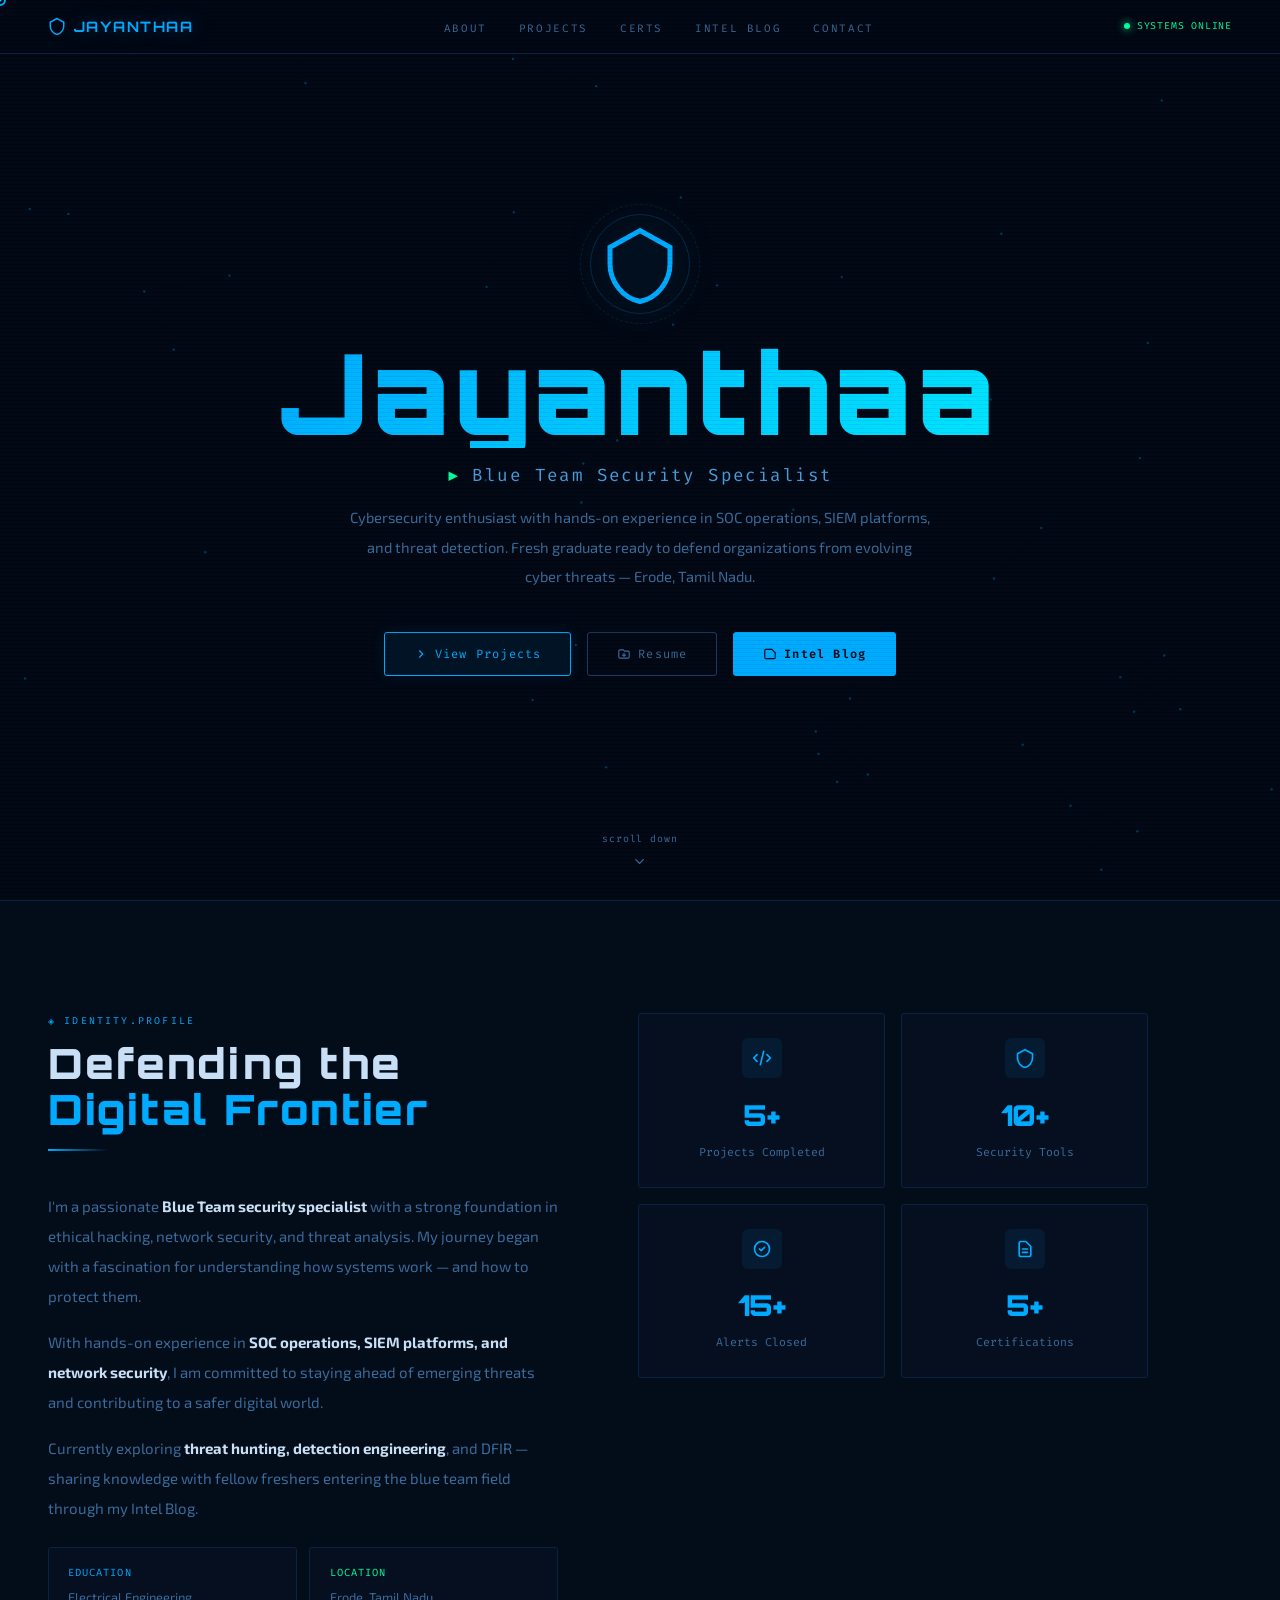
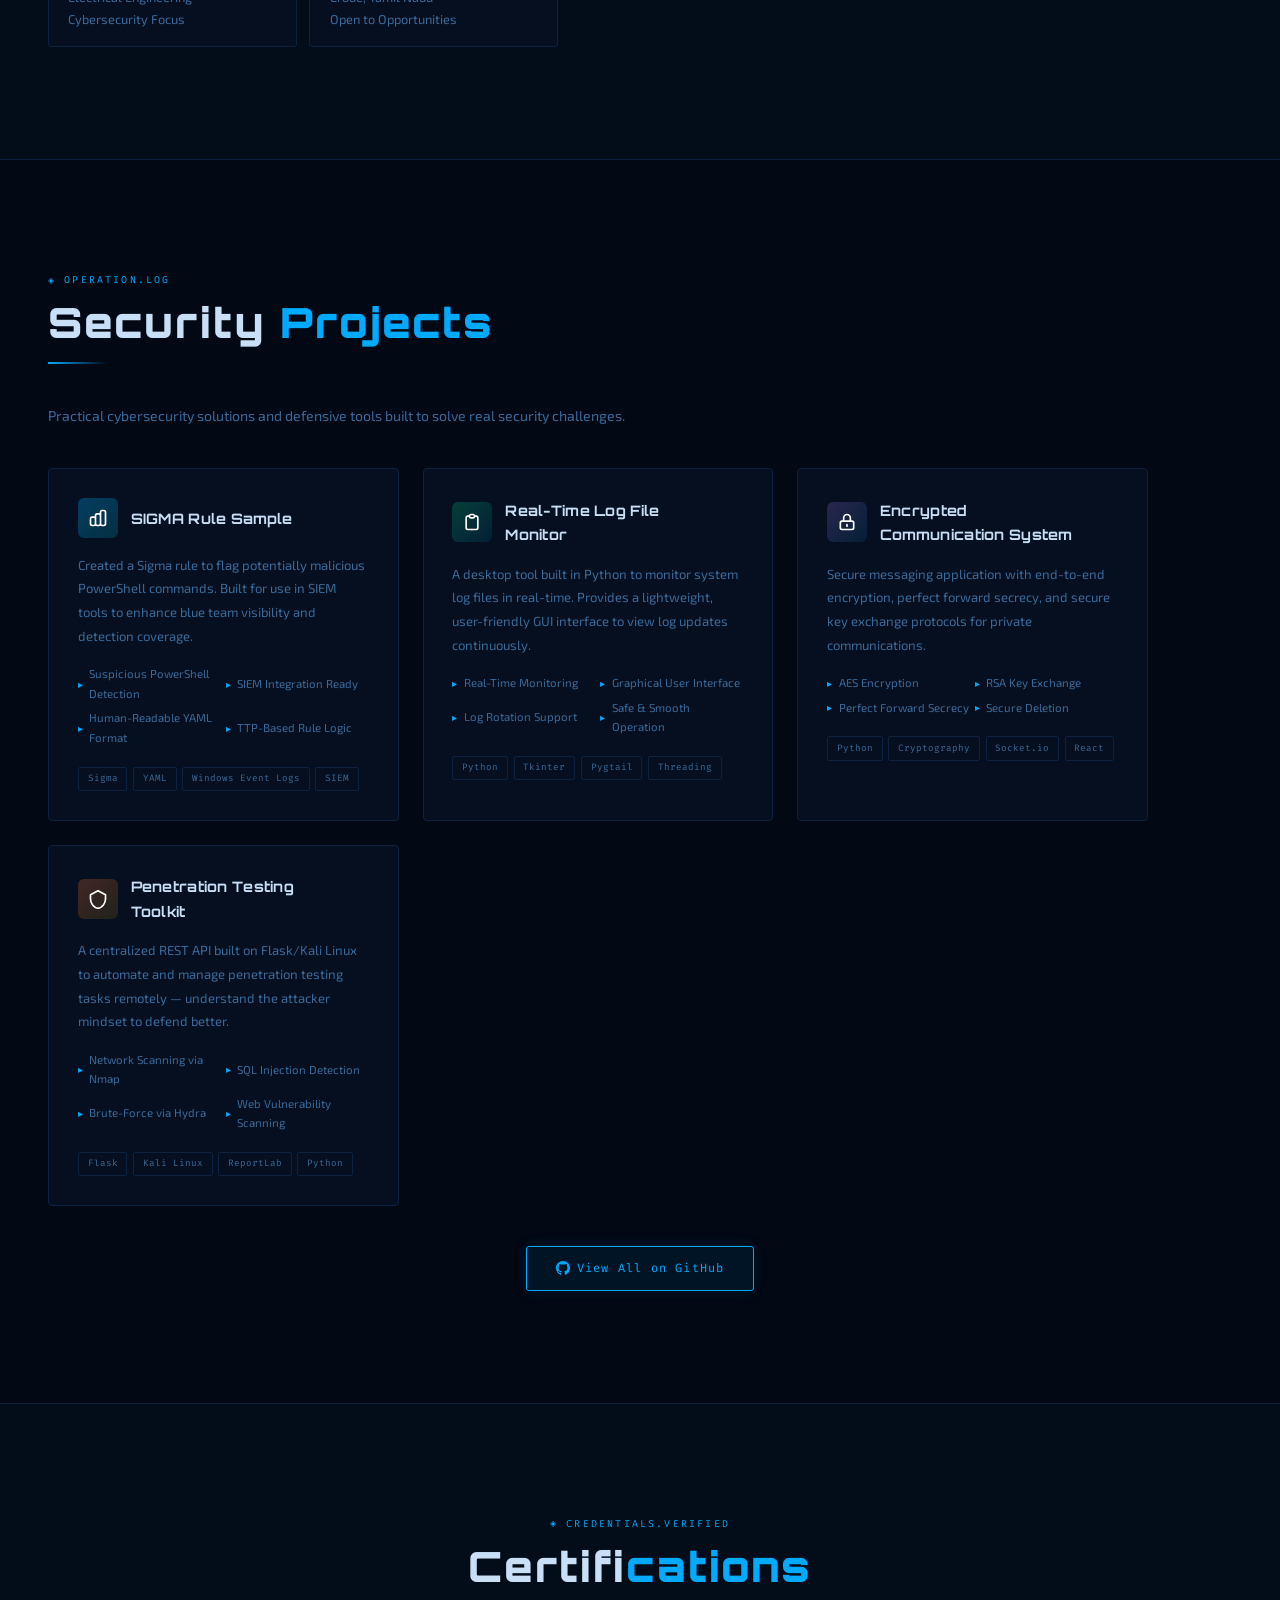
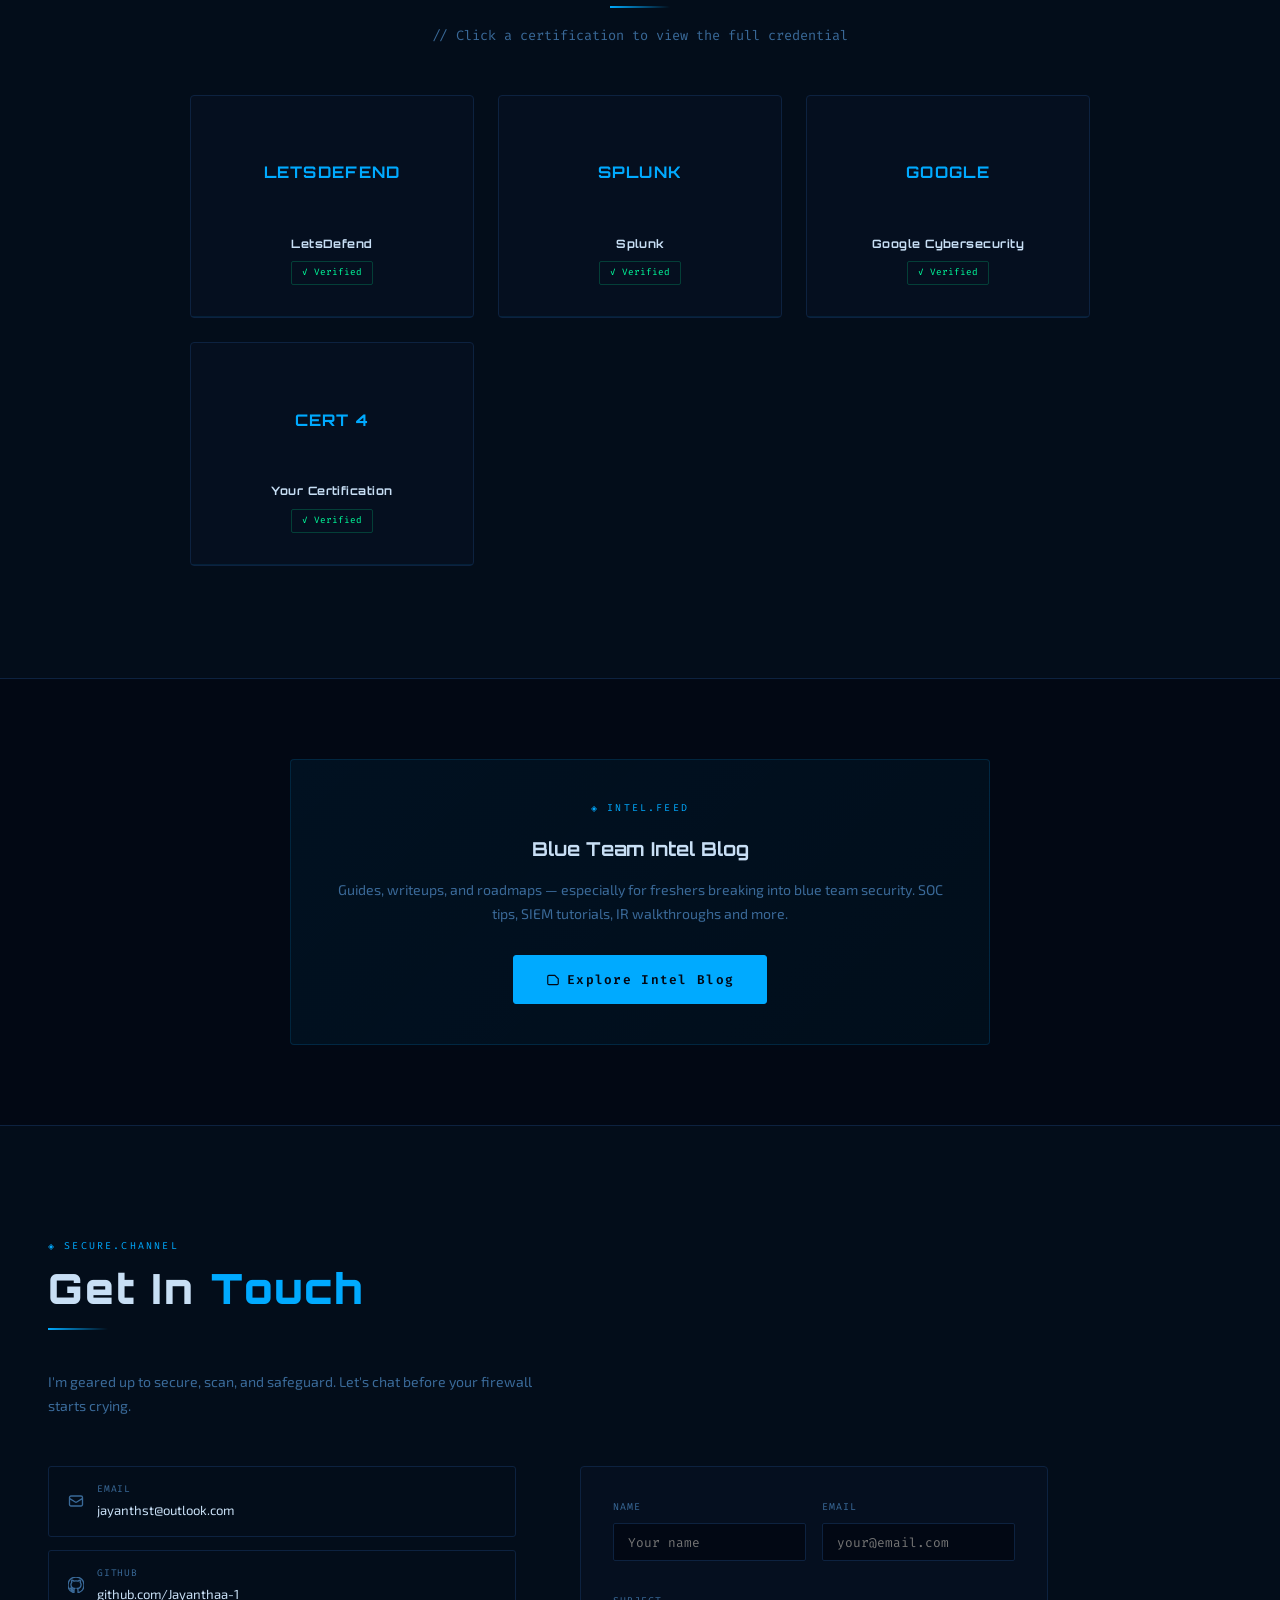
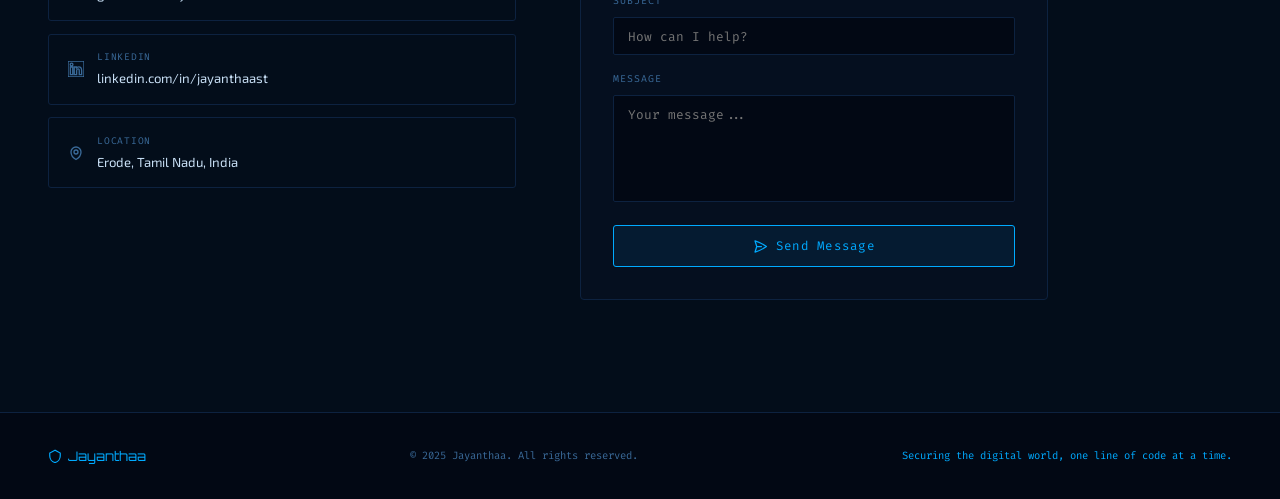
==== index.html @ 560c01ff "Add files via upload" ====
<!DOCTYPE html>
<html lang="en">
<head>
<meta charset="UTF-8"/>
<meta name="viewport" content="width=device-width, initial-scale=1.0"/>
<title>Jayanthaa — Blue Team Security</title>
<meta name="description" content="Cybersecurity portfolio showcasing expertise in SOC, SIEM, threat detection, and security automation."/>
<link rel="preconnect" href="https://fonts.googleapis.com"/>
<link rel="preconnect" href="https://fonts.gstatic.com" crossorigin/>
<link href="https://fonts.googleapis.com/css2?family=Fira+Code:wght@300;400;500;600;700&family=Orbitron:wght@400;700;900&family=Exo+2:wght@300;400;600;700&display=swap" rel="stylesheet"/>
<style>
:root{
  --bg:#020814;
  --bg2:#030d1a;
  --surface:#050f1f;
  --surface2:#071525;
  --border:#0d2240;
  --border-h:#1a3a60;
  --blue:#00aaff;
  --cyan:#00e5ff;
  --steel:#4a9edd;
  --safe:#00ff9d;
  --warn:#ffcc00;
  --alert:#ff6b35;
  --text:#c8dff5;
  --muted:#3a6a99;
  --font-mono:'Fira Code',monospace;
  --font-display:'Orbitron',monospace;
  --font-body:'Exo 2',sans-serif;
}
*,*::before,*::after{box-sizing:border-box;margin:0;padding:0}
html{scroll-behavior:smooth}
body{background:var(--bg);color:var(--text);font-family:var(--font-body);font-size:15px;line-height:1.7;overflow-x:hidden;cursor:none;}
body::after{content:'';position:fixed;inset:0;background:repeating-linear-gradient(0deg,transparent,transparent 3px,rgba(0,0,0,0.06) 3px,rgba(0,0,0,0.06) 4px);pointer-events:none;z-index:8000;}

/* CURSOR */
.cur{width:12px;height:12px;border:2px solid var(--blue);border-radius:50%;position:fixed;pointer-events:none;z-index:9999;transform:translate(-50%,-50%);transition:width .2s,height .2s,background .2s;}
.cur-dot{width:3px;height:3px;background:var(--cyan);border-radius:50%;position:fixed;pointer-events:none;z-index:10000;transform:translate(-50%,-50%);}
.cur.big{width:32px;height:32px;background:rgba(0,229,255,.06);border-color:var(--cyan);}

@keyframes blink{0%,100%{opacity:1}50%{opacity:0}}

/* CANVAS */
#bgCanvas{position:fixed;top:0;left:0;width:100%;height:100%;pointer-events:none;z-index:0;}

/* NAV */
nav{position:fixed;top:0;left:0;right:0;z-index:100;display:flex;justify-content:space-between;align-items:center;padding:.85rem 3rem;background:rgba(2,8,20,.96);border-bottom:1px solid var(--border);backdrop-filter:blur(14px);}
.nav-brand{display:flex;align-items:center;gap:.5rem;font-family:var(--font-display);font-size:.9rem;font-weight:700;color:var(--blue);text-decoration:none;letter-spacing:.1em;text-shadow:0 0 20px rgba(0,170,255,.4);}
.nav-brand svg{width:18px;height:18px;fill:none;stroke:var(--blue);stroke-width:2;}
.nav-links{display:flex;gap:2rem;list-style:none;}
.nav-links a{font-family:var(--font-mono);color:var(--muted);text-decoration:none;font-size:.68rem;letter-spacing:.15em;text-transform:uppercase;transition:color .2s;}
.nav-links a:hover{color:var(--blue);}
.nav-right{display:flex;align-items:center;gap:.4rem;font-family:var(--font-mono);font-size:.62rem;color:var(--safe);letter-spacing:.08em;}
.pulse-dot{width:6px;height:6px;border-radius:50%;background:var(--safe);box-shadow:0 0 8px var(--safe);animation:pd 2s infinite;}
@keyframes pd{0%,100%{opacity:1;transform:scale(1)}50%{opacity:.4;transform:scale(.7)}}

/* SECTIONS BASE */
section{padding:7rem 3rem;position:relative;z-index:1;}
.sec-label{font-family:var(--font-mono);font-size:.62rem;letter-spacing:.22em;text-transform:uppercase;color:var(--blue);margin-bottom:.7rem;display:flex;align-items:center;gap:.5rem;}
.sec-label::before{content:'◈';font-size:.5rem;}
h2{font-family:var(--font-display);font-size:clamp(1.6rem,3.5vw,2.6rem);font-weight:900;letter-spacing:.05em;line-height:1.1;}
h2 .b{color:var(--blue);}
.sec-div{width:60px;height:2px;background:linear-gradient(90deg,var(--blue),transparent);margin:1rem 0 2.5rem;}

/* HERO */
#hero{min-height:100vh;display:flex;align-items:center;justify-content:center;text-align:center;padding:0 2rem;}
.hero-shield{position:relative;display:inline-flex;margin-bottom:2rem;}
.hero-shield svg.main{width:80px;height:80px;fill:none;stroke:var(--blue);stroke-width:1.5;filter:drop-shadow(0 0 20px rgba(0,170,255,.4));}
.hero-shield .orbit{position:absolute;inset:-10px;border:1px solid rgba(0,170,255,.2);border-radius:50%;animation:spin 20s linear infinite;}
.hero-shield .orbit2{position:absolute;inset:-20px;border:1px dashed rgba(0,229,255,.1);border-radius:50%;animation:spin 30s linear infinite reverse;}
@keyframes spin{to{transform:rotate(360deg)}}
.hero-name{font-family:var(--font-display);font-size:clamp(3rem,9vw,7rem);font-weight:900;letter-spacing:.04em;background:linear-gradient(135deg,var(--blue),var(--cyan));-webkit-background-clip:text;-webkit-text-fill-color:transparent;background-clip:text;line-height:1;}
.hero-role{font-family:var(--font-mono);font-size:clamp(.9rem,2vw,1.1rem);color:var(--steel);margin-top:.8rem;letter-spacing:.08em;}
.hero-role .g{color:var(--safe);}
.hero-desc{max-width:580px;margin:.8rem auto 0;color:var(--muted);font-size:.92rem;line-height:2;}
.hero-btns{display:flex;gap:1rem;justify-content:center;margin-top:2.5rem;flex-wrap:wrap;}
.btn{display:inline-flex;align-items:center;gap:.45rem;padding:.7rem 1.8rem;font-family:var(--font-mono);font-size:.75rem;letter-spacing:.1em;text-decoration:none;border-radius:3px;cursor:none;transition:all .25s;}
.btn-primary{background:rgba(0,170,255,.08);color:var(--blue);border:1px solid var(--blue);box-shadow:0 0 16px rgba(0,170,255,.1);}
.btn-primary:hover{background:rgba(0,170,255,.16);box-shadow:0 0 30px rgba(0,170,255,.25);}
.btn-outline{background:transparent;color:var(--muted);border:1px solid var(--border-h);}
.btn-outline:hover{border-color:var(--blue);color:var(--blue);}
.hero-scroll{position:absolute;bottom:2rem;left:50%;transform:translateX(-50%);display:flex;flex-direction:column;align-items:center;gap:.4rem;font-family:var(--font-mono);font-size:.62rem;color:var(--muted);letter-spacing:.1em;animation:bobble 2s ease-in-out infinite;}
@keyframes bobble{0%,100%{transform:translateX(-50%) translateY(0)}50%{transform:translateX(-50%) translateY(6px)}}

/* ABOUT */
#about{background:var(--bg2);border-top:1px solid var(--border);border-bottom:1px solid var(--border);}
.about-grid{display:grid;grid-template-columns:1fr 1fr;gap:5rem;align-items:start;max-width:1100px;}
.about-text{color:var(--muted);line-height:2;}
.about-text p+p{margin-top:1rem;}
.about-text strong{color:var(--text);}
.about-cards{display:grid;grid-template-columns:1fr 1fr;gap:.8rem;margin-top:1.5rem;}
.about-card{background:var(--surface);border:1px solid var(--border);padding:1rem 1.2rem;border-radius:3px;transition:border-color .2s;}
.about-card:hover{border-color:rgba(0,170,255,.3);}
.about-card-title{font-family:var(--font-mono);font-size:.65rem;letter-spacing:.1em;text-transform:uppercase;margin-bottom:.35rem;}
.about-card-title.blue{color:var(--blue);}
.about-card-title.green{color:var(--safe);}
.about-card p{font-size:.8rem;color:var(--muted);}
.stats-grid{display:grid;grid-template-columns:1fr 1fr;gap:1rem;}
.stat-card{background:var(--surface);border:1px solid var(--border);padding:1.5rem;border-radius:3px;transition:border-color .3s,box-shadow .3s;text-align:center;}
.stat-card:hover{border-color:rgba(0,170,255,.25);box-shadow:0 0 24px rgba(0,170,255,.05);}
.stat-icon{width:40px;height:40px;background:rgba(0,170,255,.08);border-radius:6px;display:flex;align-items:center;justify-content:center;margin:0 auto .8rem;}
.stat-icon svg{width:20px;height:20px;stroke:var(--blue);fill:none;stroke-width:2;}
.stat-val{font-family:var(--font-display);font-size:1.8rem;font-weight:900;color:var(--blue);}
.stat-lbl{font-size:.72rem;color:var(--muted);margin-top:.2rem;font-family:var(--font-mono);}

/* PROJECTS */
.proj-grid{display:grid;grid-template-columns:repeat(auto-fit,minmax(300px,1fr));gap:1.5rem;max-width:1100px;}
.proj-card{background:var(--surface);border:1px solid var(--border);border-radius:4px;padding:1.8rem;transition:transform .3s,border-color .3s,box-shadow .3s;cursor:none;position:relative;overflow:hidden;}
.proj-card::before{content:'';position:absolute;top:0;left:0;width:3px;height:100%;background:transparent;transition:background .3s;}
.proj-card:hover{transform:translateY(-4px);border-color:rgba(0,170,255,.25);box-shadow:0 8px 40px rgba(0,170,255,.07);}
.proj-card:hover::before{background:linear-gradient(180deg,var(--blue),transparent);}
.proj-header{display:flex;align-items:center;gap:.8rem;margin-bottom:1rem;}
.proj-icon{width:40px;height:40px;border-radius:6px;display:flex;align-items:center;justify-content:center;flex-shrink:0;}
.proj-icon svg{width:20px;height:20px;stroke:#fff;fill:none;stroke-width:2;}
.proj-name{font-family:var(--font-display);font-size:.9rem;font-weight:700;color:var(--text);letter-spacing:.02em;}
.proj-github{margin-left:auto;opacity:0;transition:opacity .2s;}
.proj-card:hover .proj-github{opacity:1;}
.proj-github a{display:flex;align-items:center;justify-content:center;width:30px;height:30px;border:1px solid var(--border-h);border-radius:4px;transition:border-color .2s;}
.proj-github a:hover{border-color:var(--blue);}
.proj-github svg{width:14px;height:14px;fill:var(--muted);}
.proj-github a:hover svg{fill:var(--blue);}
.proj-desc{font-size:.82rem;color:var(--muted);line-height:1.8;margin-bottom:1rem;}
.proj-features{display:grid;grid-template-columns:1fr 1fr;gap:.3rem;margin-bottom:1.2rem;}
.proj-feat{display:flex;align-items:center;gap:.4rem;font-size:.72rem;color:var(--muted);}
.proj-feat::before{content:'▸';color:var(--blue);font-size:.6rem;flex-shrink:0;}
.proj-tags{display:flex;flex-wrap:wrap;gap:.35rem;}
.tag{font-family:var(--font-mono);font-size:.58rem;padding:.2rem .55rem;border:1px solid var(--border);border-radius:2px;color:var(--muted);}

/* CERTIFICATIONS */
#certifications{background:var(--bg2);border-top:1px solid var(--border);border-bottom:1px solid var(--border);}
.cert-grid{display:grid;grid-template-columns:repeat(auto-fit,minmax(260px,1fr));gap:1.5rem;max-width:900px;}
.cert-card{background:var(--surface);border:1px solid var(--border);border-radius:4px;padding:2rem;text-align:center;cursor:none;transition:border-color .3s,transform .3s,box-shadow .3s;position:relative;overflow:hidden;}
.cert-card::after{content:'Click to view certificate';position:absolute;bottom:0;left:0;right:0;background:rgba(0,170,255,.92);color:var(--bg);font-family:var(--font-mono);font-size:.65rem;letter-spacing:.1em;padding:.6rem;transform:translateY(100%);transition:transform .3s;}
.cert-card:hover{border-color:rgba(0,170,255,.4);transform:translateY(-3px);box-shadow:0 8px 30px rgba(0,170,255,.08);}
.cert-card:hover::after{transform:translateY(0);}
.cert-logo-wrap{height:90px;display:flex;align-items:center;justify-content:center;margin-bottom:1rem;position:relative;}
.cert-logo-wrap img{max-height:70px;max-width:160px;object-fit:contain;filter:brightness(.85);transition:filter .2s;position:relative;z-index:2;}
.cert-logo-wrap img:not([src]){display:none;}
.cert-logo-fallback{position:absolute;inset:0;display:flex;align-items:center;justify-content:center;z-index:1;}
.cert-card:hover .cert-logo-wrap img{filter:brightness(1);}
.cert-name{font-family:var(--font-display);font-size:.72rem;font-weight:700;color:var(--text);letter-spacing:.04em;}
.cert-badge{display:inline-flex;align-items:center;gap:.3rem;margin-top:.5rem;font-family:var(--font-mono);font-size:.58rem;padding:.2rem .6rem;border:1px solid rgba(0,255,157,.2);border-radius:2px;color:var(--safe);}

/* CERT MODAL */
#certModal{display:none;position:fixed;inset:0;z-index:6000;background:rgba(0,0,0,.85);align-items:center;justify-content:center;padding:2rem;}
#certModal.open{display:flex;}
#certModal img{max-width:100%;max-height:90vh;border-radius:4px;border:1px solid var(--blue);box-shadow:0 0 60px rgba(0,170,255,.2);}
#certModal .close-btn{position:absolute;top:1.5rem;right:1.5rem;background:rgba(5,15,31,.9);border:1px solid var(--border-h);color:var(--text);font-family:var(--font-mono);font-size:.72rem;padding:.5rem 1rem;border-radius:3px;cursor:none;transition:border-color .2s;}
#certModal .close-btn:hover{border-color:var(--blue);color:var(--blue);}

/* CONTACT */
.contact-grid{display:grid;grid-template-columns:1fr 1fr;gap:4rem;max-width:1000px;}
.contact-desc{color:var(--muted);line-height:2;font-size:.9rem;}
.contact-desc strong{color:var(--text);}
.contact-desc p+p{margin-top:.8rem;}
.contact-links{display:flex;flex-direction:column;gap:.8rem;}
.c-link{display:flex;align-items:center;gap:.8rem;padding:.9rem 1.2rem;border:1px solid var(--border);border-radius:3px;color:var(--muted);text-decoration:none;font-size:.8rem;transition:all .25s;}
.c-link:hover{border-color:rgba(0,170,255,.4);color:var(--blue);background:rgba(0,170,255,.03);}
.c-link svg{width:16px;height:16px;flex-shrink:0;stroke:currentColor;fill:none;stroke-width:2;}
.c-link-info{flex:1;}
.c-link-label{font-family:var(--font-mono);font-size:.6rem;color:var(--muted);letter-spacing:.08em;text-transform:uppercase;margin-bottom:.1rem;}
.c-link-val{font-size:.82rem;color:var(--text);}

/* CONTACT FORM */
.contact-form{background:var(--surface);border:1px solid var(--border);border-radius:4px;padding:2rem;}
.form-row{display:grid;grid-template-columns:1fr 1fr;gap:1rem;margin-bottom:1rem;}
.form-group{margin-bottom:1rem;}
.form-group label{display:block;font-family:var(--font-mono);font-size:.62rem;letter-spacing:.1em;text-transform:uppercase;color:var(--muted);margin-bottom:.45rem;}
.form-group input,.form-group textarea{width:100%;background:var(--bg);border:1px solid var(--border);color:var(--text);font-family:var(--font-mono);font-size:.8rem;padding:.6rem .9rem;border-radius:2px;outline:none;transition:border-color .2s;resize:none;}
.form-group input:focus,.form-group textarea:focus{border-color:rgba(0,170,255,.5);}
.form-submit{width:100%;background:rgba(0,170,255,.08);border:1px solid var(--blue);color:var(--blue);font-family:var(--font-mono);font-size:.78rem;letter-spacing:.1em;padding:.75rem;border-radius:3px;cursor:none;transition:all .25s;display:flex;align-items:center;justify-content:center;gap:.5rem;}
.form-submit:hover{background:rgba(0,170,255,.15);box-shadow:0 0 24px rgba(0,170,255,.2);}
.form-submit svg{width:15px;height:15px;stroke:currentColor;fill:none;stroke-width:2;}

/* FOOTER */
footer{padding:2rem 3rem;border-top:1px solid var(--border);display:flex;justify-content:space-between;align-items:center;font-family:var(--font-mono);font-size:.66rem;color:var(--muted);position:relative;z-index:1;}
.footer-brand{display:flex;align-items:center;gap:.4rem;font-family:var(--font-display);color:var(--blue);font-size:.82rem;}
.footer-brand svg{width:14px;height:14px;fill:none;stroke:var(--blue);stroke-width:2;}

/* BLOG LINK SECTION */
.blog-banner{background:linear-gradient(135deg,rgba(0,170,255,.06),rgba(0,229,255,.03));border:1px solid rgba(0,170,255,.15);border-radius:4px;padding:2.5rem;text-align:center;max-width:700px;margin:0 auto;}
.blog-banner h3{font-family:var(--font-display);font-size:1.2rem;color:var(--text);margin-bottom:.8rem;}
.blog-banner p{color:var(--muted);font-size:.88rem;margin-bottom:1.8rem;}
.btn-blog{background:var(--blue);color:var(--bg);border:1px solid var(--blue);font-weight:600;}
.btn-blog:hover{background:var(--cyan);border-color:var(--cyan);box-shadow:0 0 30px rgba(0,229,255,.35);}

/* REVEAL */
.reveal{opacity:0;transform:translateY(24px);transition:opacity .8s,transform .8s;}
.reveal.visible{opacity:1;transform:none;}

/* RESPONSIVE */
@media(max-width:900px){
  nav{padding:1rem 1.5rem;}
  .nav-links,.nav-right{display:none;}
  section{padding:5rem 1.5rem;}
  #hero{padding:0 1.5rem;}
  .about-grid,.contact-grid{grid-template-columns:1fr;gap:2.5rem;}
  .form-row{grid-template-columns:1fr;}
  footer{flex-direction:column;gap:.8rem;text-align:center;}
}
</style>
</head>
<body>

<canvas id="bgCanvas"></canvas>
<div class="cur" id="cur"></div>
<div class="cur-dot" id="curDot"></div>

<!-- NAV -->
<nav>
  <a href="#hero" class="nav-brand">
    <svg viewBox="0 0 24 24"><path d="M12 2L3 7v5c0 5.25 3.75 10.15 9 11.25C17.25 22.15 21 17.25 21 12V7L12 2z"/></svg>
    JAYANTHAA
  </a>
  <ul class="nav-links">
    <li><a href="#about">about</a></li>
    <li><a href="#projects">projects</a></li>
    <li><a href="#certifications">certs</a></li>
    <li><a href="blogs.html">intel blog</a></li>
    <li><a href="#contact">contact</a></li>
  </ul>
  <div class="nav-right"><div class="pulse-dot"></div>SYSTEMS ONLINE</div>
</nav>

<!-- HERO -->
<section id="hero">
  <div style="position:relative;z-index:2;text-align:center;">
    <div class="hero-shield reveal">
      <svg class="main" viewBox="0 0 24 24"><path d="M12 2L3 7v5c0 5.25 3.75 10.15 9 11.25C17.25 22.15 21 17.25 21 12V7L12 2z"/></svg>
      <div class="orbit"></div>
      <div class="orbit2"></div>
    </div>
    <h1 class="hero-name reveal">Jayanthaa</h1>
    <p class="hero-role reveal"><span class="g">▶</span> Blue Team Security Specialist</p>
    <p class="hero-desc reveal">Cybersecurity enthusiast with hands-on experience in SOC operations, SIEM platforms, and threat detection. Fresh graduate ready to defend organizations from evolving cyber threats — Erode, Tamil Nadu.</p>
    <div class="hero-btns reveal">
      <a href="#projects" class="btn btn-primary">
        <svg width="14" height="14" fill="none" stroke="currentColor" stroke-width="2" viewBox="0 0 24 24"><path d="M9 18l6-6-6-6"/></svg>
        View Projects
      </a>
      <a href="/resume.pdf" target="_blank" class="btn btn-outline">
        <svg width="14" height="14" fill="none" stroke="currentColor" stroke-width="2" viewBox="0 0 24 24"><path d="M12 10v6m0 0l-3-3m3 3l3-3M3 17V7a2 2 0 012-2h6l2 2h6a2 2 0 012 2v8a2 2 0 01-2 2H5a2 2 0 01-2-2z"/></svg>
        Resume
      </a>
      <a href="blogs.html" class="btn btn-blog">
        <svg width="14" height="14" fill="none" stroke="currentColor" stroke-width="2" viewBox="0 0 24 24"><path d="M19 20H5a2 2 0 01-2-2V6a2 2 0 012-2h10l6 6v8a2 2 0 01-2 2z"/></svg>
        Intel Blog
      </a>
    </div>
  </div>
  <div class="hero-scroll">
    <span>scroll down</span>
    <svg width="14" height="14" fill="none" stroke="currentColor" stroke-width="2" viewBox="0 0 24 24"><path d="M19 9l-7 7-7-7"/></svg>
  </div>
</section>

<!-- ABOUT -->
<section id="about">
  <div class="about-grid">
    <div class="reveal">
      <div class="sec-label">identity.profile</div>
      <h2>Defending the <span class="b">Digital Frontier</span></h2>
      <div class="sec-div"></div>
      <div class="about-text">
        <p>I'm a passionate <strong>Blue Team security specialist</strong> with a strong foundation in ethical hacking, network security, and threat analysis. My journey began with a fascination for understanding how systems work — and how to protect them.</p>
        <p>With hands-on experience in <strong>SOC operations, SIEM platforms, and network security</strong>, I am committed to staying ahead of emerging threats and contributing to a safer digital world.</p>
        <p>Currently exploring <strong>threat hunting, detection engineering</strong>, and DFIR — sharing knowledge with fellow freshers entering the blue team field through my Intel Blog.</p>
      </div>
      <div class="about-cards">
        <div class="about-card">
          <div class="about-card-title blue">Education</div>
          <p>Electrical Engineering<br/>Cybersecurity Focus</p>
        </div>
        <div class="about-card">
          <div class="about-card-title green">Location</div>
          <p>Erode, Tamil Nadu<br/>Open to Opportunities</p>
        </div>
      </div>
    </div>
    <div class="stats-grid reveal">
      <div class="stat-card">
        <div class="stat-icon">
          <svg viewBox="0 0 24 24"><path stroke-linecap="round" stroke-linejoin="round" d="M10 20l4-16m4 4l4 4-4 4M6 16l-4-4 4-4"/></svg>
        </div>
        <div class="stat-val">5+</div>
        <div class="stat-lbl">Projects Completed</div>
      </div>
      <div class="stat-card">
        <div class="stat-icon">
          <svg viewBox="0 0 24 24"><path stroke-linecap="round" stroke-linejoin="round" d="M12 2L3 7v5c0 5.25 3.75 10.15 9 11.25C17.25 22.15 21 17.25 21 12V7L12 2z"/></svg>
        </div>
        <div class="stat-val">10+</div>
        <div class="stat-lbl">Security Tools</div>
      </div>
      <div class="stat-card">
        <div class="stat-icon">
          <svg viewBox="0 0 24 24"><path stroke-linecap="round" stroke-linejoin="round" d="M9 12l2 2 4-4m6 2a9 9 0 11-18 0 9 9 0 0118 0z"/></svg>
        </div>
        <div class="stat-val">15+</div>
        <div class="stat-lbl">Alerts Closed</div>
      </div>
      <div class="stat-card">
        <div class="stat-icon">
          <svg viewBox="0 0 24 24"><path stroke-linecap="round" stroke-linejoin="round" d="M9 12h6m-6 4h6m2 5H7a2 2 0 01-2-2V5a2 2 0 012-2h5.586a1 1 0 01.707.293l5.414 5.414a1 1 0 01.293.707V19a2 2 0 01-2 2z"/></svg>
        </div>
        <div class="stat-val">5+</div>
        <div class="stat-lbl">Certifications</div>
      </div>
    </div>
  </div>
</section>

<!-- PROJECTS -->
<section id="projects">
  <div class="reveal">
    <div class="sec-label">operation.log</div>
    <h2>Security <span class="b">Projects</span></h2>
    <div class="sec-div"></div>
    <p style="color:var(--muted);font-size:.88rem;margin-bottom:2.5rem;max-width:600px;">Practical cybersecurity solutions and defensive tools built to solve real security challenges.</p>
  </div>
  <div class="proj-grid">

    <div class="proj-card reveal">
      <div class="proj-header">
        <div class="proj-icon" style="background:linear-gradient(135deg,rgba(0,170,255,.3),rgba(0,229,255,.15))">
          <svg viewBox="0 0 24 24"><path stroke-linecap="round" stroke-linejoin="round" d="M9 19v-6a2 2 0 00-2-2H5a2 2 0 00-2 2v6a2 2 0 002 2h2a2 2 0 002-2zm0 0V9a2 2 0 012-2h2a2 2 0 012 2v10m-6 0a2 2 0 002 2h2a2 2 0 002-2m0 0V5a2 2 0 012-2h2a2 2 0 012 2v14a2 2 0 01-2 2h-2a2 2 0 01-2-2z"/></svg>
        </div>
        <div class="proj-name">SIGMA Rule Sample</div>
        <div class="proj-github">
          <a href="https://github.com/Jayanthaa-1/sigma-rules-sample" target="_blank" rel="noopener">
            <svg viewBox="0 0 24 24" fill="currentColor"><path d="M12 0C5.37 0 0 5.373 0 12c0 5.303 3.438 9.8 8.205 11.385.6.113.82-.258.82-.577v-2.234c-3.338.726-4.033-1.416-4.033-1.416-.546-1.387-1.333-1.756-1.333-1.756-1.089-.745.083-.729.083-.729 1.205.084 1.839 1.237 1.839 1.237 1.07 1.834 2.807 1.304 3.492.997.107-.775.418-1.305.762-1.604-2.665-.305-5.467-1.334-5.467-5.931 0-1.311.469-2.381 1.236-3.221-.124-.303-.535-1.524.117-3.176 0 0 1.008-.322 3.301 1.23A11.509 11.509 0 0112 5.803c1.02.005 2.047.138 3.006.404 2.291-1.552 3.297-1.23 3.297-1.23.653 1.653.242 2.874.118 3.176.77.84 1.235 1.911 1.235 3.221 0 4.609-2.807 5.624-5.479 5.921.43.372.823 1.102.823 2.222v3.293c0 .319.192.694.801.576C20.566 21.797 24 17.3 24 12c0-6.627-5.373-12-12-12z"/></svg>
          </a>
        </div>
      </div>
      <p class="proj-desc">Created a Sigma rule to flag potentially malicious PowerShell commands. Built for use in SIEM tools to enhance blue team visibility and detection coverage.</p>
      <div class="proj-features">
        <div class="proj-feat">Suspicious PowerShell Detection</div>
        <div class="proj-feat">SIEM Integration Ready</div>
        <div class="proj-feat">Human-Readable YAML Format</div>
        <div class="proj-feat">TTP-Based Rule Logic</div>
      </div>
      <div class="proj-tags">
        <span class="tag">Sigma</span><span class="tag">YAML</span><span class="tag">Windows Event Logs</span><span class="tag">SIEM</span>
      </div>
    </div>

    <div class="proj-card reveal">
      <div class="proj-header">
        <div class="proj-icon" style="background:linear-gradient(135deg,rgba(0,255,157,.2),rgba(0,170,255,.1))">
          <svg viewBox="0 0 24 24"><path stroke-linecap="round" stroke-linejoin="round" d="M9 5H7a2 2 0 00-2 2v12a2 2 0 002 2h10a2 2 0 002-2V7a2 2 0 00-2-2h-2M9 5a2 2 0 002 2h2a2 2 0 002-2M9 5a2 2 0 012-2h2a2 2 0 012 2"/></svg>
        </div>
        <div class="proj-name">Real-Time Log File Monitor</div>
        <div class="proj-github">
          <a href="https://github.com/Jayanthaa-1/Log-File-Handling" target="_blank" rel="noopener">
            <svg viewBox="0 0 24 24" fill="currentColor"><path d="M12 0C5.37 0 0 5.373 0 12c0 5.303 3.438 9.8 8.205 11.385.6.113.82-.258.82-.577v-2.234c-3.338.726-4.033-1.416-4.033-1.416-.546-1.387-1.333-1.756-1.333-1.756-1.089-.745.083-.729.083-.729 1.205.084 1.839 1.237 1.839 1.237 1.07 1.834 2.807 1.304 3.492.997.107-.775.418-1.305.762-1.604-2.665-.305-5.467-1.334-5.467-5.931 0-1.311.469-2.381 1.236-3.221-.124-.303-.535-1.524.117-3.176 0 0 1.008-.322 3.301 1.23A11.509 11.509 0 0112 5.803c1.02.005 2.047.138 3.006.404 2.291-1.552 3.297-1.23 3.297-1.23.653 1.653.242 2.874.118 3.176.77.84 1.235 1.911 1.235 3.221 0 4.609-2.807 5.624-5.479 5.921.43.372.823 1.102.823 2.222v3.293c0 .319.192.694.801.576C20.566 21.797 24 17.3 24 12c0-6.627-5.373-12-12-12z"/></svg>
          </a>
        </div>
      </div>
      <p class="proj-desc">A desktop tool built in Python to monitor system log files in real-time. Provides a lightweight, user-friendly GUI interface to view log updates continuously.</p>
      <div class="proj-features">
        <div class="proj-feat">Real-Time Monitoring</div>
        <div class="proj-feat">Graphical User Interface</div>
        <div class="proj-feat">Log Rotation Support</div>
        <div class="proj-feat">Safe & Smooth Operation</div>
      </div>
      <div class="proj-tags">
        <span class="tag">Python</span><span class="tag">Tkinter</span><span class="tag">Pygtail</span><span class="tag">Threading</span>
      </div>
    </div>

    <div class="proj-card reveal">
      <div class="proj-header">
        <div class="proj-icon" style="background:linear-gradient(135deg,rgba(124,92,191,.3),rgba(0,170,255,.1))">
          <svg viewBox="0 0 24 24"><path stroke-linecap="round" stroke-linejoin="round" d="M12 15v2m-6 4h12a2 2 0 002-2v-6a2 2 0 00-2-2H6a2 2 0 00-2 2v6a2 2 0 002 2zm10-10V7a4 4 0 00-8 0v4h8z"/></svg>
        </div>
        <div class="proj-name">Encrypted Communication System</div>
        <div class="proj-github">
          <a href="https://github.com/Jayanthaa-1" target="_blank" rel="noopener">
            <svg viewBox="0 0 24 24" fill="currentColor"><path d="M12 0C5.37 0 0 5.373 0 12c0 5.303 3.438 9.8 8.205 11.385.6.113.82-.258.82-.577v-2.234c-3.338.726-4.033-1.416-4.033-1.416-.546-1.387-1.333-1.756-1.333-1.756-1.089-.745.083-.729.083-.729 1.205.084 1.839 1.237 1.839 1.237 1.07 1.834 2.807 1.304 3.492.997.107-.775.418-1.305.762-1.604-2.665-.305-5.467-1.334-5.467-5.931 0-1.311.469-2.381 1.236-3.221-.124-.303-.535-1.524.117-3.176 0 0 1.008-.322 3.301 1.23A11.509 11.509 0 0112 5.803c1.02.005 2.047.138 3.006.404 2.291-1.552 3.297-1.23 3.297-1.23.653 1.653.242 2.874.118 3.176.77.84 1.235 1.911 1.235 3.221 0 4.609-2.807 5.624-5.479 5.921.43.372.823 1.102.823 2.222v3.293c0 .319.192.694.801.576C20.566 21.797 24 17.3 24 12c0-6.627-5.373-12-12-12z"/></svg>
          </a>
        </div>
      </div>
      <p class="proj-desc">Secure messaging application with end-to-end encryption, perfect forward secrecy, and secure key exchange protocols for private communications.</p>
      <div class="proj-features">
        <div class="proj-feat">AES Encryption</div>
        <div class="proj-feat">RSA Key Exchange</div>
        <div class="proj-feat">Perfect Forward Secrecy</div>
        <div class="proj-feat">Secure Deletion</div>
      </div>
      <div class="proj-tags">
        <span class="tag">Python</span><span class="tag">Cryptography</span><span class="tag">Socket.io</span><span class="tag">React</span>
      </div>
    </div>

    <div class="proj-card reveal">
      <div class="proj-header">
        <div class="proj-icon" style="background:linear-gradient(135deg,rgba(255,107,53,.25),rgba(255,204,0,.1))">
          <svg viewBox="0 0 24 24"><path stroke-linecap="round" stroke-linejoin="round" d="M12 2L3 7v5c0 5.25 3.75 10.15 9 11.25C17.25 22.15 21 17.25 21 12V7L12 2z"/></svg>
        </div>
        <div class="proj-name">Penetration Testing Toolkit</div>
        <div class="proj-github">
          <a href="https://github.com/Jayanthaa-1/Pentest" target="_blank" rel="noopener">
            <svg viewBox="0 0 24 24" fill="currentColor"><path d="M12 0C5.37 0 0 5.373 0 12c0 5.303 3.438 9.8 8.205 11.385.6.113.82-.258.82-.577v-2.234c-3.338.726-4.033-1.416-4.033-1.416-.546-1.387-1.333-1.756-1.333-1.756-1.089-.745.083-.729.083-.729 1.205.084 1.839 1.237 1.839 1.237 1.07 1.834 2.807 1.304 3.492.997.107-.775.418-1.305.762-1.604-2.665-.305-5.467-1.334-5.467-5.931 0-1.311.469-2.381 1.236-3.221-.124-.303-.535-1.524.117-3.176 0 0 1.008-.322 3.301 1.23A11.509 11.509 0 0112 5.803c1.02.005 2.047.138 3.006.404 2.291-1.552 3.297-1.23 3.297-1.23.653 1.653.242 2.874.118 3.176.77.84 1.235 1.911 1.235 3.221 0 4.609-2.807 5.624-5.479 5.921.43.372.823 1.102.823 2.222v3.293c0 .319.192.694.801.576C20.566 21.797 24 17.3 24 12c0-6.627-5.373-12-12-12z"/></svg>
          </a>
        </div>
      </div>
      <p class="proj-desc">A centralized REST API built on Flask/Kali Linux to automate and manage penetration testing tasks remotely — understand the attacker mindset to defend better.</p>
      <div class="proj-features">
        <div class="proj-feat">Network Scanning via Nmap</div>
        <div class="proj-feat">SQL Injection Detection</div>
        <div class="proj-feat">Brute-Force via Hydra</div>
        <div class="proj-feat">Web Vulnerability Scanning</div>
      </div>
      <div class="proj-tags">
        <span class="tag">Flask</span><span class="tag">Kali Linux</span><span class="tag">ReportLab</span><span class="tag">Python</span>
      </div>
    </div>

  </div>
  <div style="text-align:center;margin-top:2.5rem;" class="reveal">
    <a href="https://github.com/Jayanthaa-1" target="_blank" class="btn btn-primary">
      <svg width="14" height="14" viewBox="0 0 24 24" fill="currentColor"><path d="M12 0C5.37 0 0 5.373 0 12c0 5.303 3.438 9.8 8.205 11.385.6.113.82-.258.82-.577v-2.234c-3.338.726-4.033-1.416-4.033-1.416-.546-1.387-1.333-1.756-1.333-1.756-1.089-.745.083-.729.083-.729 1.205.084 1.839 1.237 1.839 1.237 1.07 1.834 2.807 1.304 3.492.997.107-.775.418-1.305.762-1.604-2.665-.305-5.467-1.334-5.467-5.931 0-1.311.469-2.381 1.236-3.221-.124-.303-.535-1.524.117-3.176 0 0 1.008-.322 3.301 1.23A11.509 11.509 0 0112 5.803c1.02.005 2.047.138 3.006.404 2.291-1.552 3.297-1.23 3.297-1.23.653 1.653.242 2.874.118 3.176.77.84 1.235 1.911 1.235 3.221 0 4.609-2.807 5.624-5.479 5.921.43.372.823 1.102.823 2.222v3.293c0 .319.192.694.801.576C20.566 21.797 24 17.3 24 12c0-6.627-5.373-12-12-12z"/></svg>
      View All on GitHub
    </a>
  </div>
</section>

<!-- CERTIFICATIONS -->
<section id="certifications">
  <div class="reveal" style="text-align:center;margin-bottom:3rem;">
    <div class="sec-label" style="justify-content:center;">credentials.verified</div>
    <h2>Certifi<span class="b">cations</span></h2>
    <div class="sec-div" style="margin:1rem auto;"></div>
    <p style="color:var(--muted);font-size:.85rem;font-family:var(--font-mono);">// Click a certification to view the full credential</p>
  </div>
  <div class="cert-grid" style="margin:0 auto;">

    <div class="cert-card reveal" onclick="openCert('/certifications/certificates/letsdefend.jpeg')">
      <div class="cert-logo-wrap">
        <img src="/certifications/logos/letsdefend.webp" alt="LetsDefend" onerror="this.style.display='none'"/>
        <div class="cert-logo-fallback" style="font-family:var(--font-display);font-size:1rem;font-weight:700;color:var(--blue);letter-spacing:.08em;">LETSDEFEND</div>
      </div>
      <div class="cert-name">LetsDefend</div>
      <div class="cert-badge">✓ Verified</div>
    </div>

    <div class="cert-card reveal" onclick="openCert('/certifications/certificates/splunk.jpeg')">
      <div class="cert-logo-wrap">
        <img src="/certifications/logos/splunk.png" alt="Splunk" onerror="this.style.display='none'"/>
        <div class="cert-logo-fallback" style="font-family:var(--font-display);font-size:1rem;font-weight:700;color:var(--blue);letter-spacing:.08em;">SPLUNK</div>
      </div>
      <div class="cert-name">Splunk</div>
      <div class="cert-badge">✓ Verified</div>
    </div>

    <div class="cert-card reveal" onclick="openCert('/certifications/certificates/google.jpeg')">
      <div class="cert-logo-wrap">
        <img src="/certifications/logos/google.logo.png" alt="Google" onerror="this.style.display='none'"/>
        <div class="cert-logo-fallback" style="font-family:var(--font-display);font-size:1rem;font-weight:700;color:var(--blue);letter-spacing:.08em;">GOOGLE</div>
      </div>
      <div class="cert-name">Google Cybersecurity</div>
      <div class="cert-badge">✓ Verified</div>
    </div>

    <div class="cert-card reveal" onclick="openCert('/certifications/certificates/cert4.jpeg')">
      <div class="cert-logo-wrap">
        <img src="/certifications/logos/cert4.png" alt="Certification 4" onerror="this.style.display='none'"/>
        <div class="cert-logo-fallback" style="font-family:var(--font-display);font-size:1rem;font-weight:700;color:var(--blue);letter-spacing:.08em;">CERT 4</div>
      </div>
      <div class="cert-name">Your Certification</div>
      <div class="cert-badge">✓ Verified</div>
    </div>

  </div>
</section>

<!-- BLOG BANNER -->
<section style="padding:5rem 3rem;">
  <div class="blog-banner reveal">
    <div class="sec-label" style="justify-content:center;margin-bottom:1rem;">intel.feed</div>
    <h3>Blue Team Intel Blog</h3>
    <p>Guides, writeups, and roadmaps — especially for freshers breaking into blue team security. SOC tips, SIEM tutorials, IR walkthroughs and more.</p>
    <a href="blogs.html" class="btn btn-blog" style="font-size:.8rem;padding:.8rem 2rem;">
      <svg width="14" height="14" fill="none" stroke="currentColor" stroke-width="2" viewBox="0 0 24 24"><path d="M19 20H5a2 2 0 01-2-2V6a2 2 0 012-2h10l6 6v8a2 2 0 01-2 2z"/></svg>
      Explore Intel Blog
    </a>
  </div>
</section>

<!-- CONTACT -->
<section id="contact" style="background:var(--bg2);border-top:1px solid var(--border);">
  <div class="reveal" style="margin-bottom:3rem;">
    <div class="sec-label">secure.channel</div>
    <h2>Get In <span class="b">Touch</span></h2>
    <div class="sec-div"></div>
    <p style="color:var(--muted);font-size:.88rem;max-width:500px;">I'm geared up to secure, scan, and safeguard. Let's chat before your firewall starts crying.</p>
  </div>
  <div class="contact-grid">
    <div class="reveal">
      <div class="contact-links">
        <a href="mailto:jayanthst@outlook.com" class="c-link">
          <svg viewBox="0 0 24 24"><path stroke-linecap="round" stroke-linejoin="round" d="M21.75 6.75v10.5a2.25 2.25 0 01-2.25 2.25h-15a2.25 2.25 0 01-2.25-2.25V6.75m19.5 0A2.25 2.25 0 0019.5 4.5h-15a2.25 2.25 0 00-2.25 2.25m19.5 0v.243a2.25 2.25 0 01-1.07 1.916l-7.5 4.615a2.25 2.25 0 01-2.36 0L3.32 8.91a2.25 2.25 0 01-1.07-1.916V6.75"/></svg>
          <div class="c-link-info">
            <div class="c-link-label">Email</div>
            <div class="c-link-val">jayanthst@outlook.com</div>
          </div>
        </a>
        <a href="https://github.com/Jayanthaa-1" target="_blank" class="c-link">
          <svg viewBox="0 0 24 24" fill="currentColor" stroke="none"><path d="M12 0C5.37 0 0 5.373 0 12c0 5.303 3.438 9.8 8.205 11.385.6.113.82-.258.82-.577v-2.234c-3.338.726-4.033-1.416-4.033-1.416-.546-1.387-1.333-1.756-1.333-1.756-1.089-.745.083-.729.083-.729 1.205.084 1.839 1.237 1.839 1.237 1.07 1.834 2.807 1.304 3.492.997.107-.775.418-1.305.762-1.604-2.665-.305-5.467-1.334-5.467-5.931 0-1.311.469-2.381 1.236-3.221-.124-.303-.535-1.524.117-3.176 0 0 1.008-.322 3.301 1.23A11.509 11.509 0 0112 5.803c1.02.005 2.047.138 3.006.404 2.291-1.552 3.297-1.23 3.297-1.23.653 1.653.242 2.874.118 3.176.77.84 1.235 1.911 1.235 3.221 0 4.609-2.807 5.624-5.479 5.921.43.372.823 1.102.823 2.222v3.293c0 .319.192.694.801.576C20.566 21.797 24 17.3 24 12c0-6.627-5.373-12-12-12z"/></svg>
          <div class="c-link-info">
            <div class="c-link-label">GitHub</div>
            <div class="c-link-val">github.com/Jayanthaa-1</div>
          </div>
        </a>
        <a href="https://www.linkedin.com/in/jayanthaast/" target="_blank" class="c-link">
          <svg viewBox="0 0 24 24" fill="currentColor" stroke="none"><path d="M20.447 20.452h-3.554v-5.569c0-1.328-.027-3.037-1.852-3.037-1.853 0-2.136 1.445-2.136 2.939v5.667H9.351V9h3.414v1.561h.046c.477-.9 1.637-1.85 3.37-1.85 3.601 0 4.267 2.37 4.267 5.455v6.286zM5.337 7.433a2.062 2.062 0 01-2.063-2.065 2.064 2.064 0 112.063 2.065zm1.782 13.019H3.555V9h3.564v11.452zM22.225 0H1.771C.792 0 0 .774 0 1.729v20.542C0 23.227.792 24 1.771 24h20.451C23.2 24 24 23.227 24 22.271V1.729C24 .774 23.2 0 22.222 0h.003z"/></svg>
          <div class="c-link-info">
            <div class="c-link-label">LinkedIn</div>
            <div class="c-link-val">linkedin.com/in/jayanthaast</div>
          </div>
        </a>
        <a href="https://www.google.com/maps/place/Erode,+Tamil+Nadu" target="_blank" class="c-link">
          <svg viewBox="0 0 24 24"><path stroke-linecap="round" stroke-linejoin="round" d="M15 10.5a3 3 0 11-6 0 3 3 0 016 0z"/><path stroke-linecap="round" stroke-linejoin="round" d="M19.5 10.5c0 7.142-7.5 11.25-7.5 11.25S4.5 17.642 4.5 10.5a7.5 7.5 0 1115 0z"/></svg>
          <div class="c-link-info">
            <div class="c-link-label">Location</div>
            <div class="c-link-val">Erode, Tamil Nadu, India</div>
          </div>
        </a>
      </div>
    </div>
    <div class="reveal">
      <div class="contact-form">
        <form id="contactForm">
          <div class="form-row">
            <div class="form-group">
              <label>Name</label>
              <input type="text" name="name" required placeholder="Your name"/>
            </div>
            <div class="form-group">
              <label>Email</label>
              <input type="email" name="email" required placeholder="your@email.com"/>
            </div>
          </div>
          <div class="form-group">
            <label>Subject</label>
            <input type="text" name="subject" required placeholder="How can I help?"/>
          </div>
          <div class="form-group">
            <label>Message</label>
            <textarea name="message" rows="5" required placeholder="Your message..."></textarea>
          </div>
          <button type="submit" class="form-submit" id="submitBtn">
            <svg viewBox="0 0 24 24"><path stroke-linecap="round" stroke-linejoin="round" d="M6 12L3.269 3.126A59.768 59.768 0 0121.485 12 59.77 59.77 0 013.27 20.876L5.999 12zm0 0h7.5"/></svg>
            <span>Send Message</span>
          </button>
        </form>
      </div>
    </div>
  </div>
</section>

<footer>
  <div class="footer-brand">
    <svg viewBox="0 0 24 24"><path d="M12 2L3 7v5c0 5.25 3.75 10.15 9 11.25C17.25 22.15 21 17.25 21 12V7L12 2z"/></svg>
    Jayanthaa
  </div>
  <span>© 2025 Jayanthaa. All rights reserved.</span>
  <span style="color:var(--blue);">Securing the digital world, one line of code at a time.</span>
</footer>

<!-- CERT MODAL -->
<div id="certModal">
  <button class="close-btn" onclick="closeCert()">✕ Close</button>
  <img id="certImg" src="" alt="Certificate"/>
</div>

<script>
// CURSOR
const cur=document.getElementById('cur'),dot=document.getElementById('curDot');
let mx=0,my=0,rx=0,ry=0;
document.addEventListener('mousemove',e=>{mx=e.clientX;my=e.clientY;dot.style.left=mx+'px';dot.style.top=my+'px';});
(function anim(){rx+=(mx-rx)*0.1;ry+=(my-ry)*0.1;cur.style.left=rx+'px';cur.style.top=ry+'px';requestAnimationFrame(anim);})();
document.querySelectorAll('a,button,.cert-card').forEach(el=>{
  el.addEventListener('mouseenter',()=>cur.classList.add('big'));
  el.addEventListener('mouseleave',()=>cur.classList.remove('big'));
});

// SCROLL REVEAL
const bgC=document.getElementById('bgCanvas');
const bgX=bgC.getContext('2d');
let W=bgC.width=window.innerWidth,H=bgC.height=window.innerHeight;
window.addEventListener('resize',()=>{W=bgC.width=window.innerWidth;H=bgC.height=window.innerHeight;});
const pts=Array.from({length:55},()=>({x:Math.random()*W,y:Math.random()*H,vx:(Math.random()-.5)*.3,vy:(Math.random()-.5)*.3}));
function bgDraw(){
  bgX.clearRect(0,0,W,H);
  pts.forEach(p=>{
    p.x+=p.vx;p.y+=p.vy;
    if(p.x<0||p.x>W)p.vx*=-1;
    if(p.y<0||p.y>H)p.vy*=-1;
    bgX.beginPath();bgX.arc(p.x,p.y,1.2,0,Math.PI*2);
    bgX.fillStyle='rgba(0,170,255,0.3)';bgX.fill();
  });
  pts.forEach((a,i)=>pts.slice(i+1).forEach(b=>{
    const dx=a.x-b.x,dy=a.y-b.y,d=Math.sqrt(dx*dx+dy*dy);
    if(d<120){bgX.beginPath();bgX.moveTo(a.x,a.y);bgX.lineTo(b.x,b.y);bgX.strokeStyle=`rgba(0,170,255,${.06*(1-d/120)})`;bgX.lineWidth=.5;bgX.stroke();}
  }));
  requestAnimationFrame(bgDraw);
}
bgDraw();

// CERT MODAL
function openCert(src){
  document.getElementById('certImg').src=src;
  document.getElementById('certModal').classList.add('open');
}
function closeCert(){
  document.getElementById('certModal').classList.remove('open');
}
document.getElementById('certModal').addEventListener('click',function(e){
  if(e.target===this)closeCert();
});

// CONTACT FORM
document.getElementById('contactForm').addEventListener('submit',async function(e){
  e.preventDefault();
  const btn=document.getElementById('submitBtn');
  btn.querySelector('span').textContent='Sending...';
  const data=Object.fromEntries(new FormData(this));
  try{
    const res=await fetch('https://formspree.io/f/meokpjel',{
      method:'POST',headers:{'Content-Type':'application/json',Accept:'application/json'},
      body:JSON.stringify(data)
    });
    if(res.ok){
      btn.querySelector('span').textContent='✓ Message Sent!';
      btn.style.borderColor='var(--safe)';btn.style.color='var(--safe)';
      this.reset();
      setTimeout(()=>{btn.querySelector('span').textContent='Send Message';btn.style.borderColor='';btn.style.color='';},3000);
    } else {
      btn.querySelector('span').textContent='Failed — try again';
      setTimeout(()=>btn.querySelector('span').textContent='Send Message',3000);
    }
  }catch(err){
    btn.querySelector('span').textContent='Error — try again';
    setTimeout(()=>btn.querySelector('span').textContent='Send Message',3000);
  }
});

// SCROLL REVEAL
const obs=new IntersectionObserver(entries=>{
  entries.forEach((e,i)=>{if(e.isIntersecting){setTimeout(()=>e.target.classList.add('visible'),i*70);obs.unobserve(e.target);}});
},{threshold:0.08});
document.querySelectorAll('.reveal').forEach(el=>obs.observe(el));
</script>
</body>
</html>
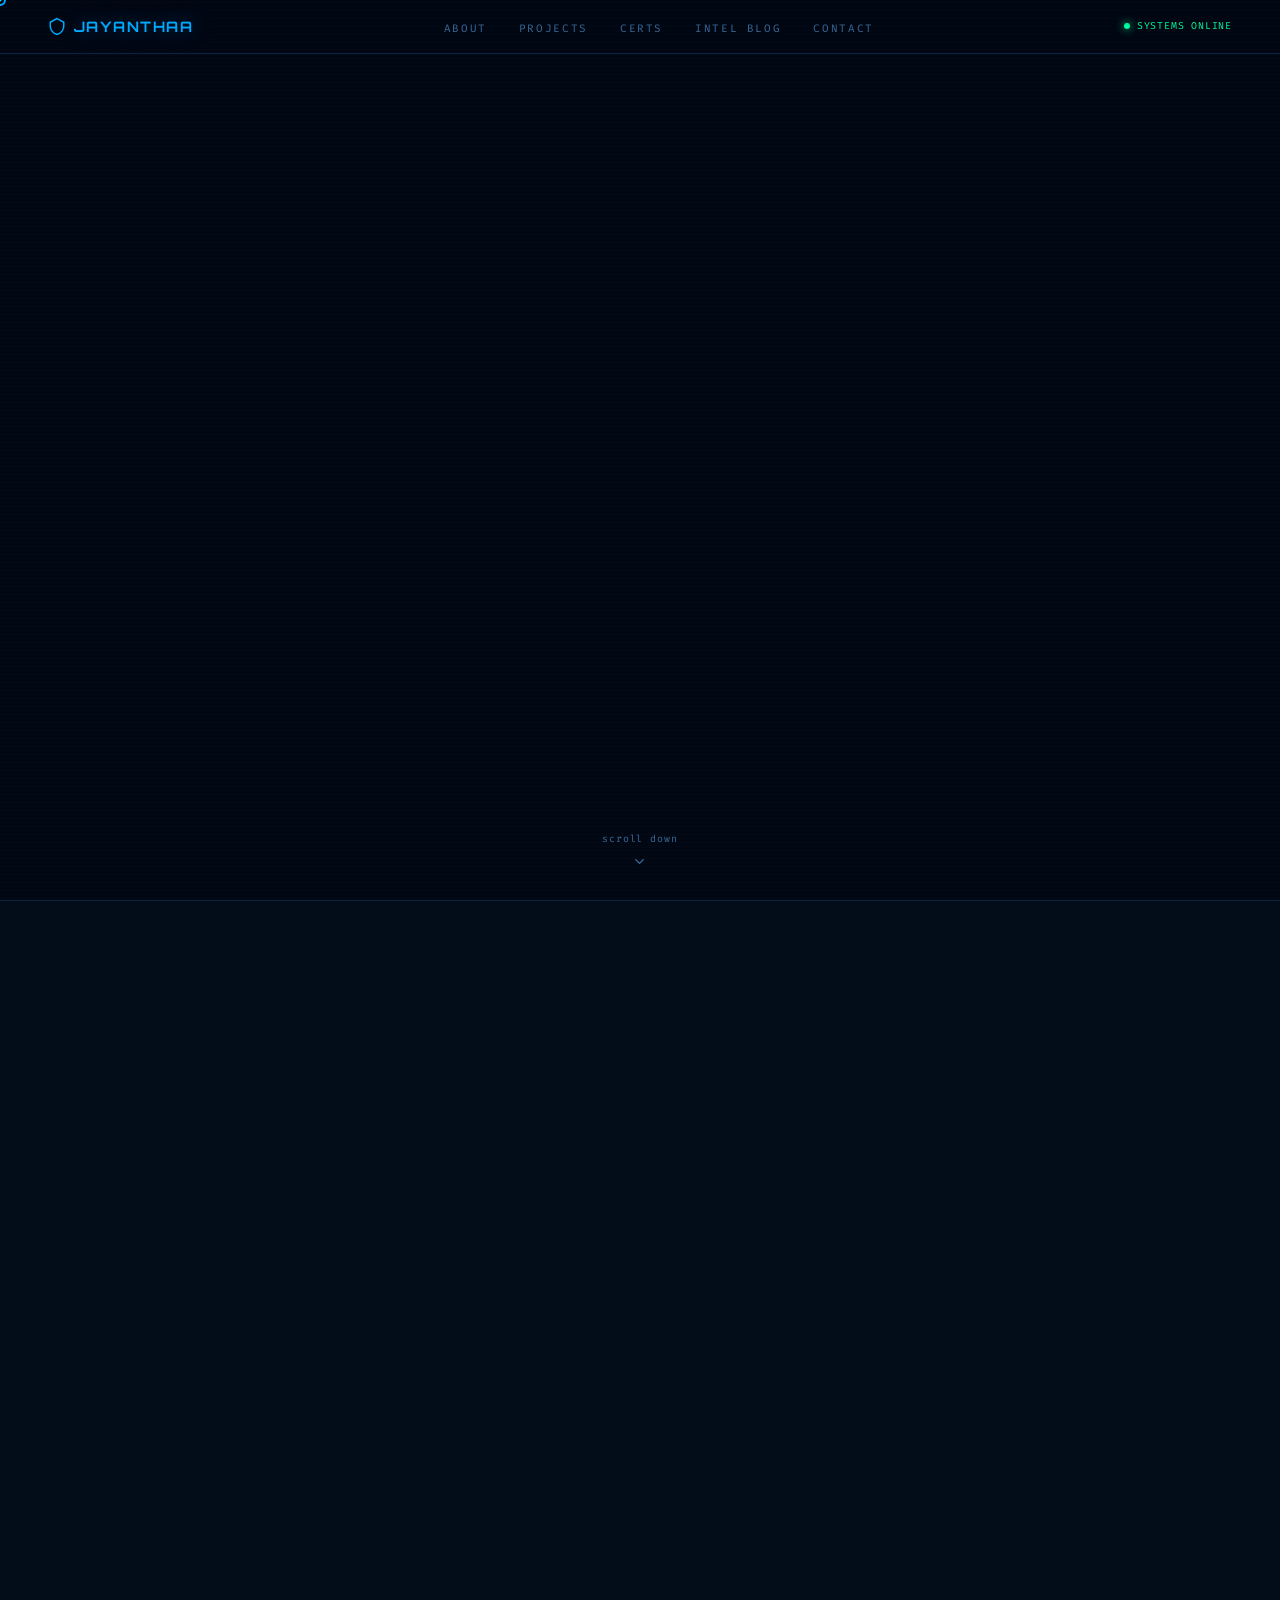
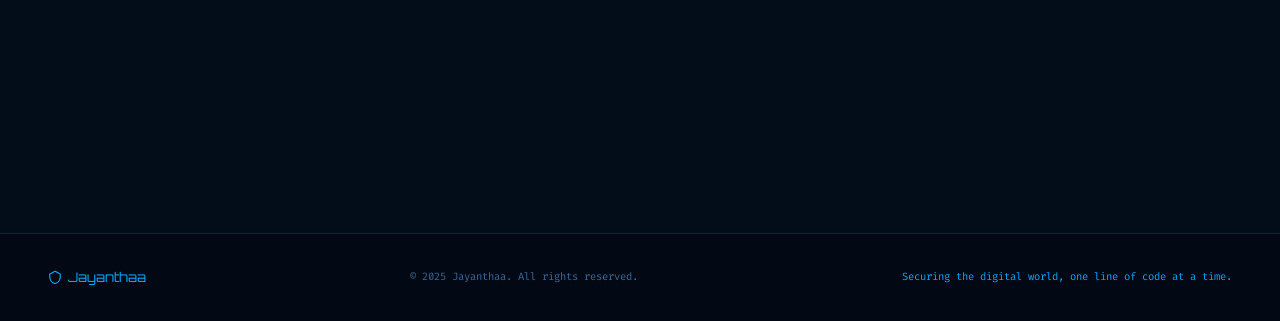
==== commit 80e8feb8: "Add files via upload" ====
--- a/index.html
+++ b/index.html
@@ -104,8 +104,8 @@
 .stat-lbl{font-size:.72rem;color:var(--muted);margin-top:.2rem;font-family:var(--font-mono);}
 
 /* PROJECTS */
-.proj-grid{display:grid;grid-template-columns:repeat(auto-fit,minmax(300px,1fr));gap:1.5rem;max-width:1100px;}
-.proj-card{background:var(--surface);border:1px solid var(--border);border-radius:4px;padding:1.8rem;transition:transform .3s,border-color .3s,box-shadow .3s;cursor:none;position:relative;overflow:hidden;}
+.proj-grid{display:grid;grid-template-columns:repeat(2,1fr);gap:1.5rem;max-width:1100px;}
+.proj-card{background:var(--surface);border:1px solid var(--border);border-radius:4px;padding:1.8rem;transition:transform .3s,border-color .3s,box-shadow .3s;cursor:none;position:relative;overflow:hidden;display:flex;flex-direction:column;}
 .proj-card::before{content:'';position:absolute;top:0;left:0;width:3px;height:100%;background:transparent;transition:background .3s;}
 .proj-card:hover{transform:translateY(-4px);border-color:rgba(0,170,255,.25);box-shadow:0 8px 40px rgba(0,170,255,.07);}
 .proj-card:hover::before{background:linear-gradient(180deg,var(--blue),transparent);}
@@ -119,7 +119,7 @@
 .proj-github a:hover{border-color:var(--blue);}
 .proj-github svg{width:14px;height:14px;fill:var(--muted);}
 .proj-github a:hover svg{fill:var(--blue);}
-.proj-desc{font-size:.82rem;color:var(--muted);line-height:1.8;margin-bottom:1rem;}
+.proj-desc{font-size:.82rem;color:var(--muted);line-height:1.8;margin-bottom:1rem;flex:1;}
 .proj-features{display:grid;grid-template-columns:1fr 1fr;gap:.3rem;margin-bottom:1.2rem;}
 .proj-feat{display:flex;align-items:center;gap:.4rem;font-size:.72rem;color:var(--muted);}
 .proj-feat::before{content:'▸';color:var(--blue);font-size:.6rem;flex-shrink:0;}
@@ -128,8 +128,8 @@
 
 /* CERTIFICATIONS */
 #certifications{background:var(--bg2);border-top:1px solid var(--border);border-bottom:1px solid var(--border);}
-.cert-grid{display:grid;grid-template-columns:repeat(auto-fit,minmax(260px,1fr));gap:1.5rem;max-width:900px;}
-.cert-card{background:var(--surface);border:1px solid var(--border);border-radius:4px;padding:2rem;text-align:center;cursor:none;transition:border-color .3s,transform .3s,box-shadow .3s;position:relative;overflow:hidden;}
+.cert-grid{display:grid;grid-template-columns:repeat(2,1fr);gap:1.5rem;max-width:900px;}
+.cert-card{background:var(--surface);border:1px solid var(--border);border-radius:4px;padding:2rem;text-align:center;cursor:none;transition:border-color .3s,transform .3s,box-shadow .3s;position:relative;overflow:hidden;display:flex;flex-direction:column;align-items:center;justify-content:center;min-height:200px;}
 .cert-card::after{content:'Click to view certificate';position:absolute;bottom:0;left:0;right:0;background:rgba(0,170,255,.92);color:var(--bg);font-family:var(--font-mono);font-size:.65rem;letter-spacing:.1em;padding:.6rem;transform:translateY(100%);transition:transform .3s;}
 .cert-card:hover{border-color:rgba(0,170,255,.4);transform:translateY(-3px);box-shadow:0 8px 30px rgba(0,170,255,.08);}
 .cert-card:hover::after{transform:translateY(0);}
@@ -149,12 +149,12 @@
 #certModal .close-btn:hover{border-color:var(--blue);color:var(--blue);}
 
 /* CONTACT */
-.contact-grid{display:grid;grid-template-columns:1fr 1fr;gap:4rem;max-width:1000px;}
+.contact-grid{display:grid;grid-template-columns:1fr 1fr;gap:3rem;max-width:1000px;align-items:start;}
 .contact-desc{color:var(--muted);line-height:2;font-size:.9rem;}
 .contact-desc strong{color:var(--text);}
 .contact-desc p+p{margin-top:.8rem;}
-.contact-links{display:flex;flex-direction:column;gap:.8rem;}
-.c-link{display:flex;align-items:center;gap:.8rem;padding:.9rem 1.2rem;border:1px solid var(--border);border-radius:3px;color:var(--muted);text-decoration:none;font-size:.8rem;transition:all .25s;}
+.contact-links{display:flex;flex-direction:column;gap:.7rem;}
+.c-link{display:flex;align-items:center;gap:.8rem;padding:.85rem 1.2rem;border:1px solid var(--border);border-radius:3px;color:var(--muted);text-decoration:none;font-size:.8rem;transition:all .25s;}
 .c-link:hover{border-color:rgba(0,170,255,.4);color:var(--blue);background:rgba(0,170,255,.03);}
 .c-link svg{width:16px;height:16px;flex-shrink:0;stroke:currentColor;fill:none;stroke-width:2;}
 .c-link-info{flex:1;}
@@ -163,12 +163,12 @@
 
 /* CONTACT FORM */
 .contact-form{background:var(--surface);border:1px solid var(--border);border-radius:4px;padding:2rem;}
-.form-row{display:grid;grid-template-columns:1fr 1fr;gap:1rem;margin-bottom:1rem;}
-.form-group{margin-bottom:1rem;}
+.form-row{display:grid;grid-template-columns:1fr 1fr;gap:1rem;margin-bottom:0;}
+.form-group{margin-bottom:.9rem;}
 .form-group label{display:block;font-family:var(--font-mono);font-size:.62rem;letter-spacing:.1em;text-transform:uppercase;color:var(--muted);margin-bottom:.45rem;}
 .form-group input,.form-group textarea{width:100%;background:var(--bg);border:1px solid var(--border);color:var(--text);font-family:var(--font-mono);font-size:.8rem;padding:.6rem .9rem;border-radius:2px;outline:none;transition:border-color .2s;resize:none;}
 .form-group input:focus,.form-group textarea:focus{border-color:rgba(0,170,255,.5);}
-.form-submit{width:100%;background:rgba(0,170,255,.08);border:1px solid var(--blue);color:var(--blue);font-family:var(--font-mono);font-size:.78rem;letter-spacing:.1em;padding:.75rem;border-radius:3px;cursor:none;transition:all .25s;display:flex;align-items:center;justify-content:center;gap:.5rem;}
+.form-submit{width:100%;background:rgba(0,170,255,.08);border:1px solid var(--blue);color:var(--blue);font-family:var(--font-mono);font-size:.78rem;letter-spacing:.1em;padding:.75rem;border-radius:3px;cursor:none;transition:all .25s;display:flex;align-items:center;justify-content:center;gap:.5rem;margin-top:.3rem;}
 .form-submit:hover{background:rgba(0,170,255,.15);box-shadow:0 0 24px rgba(0,170,255,.2);}
 .form-submit svg{width:15px;height:15px;stroke:currentColor;fill:none;stroke-width:2;}
 
@@ -195,6 +195,7 @@
   section{padding:5rem 1.5rem;}
   #hero{padding:0 1.5rem;}
   .about-grid,.contact-grid{grid-template-columns:1fr;gap:2.5rem;}
+  .proj-grid,.cert-grid{grid-template-columns:1fr;}
   .form-row{grid-template-columns:1fr;}
   footer{flex-direction:column;gap:.8rem;text-align:center;}
 }
@@ -498,11 +499,11 @@
   <div class="contact-grid">
     <div class="reveal">
       <div class="contact-links">
-        <a href="mailto:jayanthst@outlook.com" class="c-link">
+        <a href="/cdn-cgi/l/email-protection#b2d8d3cbd3dcc6dac1c6f2ddc7c6deddddd99cd1dddf" class="c-link">
           <svg viewBox="0 0 24 24"><path stroke-linecap="round" stroke-linejoin="round" d="M21.75 6.75v10.5a2.25 2.25 0 01-2.25 2.25h-15a2.25 2.25 0 01-2.25-2.25V6.75m19.5 0A2.25 2.25 0 0019.5 4.5h-15a2.25 2.25 0 00-2.25 2.25m19.5 0v.243a2.25 2.25 0 01-1.07 1.916l-7.5 4.615a2.25 2.25 0 01-2.36 0L3.32 8.91a2.25 2.25 0 01-1.07-1.916V6.75"/></svg>
           <div class="c-link-info">
             <div class="c-link-label">Email</div>
-            <div class="c-link-val">jayanthst@outlook.com</div>
+            <div class="c-link-val"><span class="__cf_email__" data-cfemail="3d575c445c5349554e497d52484951525256135e5250">[email&#160;protected]</span></div>
           </div>
         </a>
         <a href="https://github.com/Jayanthaa-1" target="_blank" class="c-link">
@@ -574,7 +575,7 @@
   <img id="certImg" src="" alt="Certificate"/>
 </div>
 
-<script>
+<script data-cfasync="false" src="/cdn-cgi/scripts/5c5dd728/cloudflare-static/email-decode.min.js"></script><script>
 // CURSOR
 const cur=document.getElementById('cur'),dot=document.getElementById('curDot');
 let mx=0,my=0,rx=0,ry=0;
@@ -647,10 +648,4 @@
 });
 
 // SCROLL REVEAL
-const obs=new IntersectionObserver(entries=>{
-  entries.forEach((e,i)=>{if(e.isIntersecting){setTimeout(()=>e.target.classList.add('visible'),i*70);obs.unobserve(e.target);}});
-},{threshold:0.08});
-document.querySelectorAll('.reveal').forEach(el=>obs.observe(el));
-</script>
-</body>
-</html>
+const obs=new IntersectionObserver(entries=>
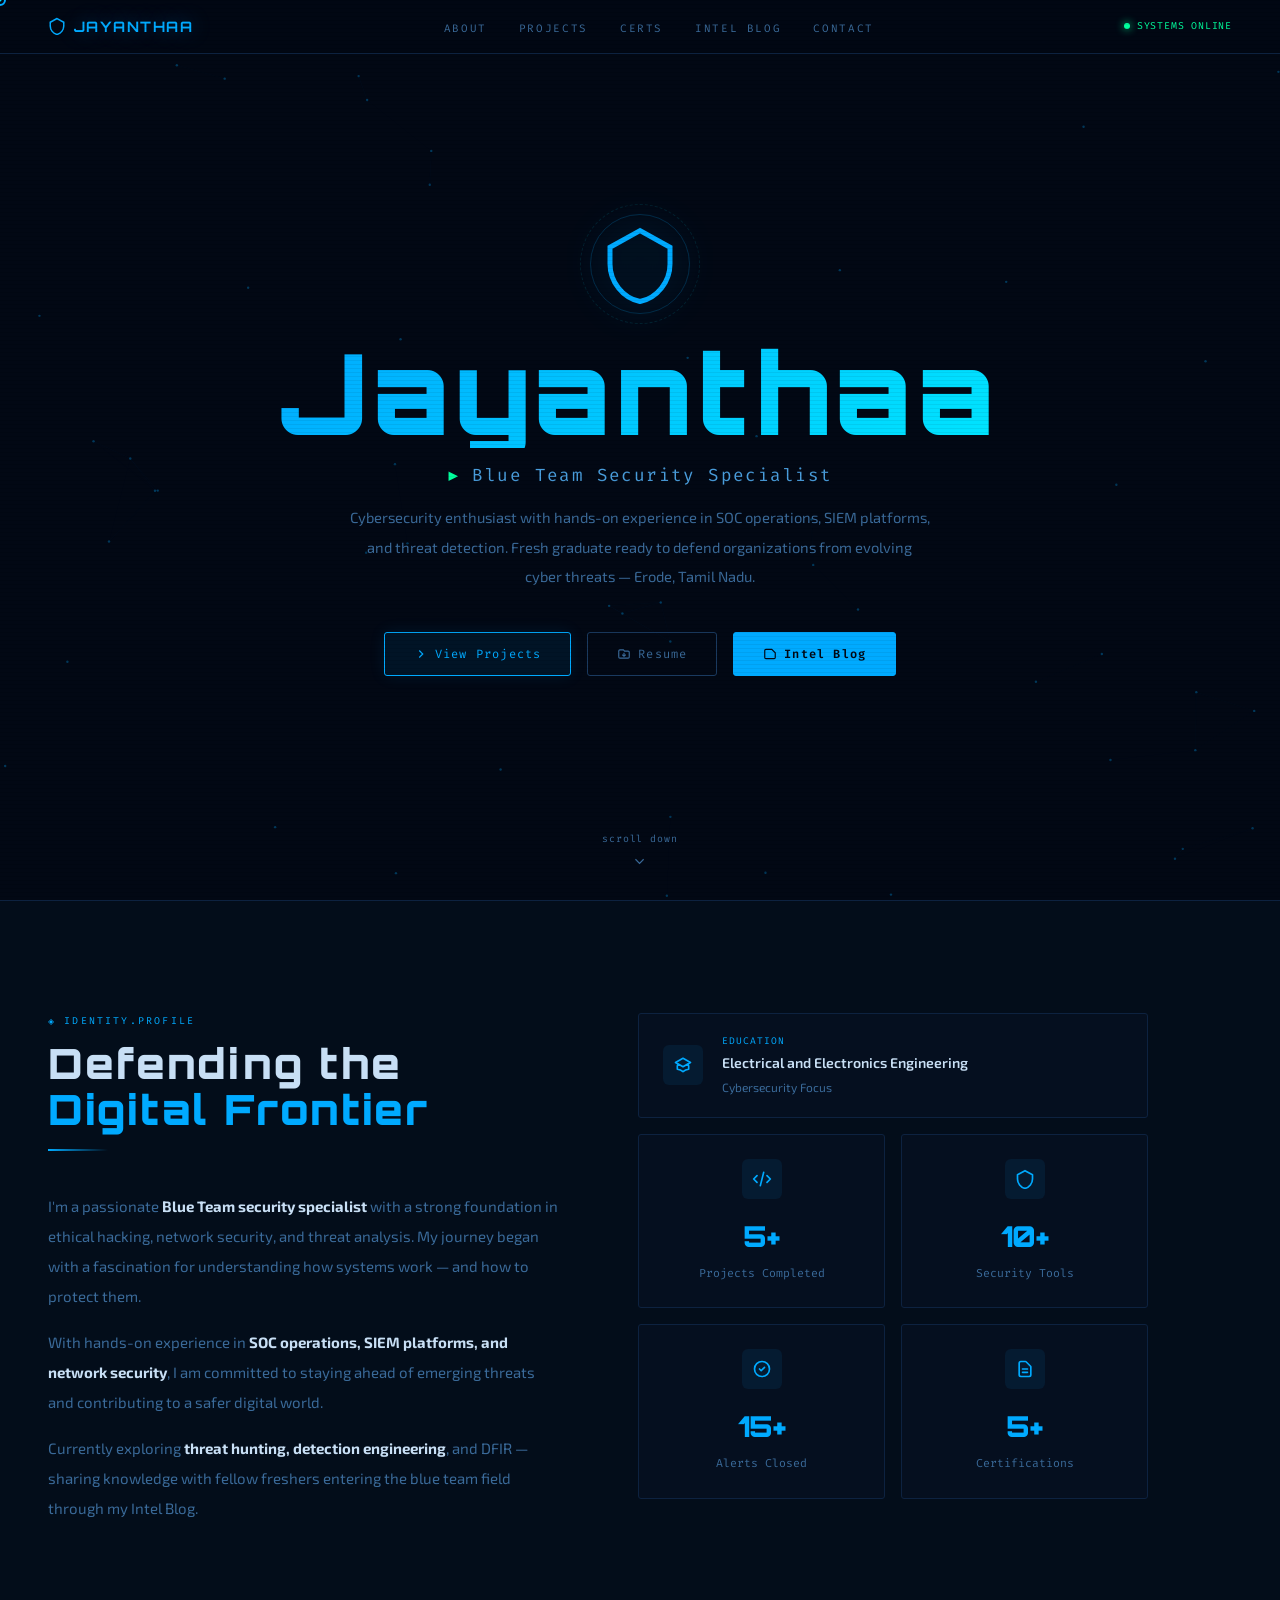
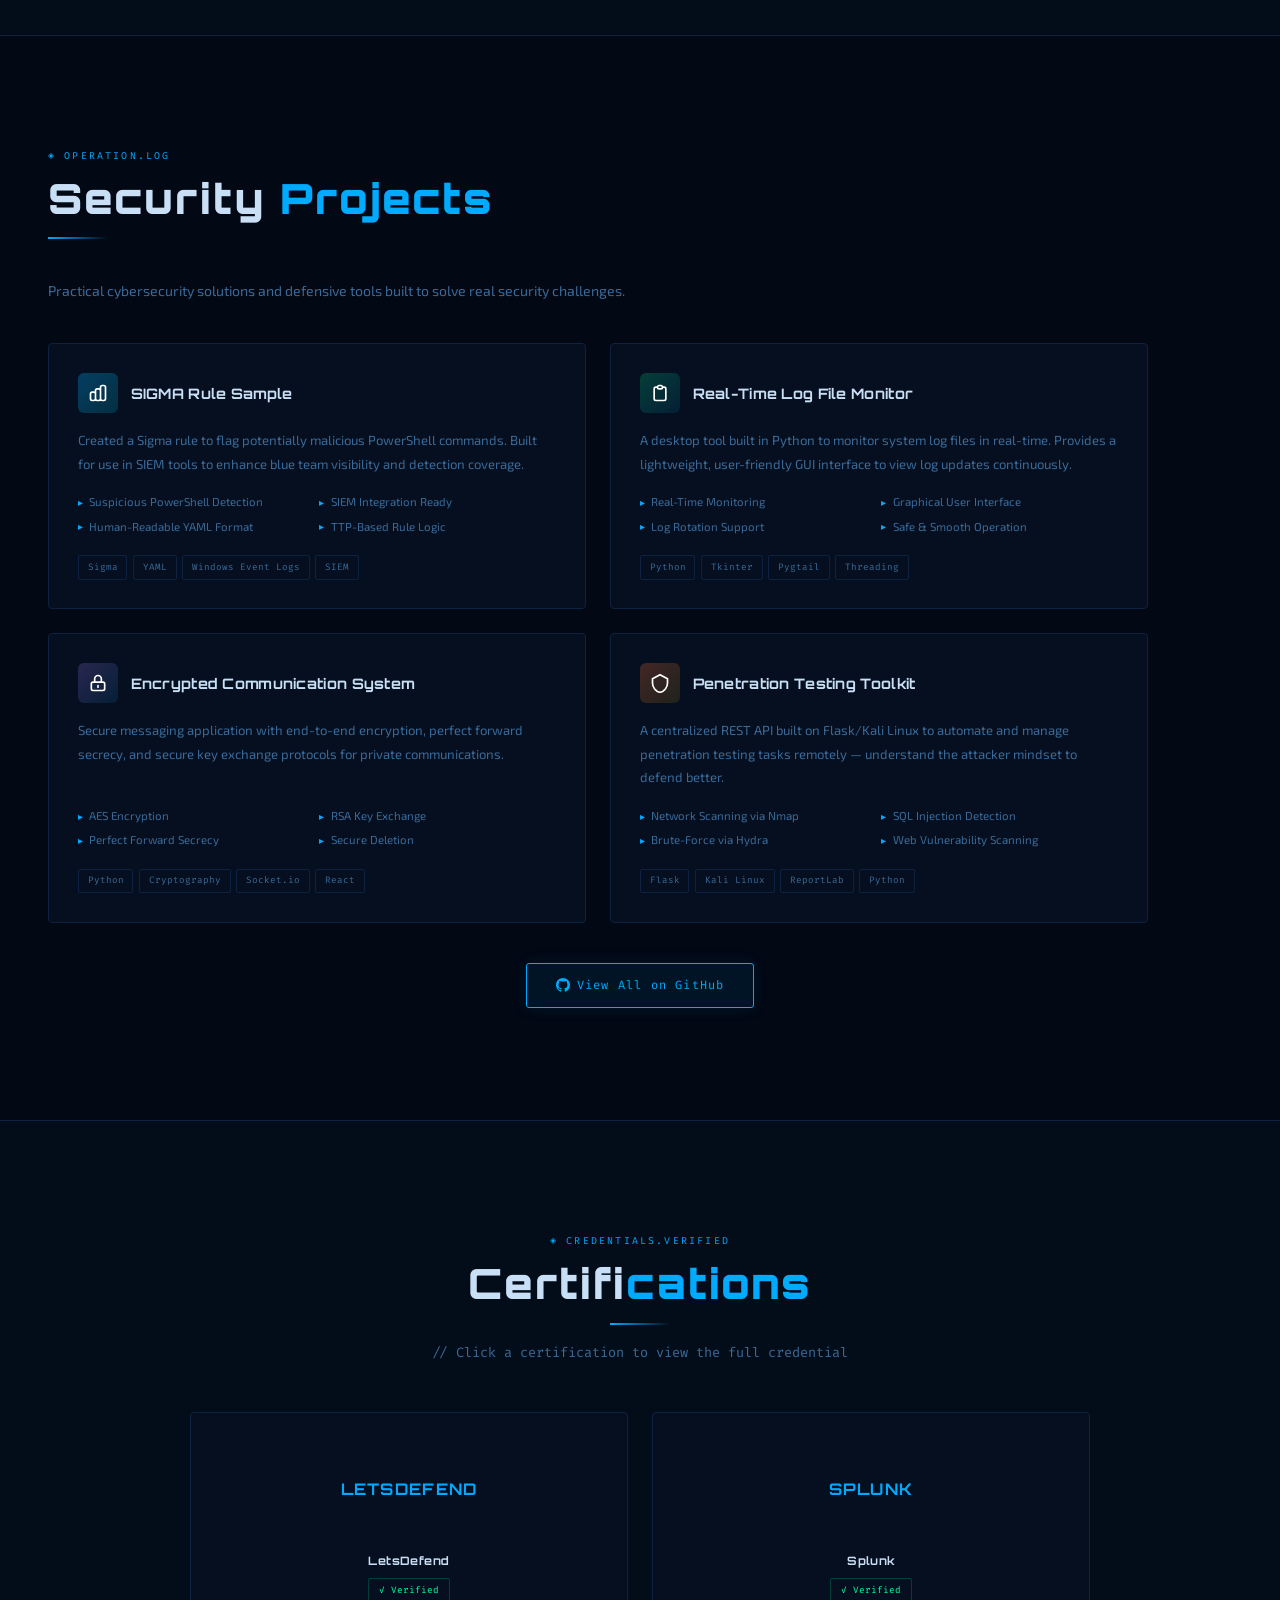
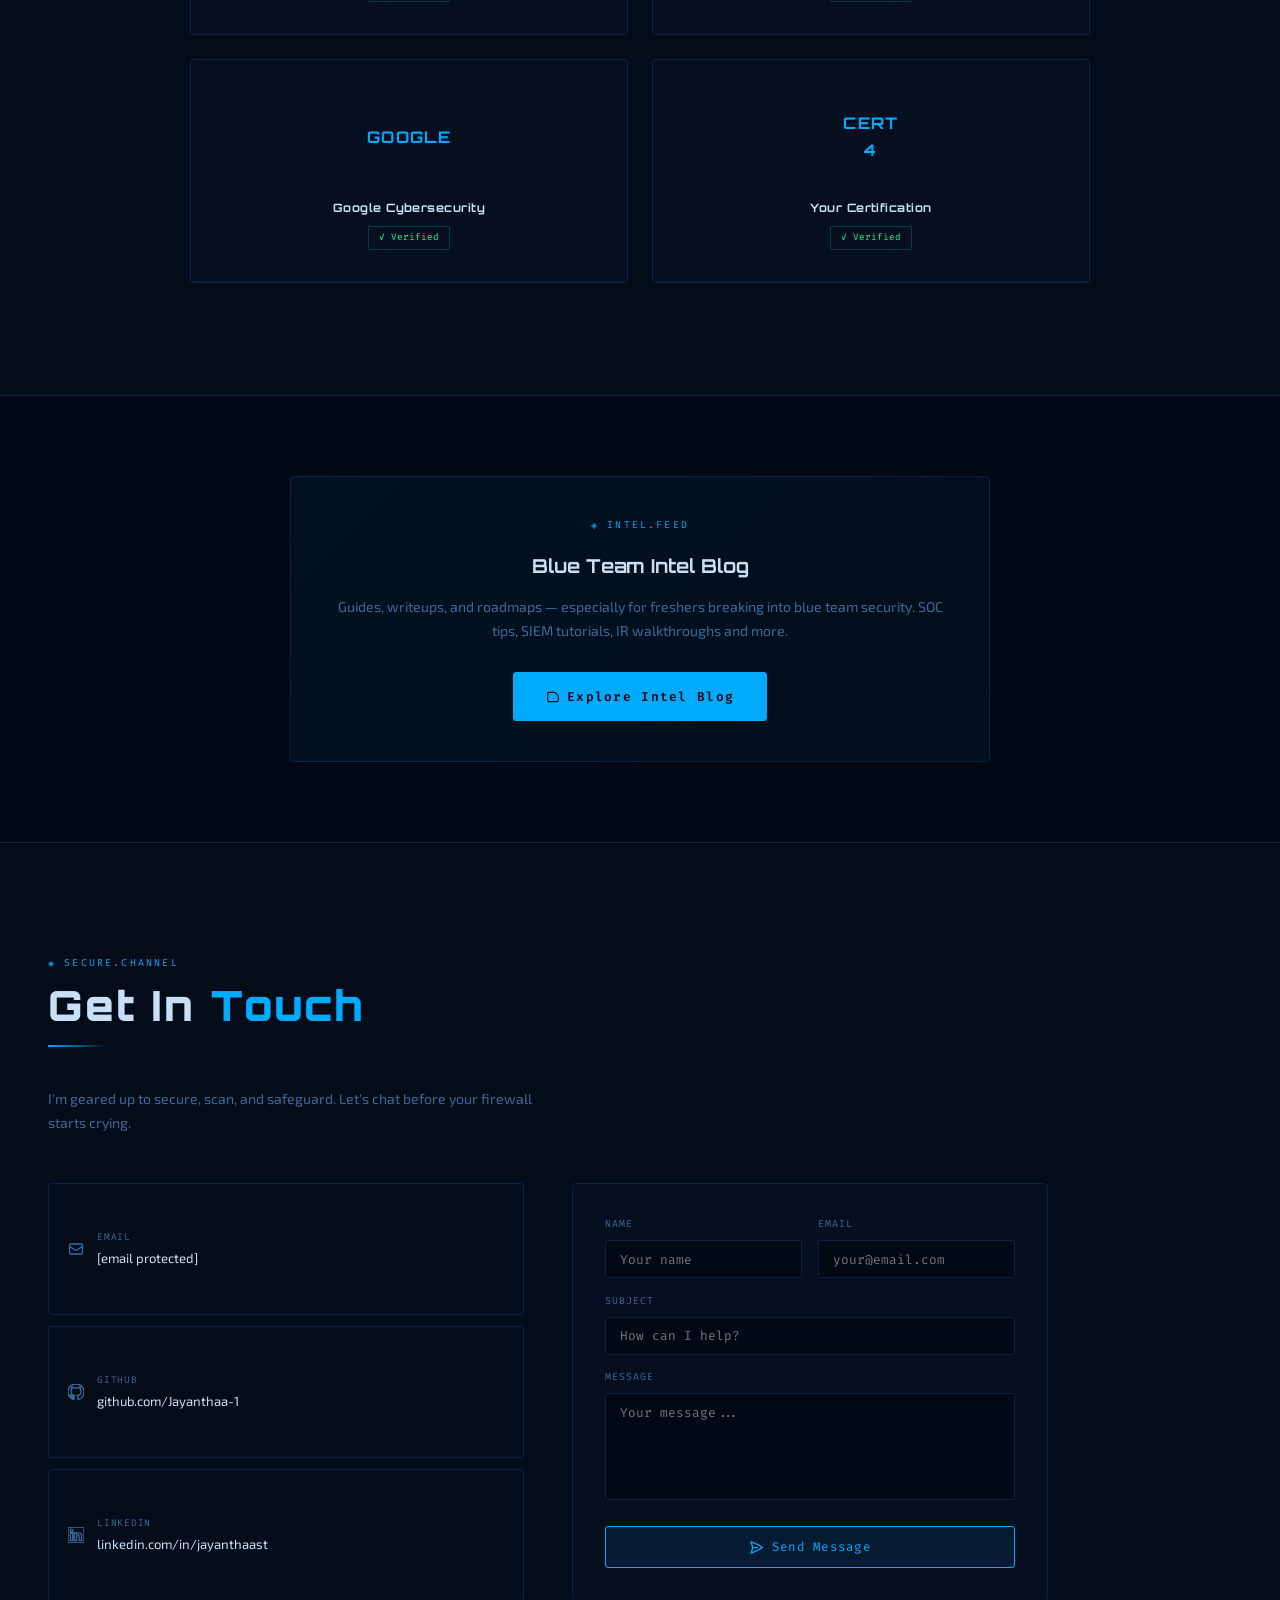
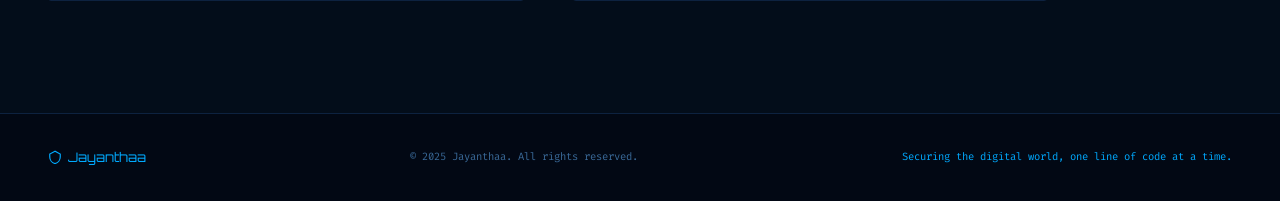
==== commit d5cab494: "Add files via upload" ====
--- a/index.html
+++ b/index.html
@@ -149,12 +149,12 @@
 #certModal .close-btn:hover{border-color:var(--blue);color:var(--blue);}
 
 /* CONTACT */
-.contact-grid{display:grid;grid-template-columns:1fr 1fr;gap:3rem;max-width:1000px;align-items:start;}
+.contact-grid{display:grid;grid-template-columns:1fr 1fr;gap:3rem;max-width:1000px;align-items:stretch;}
 .contact-desc{color:var(--muted);line-height:2;font-size:.9rem;}
 .contact-desc strong{color:var(--text);}
 .contact-desc p+p{margin-top:.8rem;}
-.contact-links{display:flex;flex-direction:column;gap:.7rem;}
-.c-link{display:flex;align-items:center;gap:.8rem;padding:.85rem 1.2rem;border:1px solid var(--border);border-radius:3px;color:var(--muted);text-decoration:none;font-size:.8rem;transition:all .25s;}
+.contact-links{display:flex;flex-direction:column;gap:.7rem;height:100%;}
+.c-link{display:flex;align-items:center;gap:.8rem;padding:0 1.2rem;border:1px solid var(--border);border-radius:3px;color:var(--muted);text-decoration:none;font-size:.8rem;transition:all .25s;flex:1;min-height:58px;}
 .c-link:hover{border-color:rgba(0,170,255,.4);color:var(--blue);background:rgba(0,170,255,.03);}
 .c-link svg{width:16px;height:16px;flex-shrink:0;stroke:currentColor;fill:none;stroke-width:2;}
 .c-link-info{flex:1;}
@@ -162,7 +162,9 @@
 .c-link-val{font-size:.82rem;color:var(--text);}
 
 /* CONTACT FORM */
-.contact-form{background:var(--surface);border:1px solid var(--border);border-radius:4px;padding:2rem;}
+.contact-form{background:var(--surface);border:1px solid var(--border);border-radius:4px;padding:2rem;height:100%;display:flex;flex-direction:column;}
+.contact-form form{display:flex;flex-direction:column;flex:1;}
+.contact-form .form-group:last-of-type textarea{flex:1;}
 .form-row{display:grid;grid-template-columns:1fr 1fr;gap:1rem;margin-bottom:0;}
 .form-group{margin-bottom:.9rem;}
 .form-group label{display:block;font-family:var(--font-mono);font-size:.62rem;letter-spacing:.1em;text-transform:uppercase;color:var(--muted);margin-bottom:.45rem;}
@@ -267,18 +269,19 @@
         <p>With hands-on experience in <strong>SOC operations, SIEM platforms, and network security</strong>, I am committed to staying ahead of emerging threats and contributing to a safer digital world.</p>
         <p>Currently exploring <strong>threat hunting, detection engineering</strong>, and DFIR — sharing knowledge with fellow freshers entering the blue team field through my Intel Blog.</p>
       </div>
-      <div class="about-cards">
-        <div class="about-card">
-          <div class="about-card-title blue">Education</div>
-          <p>Electrical Engineering<br/>Cybersecurity Focus</p>
-        </div>
-        <div class="about-card">
-          <div class="about-card-title green">Location</div>
-          <p>Erode, Tamil Nadu<br/>Open to Opportunities</p>
-        </div>
-      </div>
+
     </div>
     <div class="stats-grid reveal">
+      <div class="stat-card" style="grid-column:1/-1;display:flex;align-items:center;gap:1.2rem;text-align:left;padding:1.2rem 1.5rem;">
+        <div class="stat-icon" style="flex-shrink:0;margin:0;">
+          <svg viewBox="0 0 24 24"><path stroke-linecap="round" stroke-linejoin="round" d="M12 14l9-5-9-5-9 5 9 5zm0 0l6.16-3.422a12.083 12.083 0 01.665 6.479A11.952 11.952 0 0012 20.055a11.952 11.952 0 00-6.824-2.998 12.078 12.078 0 01.665-6.479L12 14z"/></svg>
+        </div>
+        <div style="display:flex;flex-direction:column;gap:.3rem;">
+          <div style="font-family:var(--font-mono);font-size:.6rem;letter-spacing:.1em;text-transform:uppercase;color:var(--blue);">Education</div>
+          <div style="font-size:.88rem;color:var(--text);font-weight:600;line-height:1.3;">Electrical and Electronics Engineering</div>
+          <div style="font-size:.75rem;color:var(--muted);">Cybersecurity Focus</div>
+        </div>
+      </div>
       <div class="stat-card">
         <div class="stat-icon">
           <svg viewBox="0 0 24 24"><path stroke-linecap="round" stroke-linejoin="round" d="M10 20l4-16m4 4l4 4-4 4M6 16l-4-4 4-4"/></svg>
@@ -497,7 +500,7 @@
     <p style="color:var(--muted);font-size:.88rem;max-width:500px;">I'm geared up to secure, scan, and safeguard. Let's chat before your firewall starts crying.</p>
   </div>
   <div class="contact-grid">
-    <div class="reveal">
+    <div class="reveal" style="display:flex;flex-direction:column;">
       <div class="contact-links">
         <a href="/cdn-cgi/l/email-protection#b2d8d3cbd3dcc6dac1c6f2ddc7c6deddddd99cd1dddf" class="c-link">
           <svg viewBox="0 0 24 24"><path stroke-linecap="round" stroke-linejoin="round" d="M21.75 6.75v10.5a2.25 2.25 0 01-2.25 2.25h-15a2.25 2.25 0 01-2.25-2.25V6.75m19.5 0A2.25 2.25 0 0019.5 4.5h-15a2.25 2.25 0 00-2.25 2.25m19.5 0v.243a2.25 2.25 0 01-1.07 1.916l-7.5 4.615a2.25 2.25 0 01-2.36 0L3.32 8.91a2.25 2.25 0 01-1.07-1.916V6.75"/></svg>
@@ -520,16 +523,9 @@
             <div class="c-link-val">linkedin.com/in/jayanthaast</div>
           </div>
         </a>
-        <a href="https://www.google.com/maps/place/Erode,+Tamil+Nadu" target="_blank" class="c-link">
-          <svg viewBox="0 0 24 24"><path stroke-linecap="round" stroke-linejoin="round" d="M15 10.5a3 3 0 11-6 0 3 3 0 016 0z"/><path stroke-linecap="round" stroke-linejoin="round" d="M19.5 10.5c0 7.142-7.5 11.25-7.5 11.25S4.5 17.642 4.5 10.5a7.5 7.5 0 1115 0z"/></svg>
-          <div class="c-link-info">
-            <div class="c-link-label">Location</div>
-            <div class="c-link-val">Erode, Tamil Nadu, India</div>
-          </div>
-        </a>
-      </div>
-    </div>
-    <div class="reveal">
+      </div>
+    </div>
+    <div class="reveal" style="display:flex;flex-direction:column;">
       <div class="contact-form">
         <form id="contactForm">
           <div class="form-row">
@@ -648,4 +644,10 @@
 });
 
 // SCROLL REVEAL
-const obs=new IntersectionObserver(entries=>+const obs=new IntersectionObserver(entries=>{
+  entries.forEach((e,i)=>{if(e.isIntersecting){setTimeout(()=>e.target.classList.add('visible'),i*70);obs.unobserve(e.target);}});
+},{threshold:0.08});
+document.querySelectorAll('.reveal').forEach(el=>obs.observe(el));
+</script>
+</body>
+</html>
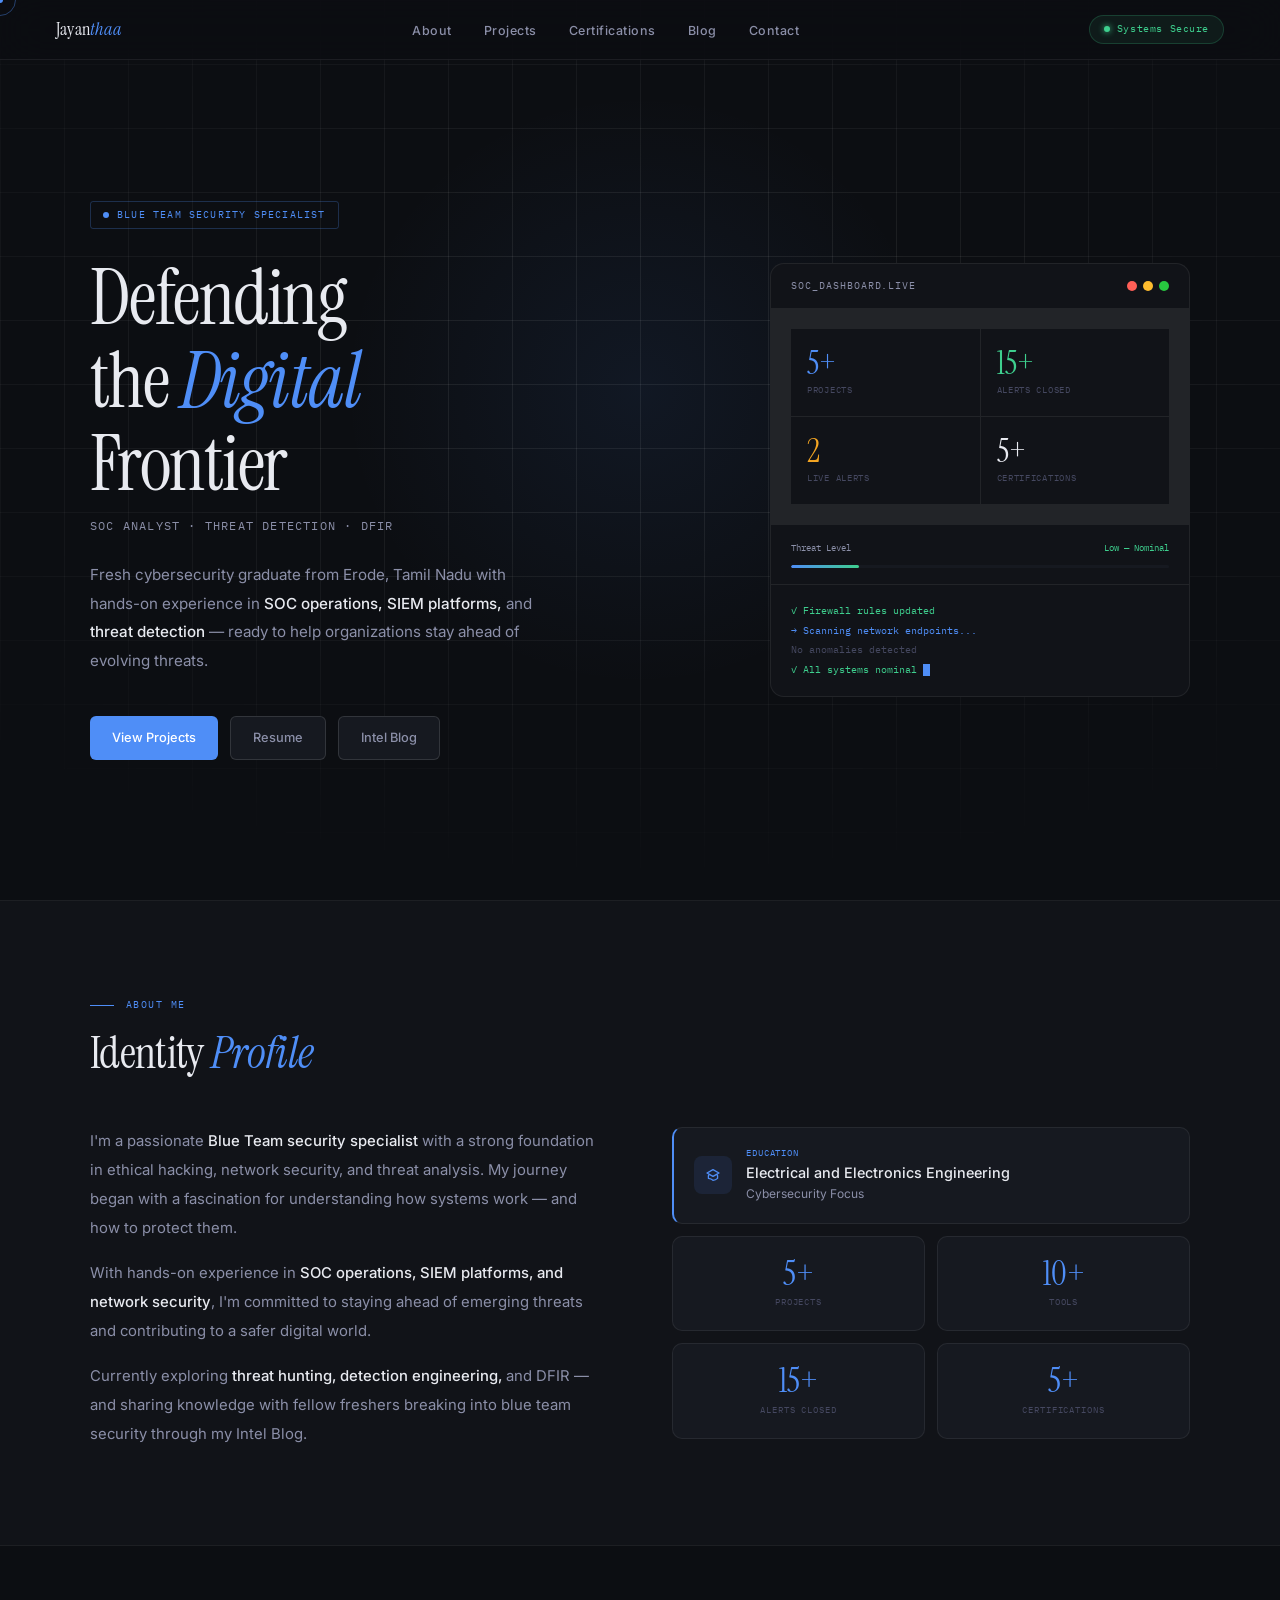
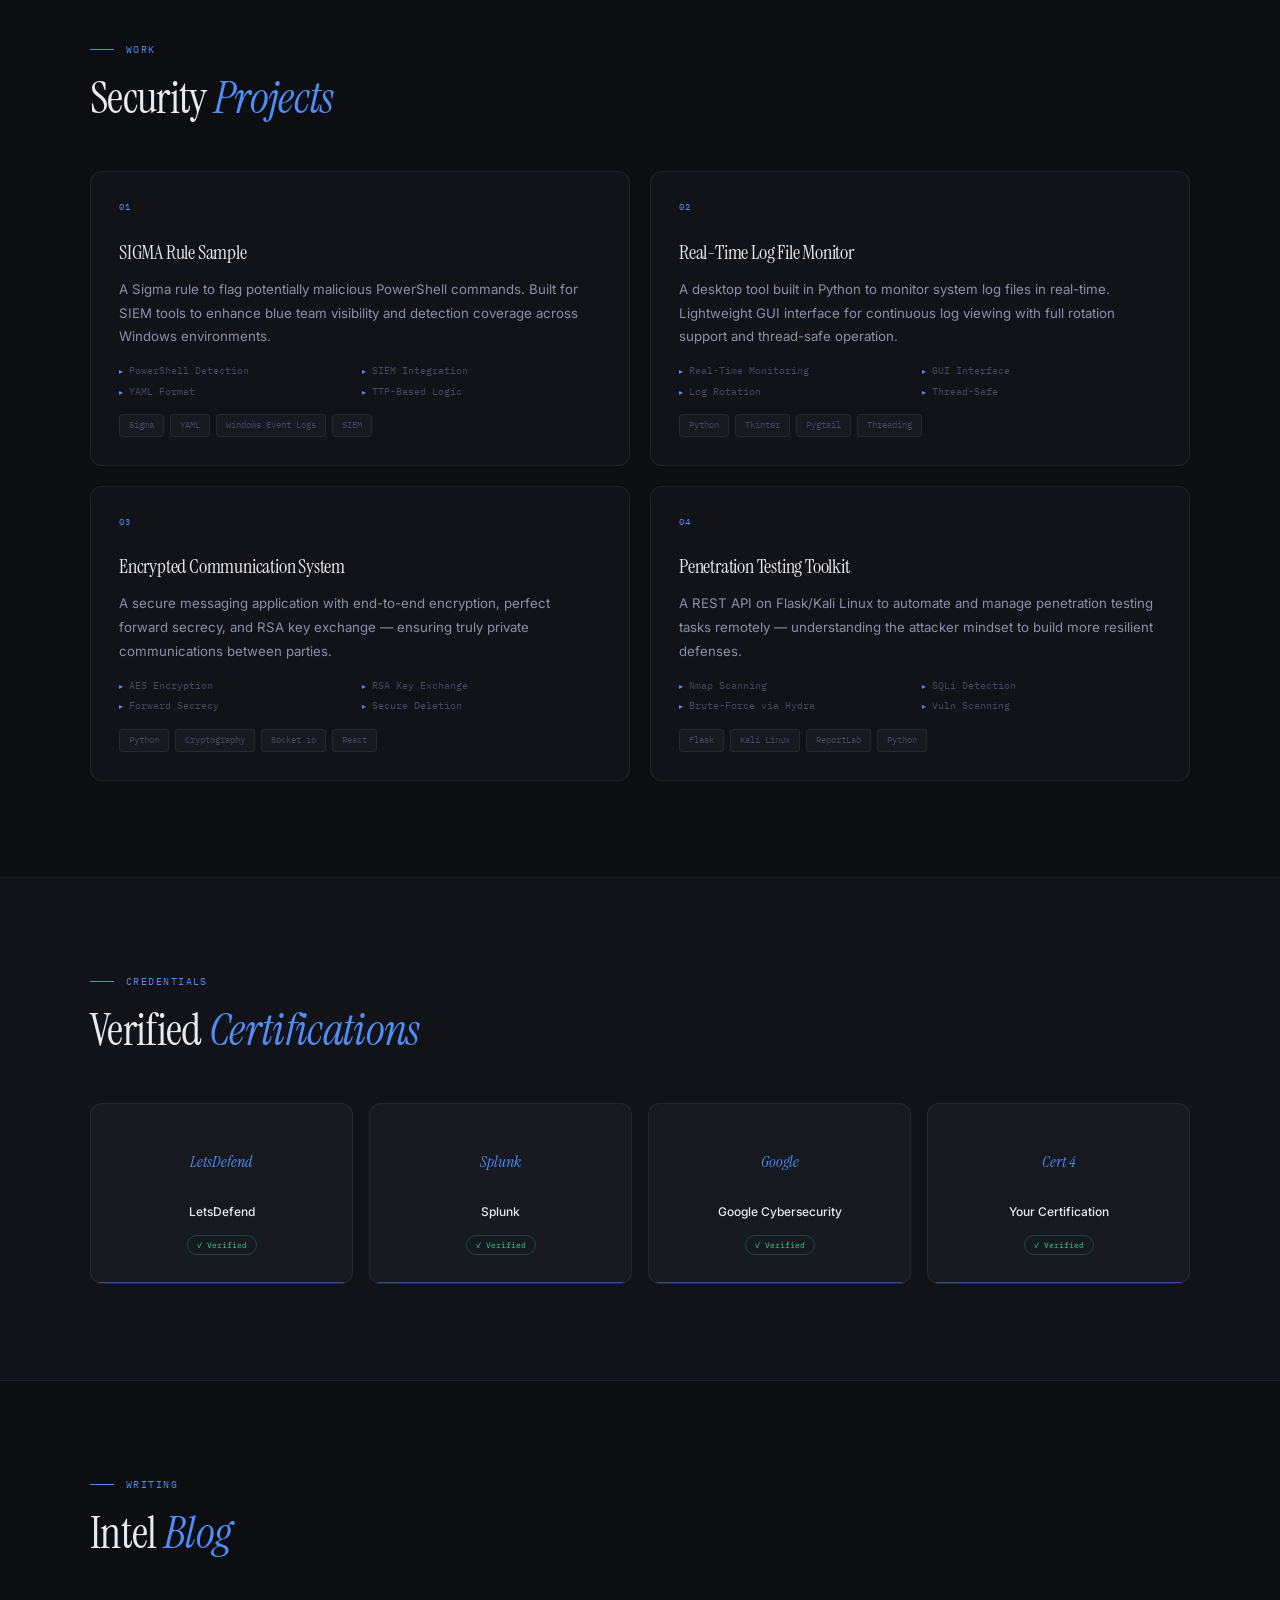
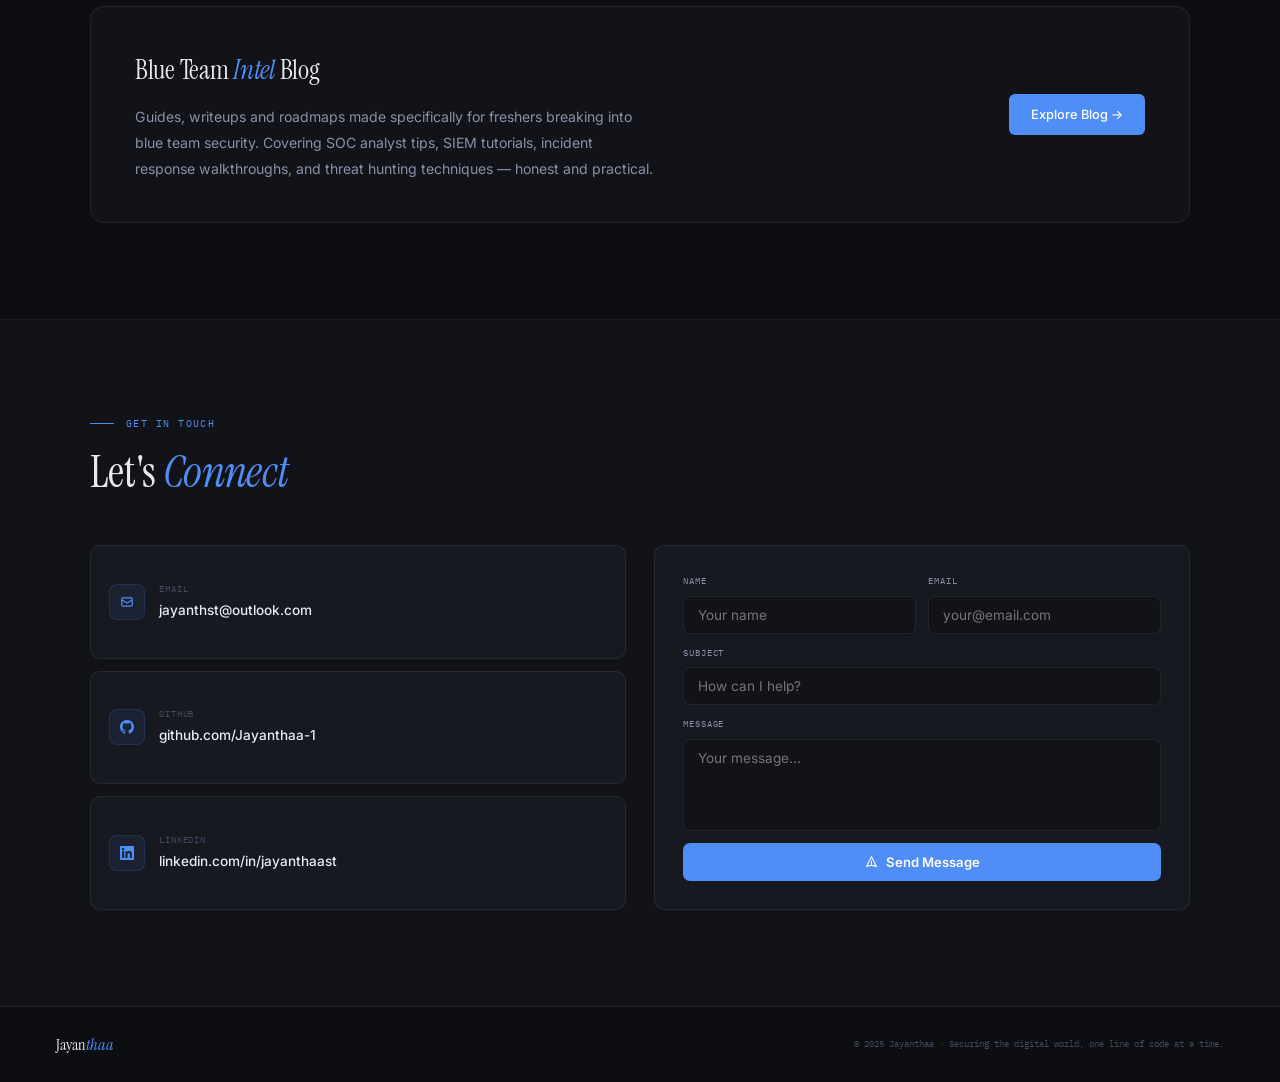
==== commit 5601d701: "Add files via upload" ====
--- a/index.html
+++ b/index.html
@@ -3,551 +3,831 @@
 <head>
 <meta charset="UTF-8"/>
 <meta name="viewport" content="width=device-width, initial-scale=1.0"/>
-<title>Jayanthaa — Blue Team Security</title>
-<meta name="description" content="Cybersecurity portfolio showcasing expertise in SOC, SIEM, threat detection, and security automation."/>
+<title>Jayanthaa — Cybersecurity</title>
 <link rel="preconnect" href="https://fonts.googleapis.com"/>
-<link rel="preconnect" href="https://fonts.gstatic.com" crossorigin/>
-<link href="https://fonts.googleapis.com/css2?family=Fira+Code:wght@300;400;500;600;700&family=Orbitron:wght@400;700;900&family=Exo+2:wght@300;400;600;700&display=swap" rel="stylesheet"/>
+<link href="https://fonts.googleapis.com/css2?family=Instrument+Serif:ital@0;1&family=Inter:wght@300;400;500;600&family=IBM+Plex+Mono:wght@300;400&display=swap" rel="stylesheet"/>
 <style>
-:root{
-  --bg:#020814;
-  --bg2:#030d1a;
-  --surface:#050f1f;
-  --surface2:#071525;
-  --border:#0d2240;
-  --border-h:#1a3a60;
-  --blue:#00aaff;
-  --cyan:#00e5ff;
-  --steel:#4a9edd;
-  --safe:#00ff9d;
-  --warn:#ffcc00;
-  --alert:#ff6b35;
-  --text:#c8dff5;
-  --muted:#3a6a99;
-  --font-mono:'Fira Code',monospace;
-  --font-display:'Orbitron',monospace;
-  --font-body:'Exo 2',sans-serif;
-}
-*,*::before,*::after{box-sizing:border-box;margin:0;padding:0}
-html{scroll-behavior:smooth}
-body{background:var(--bg);color:var(--text);font-family:var(--font-body);font-size:15px;line-height:1.7;overflow-x:hidden;cursor:none;}
-body::after{content:'';position:fixed;inset:0;background:repeating-linear-gradient(0deg,transparent,transparent 3px,rgba(0,0,0,0.06) 3px,rgba(0,0,0,0.06) 4px);pointer-events:none;z-index:8000;}
-
-/* CURSOR */
-.cur{width:12px;height:12px;border:2px solid var(--blue);border-radius:50%;position:fixed;pointer-events:none;z-index:9999;transform:translate(-50%,-50%);transition:width .2s,height .2s,background .2s;}
-.cur-dot{width:3px;height:3px;background:var(--cyan);border-radius:50%;position:fixed;pointer-events:none;z-index:10000;transform:translate(-50%,-50%);}
-.cur.big{width:32px;height:32px;background:rgba(0,229,255,.06);border-color:var(--cyan);}
-
-@keyframes blink{0%,100%{opacity:1}50%{opacity:0}}
-
-/* CANVAS */
-#bgCanvas{position:fixed;top:0;left:0;width:100%;height:100%;pointer-events:none;z-index:0;}
-
-/* NAV */
-nav{position:fixed;top:0;left:0;right:0;z-index:100;display:flex;justify-content:space-between;align-items:center;padding:.85rem 3rem;background:rgba(2,8,20,.96);border-bottom:1px solid var(--border);backdrop-filter:blur(14px);}
-.nav-brand{display:flex;align-items:center;gap:.5rem;font-family:var(--font-display);font-size:.9rem;font-weight:700;color:var(--blue);text-decoration:none;letter-spacing:.1em;text-shadow:0 0 20px rgba(0,170,255,.4);}
-.nav-brand svg{width:18px;height:18px;fill:none;stroke:var(--blue);stroke-width:2;}
-.nav-links{display:flex;gap:2rem;list-style:none;}
-.nav-links a{font-family:var(--font-mono);color:var(--muted);text-decoration:none;font-size:.68rem;letter-spacing:.15em;text-transform:uppercase;transition:color .2s;}
-.nav-links a:hover{color:var(--blue);}
-.nav-right{display:flex;align-items:center;gap:.4rem;font-family:var(--font-mono);font-size:.62rem;color:var(--safe);letter-spacing:.08em;}
-.pulse-dot{width:6px;height:6px;border-radius:50%;background:var(--safe);box-shadow:0 0 8px var(--safe);animation:pd 2s infinite;}
-@keyframes pd{0%,100%{opacity:1;transform:scale(1)}50%{opacity:.4;transform:scale(.7)}}
-
-/* SECTIONS BASE */
-section{padding:7rem 3rem;position:relative;z-index:1;}
-.sec-label{font-family:var(--font-mono);font-size:.62rem;letter-spacing:.22em;text-transform:uppercase;color:var(--blue);margin-bottom:.7rem;display:flex;align-items:center;gap:.5rem;}
-.sec-label::before{content:'◈';font-size:.5rem;}
-h2{font-family:var(--font-display);font-size:clamp(1.6rem,3.5vw,2.6rem);font-weight:900;letter-spacing:.05em;line-height:1.1;}
-h2 .b{color:var(--blue);}
-.sec-div{width:60px;height:2px;background:linear-gradient(90deg,var(--blue),transparent);margin:1rem 0 2.5rem;}
-
-/* HERO */
-#hero{min-height:100vh;display:flex;align-items:center;justify-content:center;text-align:center;padding:0 2rem;}
-.hero-shield{position:relative;display:inline-flex;margin-bottom:2rem;}
-.hero-shield svg.main{width:80px;height:80px;fill:none;stroke:var(--blue);stroke-width:1.5;filter:drop-shadow(0 0 20px rgba(0,170,255,.4));}
-.hero-shield .orbit{position:absolute;inset:-10px;border:1px solid rgba(0,170,255,.2);border-radius:50%;animation:spin 20s linear infinite;}
-.hero-shield .orbit2{position:absolute;inset:-20px;border:1px dashed rgba(0,229,255,.1);border-radius:50%;animation:spin 30s linear infinite reverse;}
-@keyframes spin{to{transform:rotate(360deg)}}
-.hero-name{font-family:var(--font-display);font-size:clamp(3rem,9vw,7rem);font-weight:900;letter-spacing:.04em;background:linear-gradient(135deg,var(--blue),var(--cyan));-webkit-background-clip:text;-webkit-text-fill-color:transparent;background-clip:text;line-height:1;}
-.hero-role{font-family:var(--font-mono);font-size:clamp(.9rem,2vw,1.1rem);color:var(--steel);margin-top:.8rem;letter-spacing:.08em;}
-.hero-role .g{color:var(--safe);}
-.hero-desc{max-width:580px;margin:.8rem auto 0;color:var(--muted);font-size:.92rem;line-height:2;}
-.hero-btns{display:flex;gap:1rem;justify-content:center;margin-top:2.5rem;flex-wrap:wrap;}
-.btn{display:inline-flex;align-items:center;gap:.45rem;padding:.7rem 1.8rem;font-family:var(--font-mono);font-size:.75rem;letter-spacing:.1em;text-decoration:none;border-radius:3px;cursor:none;transition:all .25s;}
-.btn-primary{background:rgba(0,170,255,.08);color:var(--blue);border:1px solid var(--blue);box-shadow:0 0 16px rgba(0,170,255,.1);}
-.btn-primary:hover{background:rgba(0,170,255,.16);box-shadow:0 0 30px rgba(0,170,255,.25);}
-.btn-outline{background:transparent;color:var(--muted);border:1px solid var(--border-h);}
-.btn-outline:hover{border-color:var(--blue);color:var(--blue);}
-.hero-scroll{position:absolute;bottom:2rem;left:50%;transform:translateX(-50%);display:flex;flex-direction:column;align-items:center;gap:.4rem;font-family:var(--font-mono);font-size:.62rem;color:var(--muted);letter-spacing:.1em;animation:bobble 2s ease-in-out infinite;}
-@keyframes bobble{0%,100%{transform:translateX(-50%) translateY(0)}50%{transform:translateX(-50%) translateY(6px)}}
-
-/* ABOUT */
-#about{background:var(--bg2);border-top:1px solid var(--border);border-bottom:1px solid var(--border);}
-.about-grid{display:grid;grid-template-columns:1fr 1fr;gap:5rem;align-items:start;max-width:1100px;}
-.about-text{color:var(--muted);line-height:2;}
-.about-text p+p{margin-top:1rem;}
-.about-text strong{color:var(--text);}
-.about-cards{display:grid;grid-template-columns:1fr 1fr;gap:.8rem;margin-top:1.5rem;}
-.about-card{background:var(--surface);border:1px solid var(--border);padding:1rem 1.2rem;border-radius:3px;transition:border-color .2s;}
-.about-card:hover{border-color:rgba(0,170,255,.3);}
-.about-card-title{font-family:var(--font-mono);font-size:.65rem;letter-spacing:.1em;text-transform:uppercase;margin-bottom:.35rem;}
-.about-card-title.blue{color:var(--blue);}
-.about-card-title.green{color:var(--safe);}
-.about-card p{font-size:.8rem;color:var(--muted);}
-.stats-grid{display:grid;grid-template-columns:1fr 1fr;gap:1rem;}
-.stat-card{background:var(--surface);border:1px solid var(--border);padding:1.5rem;border-radius:3px;transition:border-color .3s,box-shadow .3s;text-align:center;}
-.stat-card:hover{border-color:rgba(0,170,255,.25);box-shadow:0 0 24px rgba(0,170,255,.05);}
-.stat-icon{width:40px;height:40px;background:rgba(0,170,255,.08);border-radius:6px;display:flex;align-items:center;justify-content:center;margin:0 auto .8rem;}
-.stat-icon svg{width:20px;height:20px;stroke:var(--blue);fill:none;stroke-width:2;}
-.stat-val{font-family:var(--font-display);font-size:1.8rem;font-weight:900;color:var(--blue);}
-.stat-lbl{font-size:.72rem;color:var(--muted);margin-top:.2rem;font-family:var(--font-mono);}
-
-/* PROJECTS */
-.proj-grid{display:grid;grid-template-columns:repeat(2,1fr);gap:1.5rem;max-width:1100px;}
-.proj-card{background:var(--surface);border:1px solid var(--border);border-radius:4px;padding:1.8rem;transition:transform .3s,border-color .3s,box-shadow .3s;cursor:none;position:relative;overflow:hidden;display:flex;flex-direction:column;}
-.proj-card::before{content:'';position:absolute;top:0;left:0;width:3px;height:100%;background:transparent;transition:background .3s;}
-.proj-card:hover{transform:translateY(-4px);border-color:rgba(0,170,255,.25);box-shadow:0 8px 40px rgba(0,170,255,.07);}
-.proj-card:hover::before{background:linear-gradient(180deg,var(--blue),transparent);}
-.proj-header{display:flex;align-items:center;gap:.8rem;margin-bottom:1rem;}
-.proj-icon{width:40px;height:40px;border-radius:6px;display:flex;align-items:center;justify-content:center;flex-shrink:0;}
-.proj-icon svg{width:20px;height:20px;stroke:#fff;fill:none;stroke-width:2;}
-.proj-name{font-family:var(--font-display);font-size:.9rem;font-weight:700;color:var(--text);letter-spacing:.02em;}
-.proj-github{margin-left:auto;opacity:0;transition:opacity .2s;}
-.proj-card:hover .proj-github{opacity:1;}
-.proj-github a{display:flex;align-items:center;justify-content:center;width:30px;height:30px;border:1px solid var(--border-h);border-radius:4px;transition:border-color .2s;}
-.proj-github a:hover{border-color:var(--blue);}
-.proj-github svg{width:14px;height:14px;fill:var(--muted);}
-.proj-github a:hover svg{fill:var(--blue);}
-.proj-desc{font-size:.82rem;color:var(--muted);line-height:1.8;margin-bottom:1rem;flex:1;}
-.proj-features{display:grid;grid-template-columns:1fr 1fr;gap:.3rem;margin-bottom:1.2rem;}
-.proj-feat{display:flex;align-items:center;gap:.4rem;font-size:.72rem;color:var(--muted);}
-.proj-feat::before{content:'▸';color:var(--blue);font-size:.6rem;flex-shrink:0;}
-.proj-tags{display:flex;flex-wrap:wrap;gap:.35rem;}
-.tag{font-family:var(--font-mono);font-size:.58rem;padding:.2rem .55rem;border:1px solid var(--border);border-radius:2px;color:var(--muted);}
-
-/* CERTIFICATIONS */
-#certifications{background:var(--bg2);border-top:1px solid var(--border);border-bottom:1px solid var(--border);}
-.cert-grid{display:grid;grid-template-columns:repeat(2,1fr);gap:1.5rem;max-width:900px;}
-.cert-card{background:var(--surface);border:1px solid var(--border);border-radius:4px;padding:2rem;text-align:center;cursor:none;transition:border-color .3s,transform .3s,box-shadow .3s;position:relative;overflow:hidden;display:flex;flex-direction:column;align-items:center;justify-content:center;min-height:200px;}
-.cert-card::after{content:'Click to view certificate';position:absolute;bottom:0;left:0;right:0;background:rgba(0,170,255,.92);color:var(--bg);font-family:var(--font-mono);font-size:.65rem;letter-spacing:.1em;padding:.6rem;transform:translateY(100%);transition:transform .3s;}
-.cert-card:hover{border-color:rgba(0,170,255,.4);transform:translateY(-3px);box-shadow:0 8px 30px rgba(0,170,255,.08);}
-.cert-card:hover::after{transform:translateY(0);}
-.cert-logo-wrap{height:90px;display:flex;align-items:center;justify-content:center;margin-bottom:1rem;position:relative;}
-.cert-logo-wrap img{max-height:70px;max-width:160px;object-fit:contain;filter:brightness(.85);transition:filter .2s;position:relative;z-index:2;}
-.cert-logo-wrap img:not([src]){display:none;}
-.cert-logo-fallback{position:absolute;inset:0;display:flex;align-items:center;justify-content:center;z-index:1;}
-.cert-card:hover .cert-logo-wrap img{filter:brightness(1);}
-.cert-name{font-family:var(--font-display);font-size:.72rem;font-weight:700;color:var(--text);letter-spacing:.04em;}
-.cert-badge{display:inline-flex;align-items:center;gap:.3rem;margin-top:.5rem;font-family:var(--font-mono);font-size:.58rem;padding:.2rem .6rem;border:1px solid rgba(0,255,157,.2);border-radius:2px;color:var(--safe);}
-
-/* CERT MODAL */
-#certModal{display:none;position:fixed;inset:0;z-index:6000;background:rgba(0,0,0,.85);align-items:center;justify-content:center;padding:2rem;}
-#certModal.open{display:flex;}
-#certModal img{max-width:100%;max-height:90vh;border-radius:4px;border:1px solid var(--blue);box-shadow:0 0 60px rgba(0,170,255,.2);}
-#certModal .close-btn{position:absolute;top:1.5rem;right:1.5rem;background:rgba(5,15,31,.9);border:1px solid var(--border-h);color:var(--text);font-family:var(--font-mono);font-size:.72rem;padding:.5rem 1rem;border-radius:3px;cursor:none;transition:border-color .2s;}
-#certModal .close-btn:hover{border-color:var(--blue);color:var(--blue);}
-
-/* CONTACT */
-.contact-grid{display:grid;grid-template-columns:1fr 1fr;gap:3rem;max-width:1000px;align-items:stretch;}
-.contact-desc{color:var(--muted);line-height:2;font-size:.9rem;}
-.contact-desc strong{color:var(--text);}
-.contact-desc p+p{margin-top:.8rem;}
-.contact-links{display:flex;flex-direction:column;gap:.7rem;height:100%;}
-.c-link{display:flex;align-items:center;gap:.8rem;padding:0 1.2rem;border:1px solid var(--border);border-radius:3px;color:var(--muted);text-decoration:none;font-size:.8rem;transition:all .25s;flex:1;min-height:58px;}
-.c-link:hover{border-color:rgba(0,170,255,.4);color:var(--blue);background:rgba(0,170,255,.03);}
-.c-link svg{width:16px;height:16px;flex-shrink:0;stroke:currentColor;fill:none;stroke-width:2;}
-.c-link-info{flex:1;}
-.c-link-label{font-family:var(--font-mono);font-size:.6rem;color:var(--muted);letter-spacing:.08em;text-transform:uppercase;margin-bottom:.1rem;}
-.c-link-val{font-size:.82rem;color:var(--text);}
-
-/* CONTACT FORM */
-.contact-form{background:var(--surface);border:1px solid var(--border);border-radius:4px;padding:2rem;height:100%;display:flex;flex-direction:column;}
-.contact-form form{display:flex;flex-direction:column;flex:1;}
-.contact-form .form-group:last-of-type textarea{flex:1;}
-.form-row{display:grid;grid-template-columns:1fr 1fr;gap:1rem;margin-bottom:0;}
-.form-group{margin-bottom:.9rem;}
-.form-group label{display:block;font-family:var(--font-mono);font-size:.62rem;letter-spacing:.1em;text-transform:uppercase;color:var(--muted);margin-bottom:.45rem;}
-.form-group input,.form-group textarea{width:100%;background:var(--bg);border:1px solid var(--border);color:var(--text);font-family:var(--font-mono);font-size:.8rem;padding:.6rem .9rem;border-radius:2px;outline:none;transition:border-color .2s;resize:none;}
-.form-group input:focus,.form-group textarea:focus{border-color:rgba(0,170,255,.5);}
-.form-submit{width:100%;background:rgba(0,170,255,.08);border:1px solid var(--blue);color:var(--blue);font-family:var(--font-mono);font-size:.78rem;letter-spacing:.1em;padding:.75rem;border-radius:3px;cursor:none;transition:all .25s;display:flex;align-items:center;justify-content:center;gap:.5rem;margin-top:.3rem;}
-.form-submit:hover{background:rgba(0,170,255,.15);box-shadow:0 0 24px rgba(0,170,255,.2);}
-.form-submit svg{width:15px;height:15px;stroke:currentColor;fill:none;stroke-width:2;}
-
-/* FOOTER */
-footer{padding:2rem 3rem;border-top:1px solid var(--border);display:flex;justify-content:space-between;align-items:center;font-family:var(--font-mono);font-size:.66rem;color:var(--muted);position:relative;z-index:1;}
-.footer-brand{display:flex;align-items:center;gap:.4rem;font-family:var(--font-display);color:var(--blue);font-size:.82rem;}
-.footer-brand svg{width:14px;height:14px;fill:none;stroke:var(--blue);stroke-width:2;}
-
-/* BLOG LINK SECTION */
-.blog-banner{background:linear-gradient(135deg,rgba(0,170,255,.06),rgba(0,229,255,.03));border:1px solid rgba(0,170,255,.15);border-radius:4px;padding:2.5rem;text-align:center;max-width:700px;margin:0 auto;}
-.blog-banner h3{font-family:var(--font-display);font-size:1.2rem;color:var(--text);margin-bottom:.8rem;}
-.blog-banner p{color:var(--muted);font-size:.88rem;margin-bottom:1.8rem;}
-.btn-blog{background:var(--blue);color:var(--bg);border:1px solid var(--blue);font-weight:600;}
-.btn-blog:hover{background:var(--cyan);border-color:var(--cyan);box-shadow:0 0 30px rgba(0,229,255,.35);}
-
-/* REVEAL */
-.reveal{opacity:0;transform:translateY(24px);transition:opacity .8s,transform .8s;}
-.reveal.visible{opacity:1;transform:none;}
-
-/* RESPONSIVE */
-@media(max-width:900px){
-  nav{padding:1rem 1.5rem;}
-  .nav-links,.nav-right{display:none;}
-  section{padding:5rem 1.5rem;}
-  #hero{padding:0 1.5rem;}
-  .about-grid,.contact-grid{grid-template-columns:1fr;gap:2.5rem;}
-  .proj-grid,.cert-grid{grid-template-columns:1fr;}
-  .form-row{grid-template-columns:1fr;}
-  footer{flex-direction:column;gap:.8rem;text-align:center;}
+*, *::before, *::after { box-sizing: border-box; margin: 0; padding: 0; }
+
+:root {
+  --bg:       #0c0e12;
+  --bg2:      #111318;
+  --bg3:      #161920;
+  --line:     rgba(255,255,255,.07);
+  --line2:    rgba(255,255,255,.12);
+  --accent:   #4f8ef7;
+  --accent2:  #7ab3ff;
+  --green:    #3ecf8e;
+  --amber:    #f5a623;
+  --text:     #e8eaf0;
+  --sub:      #8b8fa8;
+  --dim:      #454860;
+  --serif:    'Instrument Serif', serif;
+  --sans:     'Inter', sans-serif;
+  --mono:     'IBM Plex Mono', monospace;
+}
+
+html { scroll-behavior: smooth; }
+
+body {
+  background: var(--bg);
+  color: var(--text);
+  font-family: var(--sans);
+  font-size: 15px;
+  line-height: 1.7;
+  overflow-x: hidden;
+  cursor: none;
+  -webkit-font-smoothing: antialiased;
+}
+
+/* ── CURSOR ── */
+#dot {
+  position: fixed; width: 6px; height: 6px;
+  background: var(--accent); border-radius: 50%;
+  pointer-events: none; z-index: 9999;
+  transform: translate(-50%,-50%);
+  transition: transform .1s;
+}
+#ring {
+  position: fixed; width: 32px; height: 32px;
+  border: 1px solid rgba(79,142,247,.4); border-radius: 50%;
+  pointer-events: none; z-index: 9998;
+  transform: translate(-50%,-50%);
+  transition: width .2s, height .2s, border-color .2s;
+}
+#ring.grow { width: 46px; height: 46px; border-color: var(--accent); }
+
+/* ── NAV ── */
+nav {
+  position: fixed; top: 0; left: 0; right: 0; z-index: 200;
+  height: 60px;
+  display: flex; align-items: center; justify-content: space-between;
+  padding: 0 56px;
+  background: rgba(12,14,18,.85);
+  backdrop-filter: blur(24px);
+  border-bottom: 1px solid var(--line);
+}
+.nav-brand {
+  font-family: var(--serif);
+  font-size: 1.15rem;
+  color: var(--text);
+  text-decoration: none;
+  letter-spacing: .01em;
+}
+.nav-brand span { color: var(--accent); font-style: italic; }
+.nav-links { display: flex; gap: 32px; list-style: none; }
+.nav-links a {
+  font-size: .78rem; font-weight: 500;
+  color: var(--sub); text-decoration: none;
+  letter-spacing: .04em;
+  transition: color .25s;
+}
+.nav-links a:hover { color: var(--text); }
+.nav-pill {
+  display: flex; align-items: center; gap: 7px;
+  background: rgba(62,207,142,.08);
+  border: 1px solid rgba(62,207,142,.2);
+  border-radius: 20px;
+  padding: 5px 14px;
+  font-family: var(--mono);
+  font-size: .6rem;
+  color: var(--green);
+  letter-spacing: .06em;
+}
+.nav-pill::before {
+  content: '';
+  width: 6px; height: 6px;
+  background: var(--green);
+  border-radius: 50%;
+  box-shadow: 0 0 6px var(--green);
+  animation: pulse 2s infinite;
+}
+@keyframes pulse { 0%,100%{opacity:1} 50%{opacity:.3} }
+
+/* ── HERO ── */
+#hero {
+  min-height: 100vh;
+  display: flex; align-items: center;
+  padding: 60px 56px 0;
+  position: relative;
+  overflow: hidden;
+}
+.hero-bg-grid {
+  position: absolute; inset: 0;
+  background-image:
+    linear-gradient(var(--line) 1px, transparent 1px),
+    linear-gradient(90deg, var(--line) 1px, transparent 1px);
+  background-size: 64px 64px;
+  mask-image: radial-gradient(ellipse 80% 60% at 50% 40%, black 30%, transparent 100%);
+  pointer-events: none;
+}
+.hero-glow {
+  position: absolute;
+  width: 600px; height: 600px;
+  background: radial-gradient(circle, rgba(79,142,247,.08) 0%, transparent 70%);
+  top: 50%; left: 50%;
+  transform: translate(-50%,-60%);
+  pointer-events: none;
+}
+.hero-inner {
+  max-width: 1100px; margin: 0 auto; width: 100%;
+  display: grid; grid-template-columns: 1fr 420px;
+  gap: 80px; align-items: center;
+  position: relative; z-index: 1;
+}
+.hero-tag {
+  display: inline-flex; align-items: center; gap: 8px;
+  font-family: var(--mono); font-size: .62rem;
+  color: var(--accent); letter-spacing: .12em;
+  text-transform: uppercase;
+  border: 1px solid rgba(79,142,247,.25);
+  border-radius: 3px;
+  padding: 5px 12px;
+  margin-bottom: 28px;
+}
+.hero-tag::before {
+  content: ''; width: 6px; height: 6px;
+  background: var(--accent); border-radius: 50%;
+  animation: pulse 1.8s infinite;
+}
+h1 {
+  font-family: var(--serif);
+  font-size: clamp(3rem, 6vw, 5.5rem);
+  font-weight: 400;
+  line-height: 1.08;
+  letter-spacing: -.02em;
+  color: var(--text);
+  margin-bottom: 10px;
+}
+h1 em { color: var(--accent); font-style: italic; }
+.hero-role {
+  font-family: var(--mono); font-size: .75rem;
+  color: var(--sub); letter-spacing: .1em;
+  text-transform: uppercase; margin-bottom: 24px;
+}
+.hero-desc {
+  font-size: .95rem; color: var(--sub);
+  line-height: 1.9; max-width: 460px;
+  margin-bottom: 40px;
+}
+.hero-desc strong { color: var(--text); font-weight: 500; }
+.hero-btns { display: flex; gap: 12px; flex-wrap: wrap; }
+.btn {
+  display: inline-flex; align-items: center; gap: 8px;
+  font-family: var(--sans); font-size: .8rem; font-weight: 500;
+  text-decoration: none; cursor: none;
+  transition: all .25s; border-radius: 6px;
+  padding: 10px 22px;
+}
+.btn-primary {
+  background: var(--accent); color: #fff;
+}
+.btn-primary:hover { background: var(--accent2); box-shadow: 0 0 24px rgba(79,142,247,.35); }
+.btn-secondary {
+  background: var(--bg3); color: var(--sub);
+  border: 1px solid var(--line2);
+}
+.btn-secondary:hover { color: var(--text); border-color: rgba(255,255,255,.2); }
+
+/* hero right — stat card */
+.hero-card {
+  background: var(--bg2);
+  border: 1px solid var(--line);
+  border-radius: 14px;
+  overflow: hidden;
+}
+.hc-header {
+  padding: 14px 20px;
+  border-bottom: 1px solid var(--line);
+  display: flex; align-items: center; justify-content: space-between;
+}
+.hc-title {
+  font-family: var(--mono); font-size: .6rem;
+  color: var(--sub); letter-spacing: .1em; text-transform: uppercase;
+}
+.hc-dots { display: flex; gap: 6px; }
+.hc-dots span {
+  width: 10px; height: 10px; border-radius: 50%;
+}
+.hc-dots span:nth-child(1) { background: #ff5f57; }
+.hc-dots span:nth-child(2) { background: #febc2e; }
+.hc-dots span:nth-child(3) { background: #28c840; }
+.hc-stats { padding: 20px; display: grid; grid-template-columns: 1fr 1fr; gap: 1px; background: var(--line); }
+.hc-stat {
+  background: var(--bg2); padding: 18px 16px;
+}
+.hc-stat-val {
+  font-family: var(--serif); font-size: 2rem;
+  color: var(--text); line-height: 1; margin-bottom: 4px;
+}
+.hc-stat-val.blue { color: var(--accent); }
+.hc-stat-val.green { color: var(--green); }
+.hc-stat-val.amber { color: var(--amber); }
+.hc-stat-lbl {
+  font-family: var(--mono); font-size: .55rem;
+  color: var(--dim); letter-spacing: .08em; text-transform: uppercase;
+}
+.hc-bar-wrap { padding: 16px 20px; border-top: 1px solid var(--line); }
+.hc-bar-label {
+  display: flex; justify-content: space-between;
+  font-family: var(--mono); font-size: .57rem;
+  color: var(--sub); margin-bottom: 8px;
+}
+.hc-bar-label span:last-child { color: var(--green); }
+.hc-track { height: 3px; background: var(--bg3); border-radius: 99px; overflow: hidden; }
+.hc-fill {
+  height: 100%; width: 18%; border-radius: 99px;
+  background: linear-gradient(90deg, var(--accent), var(--green));
+  animation: fillbar 1.8s ease forwards;
+}
+@keyframes fillbar { from { width: 0; } }
+.hc-terminal {
+  padding: 16px 20px;
+  border-top: 1px solid var(--line);
+  font-family: var(--mono); font-size: .65rem;
+  color: var(--dim); line-height: 1.9;
+}
+.hc-terminal .line-green { color: var(--green); }
+.hc-terminal .line-blue { color: var(--accent); }
+.hc-cursor { display: inline-block; width: 7px; height: 12px; background: var(--accent); vertical-align: middle; animation: blink .9s steps(1) infinite; }
+@keyframes blink { 0%,100%{opacity:1} 50%{opacity:0} }
+
+/* ── SECTION BASE ── */
+.section { padding: 96px 56px; position: relative; z-index: 1; }
+.section-inner { max-width: 1100px; margin: 0 auto; }
+.section-label {
+  display: flex; align-items: center; gap: 12px;
+  font-family: var(--mono); font-size: .6rem;
+  color: var(--accent); letter-spacing: .15em;
+  text-transform: uppercase; margin-bottom: 16px;
+}
+.section-label::before { content: ''; width: 24px; height: 1px; background: var(--accent); }
+h2 {
+  font-family: var(--serif); font-weight: 400;
+  font-size: clamp(1.8rem, 3.5vw, 2.8rem);
+  color: var(--text); line-height: 1.1;
+  letter-spacing: -.015em; margin-bottom: 48px;
+}
+h2 em { color: var(--accent); font-style: italic; }
+.divider { width: 100%; height: 1px; background: var(--line); margin: 0; }
+
+/* ── ABOUT ── */
+#about { background: var(--bg2); }
+.about-grid { display: grid; grid-template-columns: 1fr 1fr; gap: 64px; align-items: start; }
+.about-text { font-size: .93rem; color: var(--sub); line-height: 1.95; }
+.about-text p + p { margin-top: 16px; }
+.about-text strong { color: var(--text); font-weight: 500; }
+.about-right { display: flex; flex-direction: column; gap: 12px; }
+.edu-card {
+  background: var(--bg3);
+  border: 1px solid var(--line);
+  border-radius: 10px;
+  padding: 18px 20px;
+  border-left: 2px solid var(--accent);
+  display: flex; align-items: center; gap: 14px;
+}
+.edu-icon {
+  width: 38px; height: 38px;
+  background: rgba(79,142,247,.1);
+  border-radius: 8px;
+  display: flex; align-items: center; justify-content: center;
+  flex-shrink: 0;
+}
+.edu-icon svg { width: 16px; height: 16px; stroke: var(--accent); fill: none; stroke-width: 2; }
+.edu-label { font-family: var(--mono); font-size: .55rem; color: var(--accent); letter-spacing: .1em; text-transform: uppercase; margin-bottom: 3px; }
+.edu-val { font-size: .9rem; color: var(--text); font-weight: 500; line-height: 1.3; }
+.edu-sub { font-size: .75rem; color: var(--sub); margin-top: 2px; }
+.stats-grid { display: grid; grid-template-columns: 1fr 1fr; gap: 12px; }
+.stat-card {
+  background: var(--bg3);
+  border: 1px solid var(--line);
+  border-radius: 10px;
+  padding: 20px 18px;
+  text-align: center;
+  transition: border-color .25s;
+}
+.stat-card:hover { border-color: var(--line2); }
+.stat-val { font-family: var(--serif); font-size: 2.1rem; color: var(--accent); line-height: 1; margin-bottom: 5px; }
+.stat-lbl { font-family: var(--mono); font-size: .55rem; color: var(--dim); letter-spacing: .1em; text-transform: uppercase; }
+
+/* ── PROJECTS ── */
+#projects { background: var(--bg); }
+.proj-grid { display: grid; grid-template-columns: 1fr 1fr; gap: 20px; }
+.proj-card {
+  background: var(--bg2);
+  border: 1px solid var(--line);
+  border-radius: 12px;
+  padding: 28px;
+  display: flex; flex-direction: column; gap: 14px;
+  cursor: none;
+  transition: border-color .3s, transform .3s, box-shadow .3s;
+  position: relative; overflow: hidden;
+}
+.proj-card::before {
+  content: '';
+  position: absolute; top: 0; left: 0; right: 0; height: 2px;
+  background: linear-gradient(90deg, var(--accent), var(--green));
+  transform: scaleX(0); transform-origin: left;
+  transition: transform .4s;
+}
+.proj-card:hover { border-color: var(--line2); transform: translateY(-3px); box-shadow: 0 12px 40px rgba(0,0,0,.3); }
+.proj-card:hover::before { transform: scaleX(1); }
+.proj-top { display: flex; align-items: flex-start; justify-content: space-between; gap: 8px; }
+.proj-num { font-family: var(--mono); font-size: .57rem; color: var(--accent); letter-spacing: .1em; }
+.proj-gh { opacity: 0; transition: opacity .2s; }
+.proj-card:hover .proj-gh { opacity: 1; }
+.proj-gh a {
+  display: flex; align-items: center; gap: 5px;
+  font-family: var(--mono); font-size: .57rem; color: var(--sub);
+  text-decoration: none;
+  border: 1px solid var(--line2); border-radius: 5px;
+  padding: 4px 10px;
+  transition: all .2s;
+}
+.proj-gh a:hover { color: var(--text); border-color: rgba(255,255,255,.2); }
+.proj-gh svg { width: 11px; height: 11px; fill: currentColor; }
+.proj-name { font-family: var(--serif); font-size: 1.25rem; color: var(--text); line-height: 1.2; letter-spacing: -.01em; }
+.proj-desc { font-size: .83rem; color: var(--sub); line-height: 1.8; flex: 1; }
+.proj-feats { display: grid; grid-template-columns: 1fr 1fr; gap: 4px; }
+.proj-feat {
+  font-family: var(--mono); font-size: .6rem; color: var(--dim);
+  display: flex; align-items: center; gap: 6px;
+}
+.proj-feat::before { content: '▸'; color: var(--accent); font-size: .52rem; }
+.proj-tags { display: flex; flex-wrap: wrap; gap: 6px; }
+.tag {
+  font-family: var(--mono); font-size: .55rem;
+  padding: 3px 9px;
+  background: var(--bg3);
+  border: 1px solid var(--line);
+  border-radius: 4px; color: var(--dim);
+}
+
+/* ── CERTIFICATIONS ── */
+#certs { background: var(--bg2); }
+.cert-grid { display: grid; grid-template-columns: repeat(4,1fr); gap: 16px; }
+.cert-card {
+  background: var(--bg3);
+  border: 1px solid var(--line);
+  border-radius: 12px;
+  padding: 28px 18px;
+  display: flex; flex-direction: column;
+  align-items: center; justify-content: center;
+  gap: 12px; cursor: none; min-height: 162px;
+  position: relative; overflow: hidden;
+  transition: border-color .3s, transform .3s;
+}
+.cert-card::after {
+  content: 'View Certificate';
+  position: absolute; bottom: 0; left: 0; right: 0;
+  background: var(--accent); color: #fff;
+  font-family: var(--mono); font-size: .57rem; letter-spacing: .1em;
+  text-align: center; padding: 7px;
+  transform: translateY(100%); transition: transform .28s;
+}
+.cert-card:hover { border-color: rgba(79,142,247,.3); transform: translateY(-2px); }
+.cert-card:hover::after { transform: translateY(0); }
+.cert-logo { height: 58px; display: flex; align-items: center; justify-content: center; }
+.cert-logo img { max-height: 54px; max-width: 120px; object-fit: contain; filter: brightness(.7) saturate(.6); transition: filter .25s; }
+.cert-card:hover .cert-logo img { filter: brightness(1) saturate(1); }
+.cert-fb { font-family: var(--serif); font-size: 1rem; color: var(--accent); font-style: italic; display: none; }
+.cert-name { font-family: var(--sans); font-size: .75rem; font-weight: 500; color: var(--text); text-align: center; }
+.cert-badge { font-family: var(--mono); font-size: .52rem; color: var(--green); border: 1px solid rgba(62,207,142,.25); padding: 2px 9px; border-radius: 99px; }
+
+/* ── MODAL ── */
+#modal { display: none; position: fixed; inset: 0; z-index: 5000; background: rgba(5,5,8,.92); align-items: center; justify-content: center; padding: 32px; backdrop-filter: blur(12px); }
+#modal.on { display: flex; }
+#modal img { max-width: 100%; max-height: 88vh; border-radius: 8px; border: 1px solid var(--line2); }
+#mcls {
+  position: absolute; top: 24px; right: 24px;
+  font-family: var(--mono); font-size: .62rem; color: var(--sub);
+  background: var(--bg2); border: 1px solid var(--line2);
+  padding: 7px 16px; border-radius: 6px; cursor: none;
+  transition: all .2s;
+}
+#mcls:hover { color: var(--text); border-color: rgba(255,255,255,.25); }
+
+/* ── BLOG ── */
+#blog { background: var(--bg); }
+.blog-card {
+  background: var(--bg2);
+  border: 1px solid var(--line);
+  border-radius: 14px;
+  display: grid; grid-template-columns: 1fr auto;
+  align-items: center; gap: 32px;
+  padding: 40px 44px;
+}
+.blog-card h3 { font-family: var(--serif); font-size: 1.7rem; font-weight: 400; color: var(--text); letter-spacing: -.01em; margin-bottom: 10px; }
+.blog-card h3 em { color: var(--accent); font-style: italic; }
+.blog-card p { font-size: .88rem; color: var(--sub); line-height: 1.85; max-width: 520px; }
+
+/* ── CONTACT ── */
+#contact { background: var(--bg2); }
+.contact-grid { display: grid; grid-template-columns: 1fr 1fr; gap: 28px; align-items: stretch; }
+.clinks { display: flex; flex-direction: column; gap: 12px; }
+.clink {
+  display: flex; align-items: center; gap: 14px;
+  padding: 16px 18px;
+  background: var(--bg3); border: 1px solid var(--line);
+  border-radius: 10px; text-decoration: none; color: var(--sub);
+  transition: all .25s; cursor: none; flex: 1;
+}
+.clink:hover { border-color: var(--line2); color: var(--text); background: var(--bg2); }
+.clink-icon {
+  width: 36px; height: 36px;
+  background: rgba(79,142,247,.08);
+  border: 1px solid rgba(79,142,247,.15);
+  border-radius: 8px;
+  display: flex; align-items: center; justify-content: center; flex-shrink: 0;
+  transition: background .25s;
+}
+.clink:hover .clink-icon { background: rgba(79,142,247,.15); }
+.clink-icon svg { width: 14px; height: 14px; stroke: var(--accent); fill: none; stroke-width: 2; }
+.clink-icon svg.fi { fill: var(--accent); stroke: none; }
+.clink-lbl { font-family: var(--mono); font-size: .55rem; color: var(--dim); letter-spacing: .1em; text-transform: uppercase; margin-bottom: 2px; }
+.clink-val { font-size: .85rem; color: var(--text); font-weight: 500; }
+.cform {
+  background: var(--bg3); border: 1px solid var(--line);
+  border-radius: 10px; padding: 28px;
+  display: flex; flex-direction: column;
+}
+.cform form { display: flex; flex-direction: column; gap: 12px; flex: 1; }
+.frow { display: grid; grid-template-columns: 1fr 1fr; gap: 12px; }
+.fg { display: flex; flex-direction: column; gap: 6px; }
+.fgg { display: flex; flex-direction: column; gap: 6px; flex: 1; }
+.fg label, .fgg label {
+  font-family: var(--mono); font-size: .57rem; color: var(--sub); letter-spacing: .1em; text-transform: uppercase;
+}
+.fg input, .fgg textarea {
+  background: var(--bg2); border: 1px solid var(--line);
+  color: var(--text); font-family: var(--sans); font-size: .85rem;
+  padding: 10px 14px; border-radius: 7px; outline: none;
+  transition: border-color .2s; resize: none; width: 100%;
+}
+.fg input:focus, .fgg textarea:focus { border-color: rgba(79,142,247,.5); }
+.fgg textarea { flex: 1; min-height: 92px; }
+.fsub {
+  background: var(--accent); color: #fff;
+  font-family: var(--sans); font-size: .82rem; font-weight: 600;
+  padding: 11px; border: none; border-radius: 7px; cursor: none;
+  display: flex; align-items: center; justify-content: center; gap: 8px;
+  transition: background .2s, box-shadow .2s;
+}
+.fsub:hover { background: var(--accent2); box-shadow: 0 0 20px rgba(79,142,247,.3); }
+.fsub svg { width: 13px; height: 13px; stroke: currentColor; fill: none; stroke-width: 2; }
+
+/* ── FOOTER ── */
+footer {
+  padding: 24px 56px;
+  border-top: 1px solid var(--line);
+  display: flex; align-items: center; justify-content: space-between;
+  background: var(--bg);
+}
+.foot-brand { font-family: var(--serif); font-size: 1rem; color: var(--text); }
+.foot-brand span { color: var(--accent); font-style: italic; }
+.foot-copy { font-family: var(--mono); font-size: .57rem; color: var(--dim); }
+
+/* ── REVEAL ── */
+.rv { opacity: 0; transform: translateY(28px); transition: opacity .75s cubic-bezier(.22,1,.36,1), transform .75s cubic-bezier(.22,1,.36,1); }
+.rv.in { opacity: 1; transform: none; }
+.rv2 { transition-delay: .1s; }
+.rv3 { transition-delay: .18s; }
+.rv4 { transition-delay: .26s; }
+
+/* ── RESPONSIVE ── */
+@media (max-width: 960px) {
+  nav { padding: 0 24px; }
+  .nav-links { display: none; }
+  .section { padding: 72px 24px; }
+  #hero { padding: 80px 24px 0; }
+  .hero-inner { grid-template-columns: 1fr; gap: 40px; }
+  .hero-card { display: none; }
+  h1 { font-size: 3rem; }
+  .about-grid, .contact-grid { grid-template-columns: 1fr; gap: 32px; }
+  .proj-grid { grid-template-columns: 1fr; }
+  .cert-grid { grid-template-columns: 1fr 1fr; }
+  .blog-card { grid-template-columns: 1fr; gap: 24px; }
+  footer { flex-direction: column; gap: 8px; text-align: center; padding: 20px; }
 }
 </style>
 </head>
 <body>
 
-<canvas id="bgCanvas"></canvas>
-<div class="cur" id="cur"></div>
-<div class="cur-dot" id="curDot"></div>
+<div id="dot"></div>
+<div id="ring"></div>
 
 <!-- NAV -->
 <nav>
-  <a href="#hero" class="nav-brand">
-    <svg viewBox="0 0 24 24"><path d="M12 2L3 7v5c0 5.25 3.75 10.15 9 11.25C17.25 22.15 21 17.25 21 12V7L12 2z"/></svg>
-    JAYANTHAA
-  </a>
+  <a href="#hero" class="nav-brand">Jayan<span>thaa</span></a>
   <ul class="nav-links">
-    <li><a href="#about">about</a></li>
-    <li><a href="#projects">projects</a></li>
-    <li><a href="#certifications">certs</a></li>
-    <li><a href="blogs.html">intel blog</a></li>
-    <li><a href="#contact">contact</a></li>
+    <li><a href="#about">About</a></li>
+    <li><a href="#projects">Projects</a></li>
+    <li><a href="#certs">Certifications</a></li>
+    <li><a href="blogs.html">Blog</a></li>
+    <li><a href="#contact">Contact</a></li>
   </ul>
-  <div class="nav-right"><div class="pulse-dot"></div>SYSTEMS ONLINE</div>
+  <div class="nav-pill">Systems Secure</div>
 </nav>
 
 <!-- HERO -->
 <section id="hero">
-  <div style="position:relative;z-index:2;text-align:center;">
-    <div class="hero-shield reveal">
-      <svg class="main" viewBox="0 0 24 24"><path d="M12 2L3 7v5c0 5.25 3.75 10.15 9 11.25C17.25 22.15 21 17.25 21 12V7L12 2z"/></svg>
-      <div class="orbit"></div>
-      <div class="orbit2"></div>
-    </div>
-    <h1 class="hero-name reveal">Jayanthaa</h1>
-    <p class="hero-role reveal"><span class="g">▶</span> Blue Team Security Specialist</p>
-    <p class="hero-desc reveal">Cybersecurity enthusiast with hands-on experience in SOC operations, SIEM platforms, and threat detection. Fresh graduate ready to defend organizations from evolving cyber threats — Erode, Tamil Nadu.</p>
-    <div class="hero-btns reveal">
-      <a href="#projects" class="btn btn-primary">
-        <svg width="14" height="14" fill="none" stroke="currentColor" stroke-width="2" viewBox="0 0 24 24"><path d="M9 18l6-6-6-6"/></svg>
-        View Projects
-      </a>
-      <a href="/resume.pdf" target="_blank" class="btn btn-outline">
-        <svg width="14" height="14" fill="none" stroke="currentColor" stroke-width="2" viewBox="0 0 24 24"><path d="M12 10v6m0 0l-3-3m3 3l3-3M3 17V7a2 2 0 012-2h6l2 2h6a2 2 0 012 2v8a2 2 0 01-2 2H5a2 2 0 01-2-2z"/></svg>
-        Resume
-      </a>
-      <a href="blogs.html" class="btn btn-blog">
-        <svg width="14" height="14" fill="none" stroke="currentColor" stroke-width="2" viewBox="0 0 24 24"><path d="M19 20H5a2 2 0 01-2-2V6a2 2 0 012-2h10l6 6v8a2 2 0 01-2 2z"/></svg>
-        Intel Blog
-      </a>
-    </div>
-  </div>
-  <div class="hero-scroll">
-    <span>scroll down</span>
-    <svg width="14" height="14" fill="none" stroke="currentColor" stroke-width="2" viewBox="0 0 24 24"><path d="M19 9l-7 7-7-7"/></svg>
+  <div class="hero-bg-grid"></div>
+  <div class="hero-glow"></div>
+  <div class="hero-inner">
+    <div class="rv">
+      <div class="hero-tag">Blue Team Security Specialist</div>
+      <h1>Defending<br/>the <em>Digital</em><br/>Frontier</h1>
+      <p class="hero-role">SOC Analyst · Threat Detection · DFIR</p>
+      <p class="hero-desc">
+        Fresh cybersecurity graduate from Erode, Tamil Nadu with hands-on experience in
+        <strong>SOC operations, SIEM platforms,</strong> and <strong>threat detection</strong> — ready
+        to help organizations stay ahead of evolving threats.
+      </p>
+      <div class="hero-btns">
+        <a href="#projects" class="btn btn-primary">View Projects</a>
+        <a href="/resume.pdf" target="_blank" class="btn btn-secondary">Resume</a>
+        <a href="blogs.html" class="btn btn-secondary">Intel Blog</a>
+      </div>
+    </div>
+    <div class="hero-card rv rv2">
+      <div class="hc-header">
+        <span class="hc-title">soc_dashboard.live</span>
+        <div class="hc-dots"><span></span><span></span><span></span></div>
+      </div>
+      <div class="hc-stats">
+        <div class="hc-stat">
+          <div class="hc-stat-val blue">5+</div>
+          <div class="hc-stat-lbl">Projects</div>
+        </div>
+        <div class="hc-stat">
+          <div class="hc-stat-val green">15+</div>
+          <div class="hc-stat-lbl">Alerts Closed</div>
+        </div>
+        <div class="hc-stat">
+          <div class="hc-stat-val amber" id="live-alerts">2</div>
+          <div class="hc-stat-lbl">Live Alerts</div>
+        </div>
+        <div class="hc-stat">
+          <div class="hc-stat-val">5+</div>
+          <div class="hc-stat-lbl">Certifications</div>
+        </div>
+      </div>
+      <div class="hc-bar-wrap">
+        <div class="hc-bar-label"><span>Threat Level</span><span>Low — Nominal</span></div>
+        <div class="hc-track"><div class="hc-fill"></div></div>
+      </div>
+      <div class="hc-terminal">
+        <div class="line-green">✓ Firewall rules updated</div>
+        <div class="line-blue">→ Scanning network endpoints...</div>
+        <div>  No anomalies detected</div>
+        <div class="line-green">✓ All systems nominal <span class="hc-cursor"></span></div>
+      </div>
+    </div>
   </div>
 </section>
 
+<div class="divider"></div>
+
 <!-- ABOUT -->
-<section id="about">
-  <div class="about-grid">
-    <div class="reveal">
-      <div class="sec-label">identity.profile</div>
-      <h2>Defending the <span class="b">Digital Frontier</span></h2>
-      <div class="sec-div"></div>
-      <div class="about-text">
+<section class="section" id="about">
+  <div class="section-inner">
+    <div class="rv">
+      <div class="section-label">About Me</div>
+      <h2>Identity <em>Profile</em></h2>
+    </div>
+    <div class="about-grid">
+      <div class="about-text rv rv2">
         <p>I'm a passionate <strong>Blue Team security specialist</strong> with a strong foundation in ethical hacking, network security, and threat analysis. My journey began with a fascination for understanding how systems work — and how to protect them.</p>
-        <p>With hands-on experience in <strong>SOC operations, SIEM platforms, and network security</strong>, I am committed to staying ahead of emerging threats and contributing to a safer digital world.</p>
-        <p>Currently exploring <strong>threat hunting, detection engineering</strong>, and DFIR — sharing knowledge with fellow freshers entering the blue team field through my Intel Blog.</p>
-      </div>
-
-    </div>
-    <div class="stats-grid reveal">
-      <div class="stat-card" style="grid-column:1/-1;display:flex;align-items:center;gap:1.2rem;text-align:left;padding:1.2rem 1.5rem;">
-        <div class="stat-icon" style="flex-shrink:0;margin:0;">
-          <svg viewBox="0 0 24 24"><path stroke-linecap="round" stroke-linejoin="round" d="M12 14l9-5-9-5-9 5 9 5zm0 0l6.16-3.422a12.083 12.083 0 01.665 6.479A11.952 11.952 0 0012 20.055a11.952 11.952 0 00-6.824-2.998 12.078 12.078 0 01.665-6.479L12 14z"/></svg>
-        </div>
-        <div style="display:flex;flex-direction:column;gap:.3rem;">
-          <div style="font-family:var(--font-mono);font-size:.6rem;letter-spacing:.1em;text-transform:uppercase;color:var(--blue);">Education</div>
-          <div style="font-size:.88rem;color:var(--text);font-weight:600;line-height:1.3;">Electrical and Electronics Engineering</div>
-          <div style="font-size:.75rem;color:var(--muted);">Cybersecurity Focus</div>
-        </div>
-      </div>
-      <div class="stat-card">
-        <div class="stat-icon">
-          <svg viewBox="0 0 24 24"><path stroke-linecap="round" stroke-linejoin="round" d="M10 20l4-16m4 4l4 4-4 4M6 16l-4-4 4-4"/></svg>
-        </div>
-        <div class="stat-val">5+</div>
-        <div class="stat-lbl">Projects Completed</div>
-      </div>
-      <div class="stat-card">
-        <div class="stat-icon">
-          <svg viewBox="0 0 24 24"><path stroke-linecap="round" stroke-linejoin="round" d="M12 2L3 7v5c0 5.25 3.75 10.15 9 11.25C17.25 22.15 21 17.25 21 12V7L12 2z"/></svg>
-        </div>
-        <div class="stat-val">10+</div>
-        <div class="stat-lbl">Security Tools</div>
-      </div>
-      <div class="stat-card">
-        <div class="stat-icon">
-          <svg viewBox="0 0 24 24"><path stroke-linecap="round" stroke-linejoin="round" d="M9 12l2 2 4-4m6 2a9 9 0 11-18 0 9 9 0 0118 0z"/></svg>
-        </div>
-        <div class="stat-val">15+</div>
-        <div class="stat-lbl">Alerts Closed</div>
-      </div>
-      <div class="stat-card">
-        <div class="stat-icon">
-          <svg viewBox="0 0 24 24"><path stroke-linecap="round" stroke-linejoin="round" d="M9 12h6m-6 4h6m2 5H7a2 2 0 01-2-2V5a2 2 0 012-2h5.586a1 1 0 01.707.293l5.414 5.414a1 1 0 01.293.707V19a2 2 0 01-2 2z"/></svg>
-        </div>
-        <div class="stat-val">5+</div>
-        <div class="stat-lbl">Certifications</div>
+        <p>With hands-on experience in <strong>SOC operations, SIEM platforms, and network security</strong>, I'm committed to staying ahead of emerging threats and contributing to a safer digital world.</p>
+        <p>Currently exploring <strong>threat hunting, detection engineering,</strong> and DFIR — and sharing knowledge with fellow freshers breaking into blue team security through my Intel Blog.</p>
+      </div>
+      <div class="about-right rv rv3">
+        <div class="edu-card">
+          <div class="edu-icon">
+            <svg viewBox="0 0 24 24"><path stroke-linecap="round" stroke-linejoin="round" d="M12 14l9-5-9-5-9 5 9 5zm0 0l6.16-3.422a12.083 12.083 0 01.665 6.479A11.952 11.952 0 0112 20.055a11.952 11.952 0 00-6.824-2.998 12.078 12.078 0 01.665-6.479L12 14z"/></svg>
+          </div>
+          <div>
+            <div class="edu-label">Education</div>
+            <div class="edu-val">Electrical and Electronics Engineering</div>
+            <div class="edu-sub">Cybersecurity Focus</div>
+          </div>
+        </div>
+        <div class="stats-grid">
+          <div class="stat-card"><div class="stat-val">5+</div><div class="stat-lbl">Projects</div></div>
+          <div class="stat-card"><div class="stat-val">10+</div><div class="stat-lbl">Tools</div></div>
+          <div class="stat-card"><div class="stat-val">15+</div><div class="stat-lbl">Alerts Closed</div></div>
+          <div class="stat-card"><div class="stat-val">5+</div><div class="stat-lbl">Certifications</div></div>
+        </div>
       </div>
     </div>
   </div>
 </section>
 
+<div class="divider"></div>
+
 <!-- PROJECTS -->
-<section id="projects">
-  <div class="reveal">
-    <div class="sec-label">operation.log</div>
-    <h2>Security <span class="b">Projects</span></h2>
-    <div class="sec-div"></div>
-    <p style="color:var(--muted);font-size:.88rem;margin-bottom:2.5rem;max-width:600px;">Practical cybersecurity solutions and defensive tools built to solve real security challenges.</p>
-  </div>
-  <div class="proj-grid">
-
-    <div class="proj-card reveal">
-      <div class="proj-header">
-        <div class="proj-icon" style="background:linear-gradient(135deg,rgba(0,170,255,.3),rgba(0,229,255,.15))">
-          <svg viewBox="0 0 24 24"><path stroke-linecap="round" stroke-linejoin="round" d="M9 19v-6a2 2 0 00-2-2H5a2 2 0 00-2 2v6a2 2 0 002 2h2a2 2 0 002-2zm0 0V9a2 2 0 012-2h2a2 2 0 012 2v10m-6 0a2 2 0 002 2h2a2 2 0 002-2m0 0V5a2 2 0 012-2h2a2 2 0 012 2v14a2 2 0 01-2 2h-2a2 2 0 01-2-2z"/></svg>
+<section class="section" id="projects">
+  <div class="section-inner">
+    <div class="rv">
+      <div class="section-label">Work</div>
+      <h2>Security <em>Projects</em></h2>
+    </div>
+    <div class="proj-grid">
+
+      <div class="proj-card rv rv2">
+        <div class="proj-top">
+          <span class="proj-num">01</span>
+          <div class="proj-gh">
+            <a href="https://github.com/Jayanthaa-1/sigma-rules-sample" target="_blank" rel="noopener">
+              <svg viewBox="0 0 24 24" fill="currentColor"><path d="M12 0C5.37 0 0 5.373 0 12c0 5.303 3.438 9.8 8.205 11.385.6.113.82-.258.82-.577v-2.234c-3.338.726-4.033-1.416-4.033-1.416-.546-1.387-1.333-1.756-1.333-1.756-1.089-.745.083-.729.083-.729 1.205.084 1.839 1.237 1.839 1.237 1.07 1.834 2.807 1.304 3.492.997.107-.775.418-1.305.762-1.604-2.665-.305-5.467-1.334-5.467-5.931 0-1.311.469-2.381 1.236-3.221-.124-.303-.535-1.524.117-3.176 0 0 1.008-.322 3.301 1.23A11.509 11.509 0 0112 5.803c1.02.005 2.047.138 3.006.404 2.291-1.552 3.297-1.23 3.297-1.23.653 1.653.242 2.874.118 3.176.77.84 1.235 1.911 1.235 3.221 0 4.609-2.807 5.624-5.479 5.921.43.372.823 1.102.823 2.222v3.293c0 .319.192.694.801.576C20.566 21.797 24 17.3 24 12c0-6.627-5.373-12-12-12z"/></svg>
+              GitHub
+            </a>
+          </div>
         </div>
         <div class="proj-name">SIGMA Rule Sample</div>
-        <div class="proj-github">
-          <a href="https://github.com/Jayanthaa-1/sigma-rules-sample" target="_blank" rel="noopener">
-            <svg viewBox="0 0 24 24" fill="currentColor"><path d="M12 0C5.37 0 0 5.373 0 12c0 5.303 3.438 9.8 8.205 11.385.6.113.82-.258.82-.577v-2.234c-3.338.726-4.033-1.416-4.033-1.416-.546-1.387-1.333-1.756-1.333-1.756-1.089-.745.083-.729.083-.729 1.205.084 1.839 1.237 1.839 1.237 1.07 1.834 2.807 1.304 3.492.997.107-.775.418-1.305.762-1.604-2.665-.305-5.467-1.334-5.467-5.931 0-1.311.469-2.381 1.236-3.221-.124-.303-.535-1.524.117-3.176 0 0 1.008-.322 3.301 1.23A11.509 11.509 0 0112 5.803c1.02.005 2.047.138 3.006.404 2.291-1.552 3.297-1.23 3.297-1.23.653 1.653.242 2.874.118 3.176.77.84 1.235 1.911 1.235 3.221 0 4.609-2.807 5.624-5.479 5.921.43.372.823 1.102.823 2.222v3.293c0 .319.192.694.801.576C20.566 21.797 24 17.3 24 12c0-6.627-5.373-12-12-12z"/></svg>
-          </a>
-        </div>
-      </div>
-      <p class="proj-desc">Created a Sigma rule to flag potentially malicious PowerShell commands. Built for use in SIEM tools to enhance blue team visibility and detection coverage.</p>
-      <div class="proj-features">
-        <div class="proj-feat">Suspicious PowerShell Detection</div>
-        <div class="proj-feat">SIEM Integration Ready</div>
-        <div class="proj-feat">Human-Readable YAML Format</div>
-        <div class="proj-feat">TTP-Based Rule Logic</div>
-      </div>
-      <div class="proj-tags">
-        <span class="tag">Sigma</span><span class="tag">YAML</span><span class="tag">Windows Event Logs</span><span class="tag">SIEM</span>
-      </div>
-    </div>
-
-    <div class="proj-card reveal">
-      <div class="proj-header">
-        <div class="proj-icon" style="background:linear-gradient(135deg,rgba(0,255,157,.2),rgba(0,170,255,.1))">
-          <svg viewBox="0 0 24 24"><path stroke-linecap="round" stroke-linejoin="round" d="M9 5H7a2 2 0 00-2 2v12a2 2 0 002 2h10a2 2 0 002-2V7a2 2 0 00-2-2h-2M9 5a2 2 0 002 2h2a2 2 0 002-2M9 5a2 2 0 012-2h2a2 2 0 012 2"/></svg>
+        <p class="proj-desc">A Sigma rule to flag potentially malicious PowerShell commands. Built for SIEM tools to enhance blue team visibility and detection coverage across Windows environments.</p>
+        <div class="proj-feats">
+          <div class="proj-feat">PowerShell Detection</div>
+          <div class="proj-feat">SIEM Integration</div>
+          <div class="proj-feat">YAML Format</div>
+          <div class="proj-feat">TTP-Based Logic</div>
+        </div>
+        <div class="proj-tags">
+          <span class="tag">Sigma</span><span class="tag">YAML</span><span class="tag">Windows Event Logs</span><span class="tag">SIEM</span>
+        </div>
+      </div>
+
+      <div class="proj-card rv rv3">
+        <div class="proj-top">
+          <span class="proj-num">02</span>
+          <div class="proj-gh">
+            <a href="https://github.com/Jayanthaa-1/Log-File-Handling" target="_blank" rel="noopener">
+              <svg viewBox="0 0 24 24" fill="currentColor"><path d="M12 0C5.37 0 0 5.373 0 12c0 5.303 3.438 9.8 8.205 11.385.6.113.82-.258.82-.577v-2.234c-3.338.726-4.033-1.416-4.033-1.416-.546-1.387-1.333-1.756-1.333-1.756-1.089-.745.083-.729.083-.729 1.205.084 1.839 1.237 1.839 1.237 1.07 1.834 2.807 1.304 3.492.997.107-.775.418-1.305.762-1.604-2.665-.305-5.467-1.334-5.467-5.931 0-1.311.469-2.381 1.236-3.221-.124-.303-.535-1.524.117-3.176 0 0 1.008-.322 3.301 1.23A11.509 11.509 0 0112 5.803c1.02.005 2.047.138 3.006.404 2.291-1.552 3.297-1.23 3.297-1.23.653 1.653.242 2.874.118 3.176.77.84 1.235 1.911 1.235 3.221 0 4.609-2.807 5.624-5.479 5.921.43.372.823 1.102.823 2.222v3.293c0 .319.192.694.801.576C20.566 21.797 24 17.3 24 12c0-6.627-5.373-12-12-12z"/></svg>
+              GitHub
+            </a>
+          </div>
         </div>
         <div class="proj-name">Real-Time Log File Monitor</div>
-        <div class="proj-github">
-          <a href="https://github.com/Jayanthaa-1/Log-File-Handling" target="_blank" rel="noopener">
-            <svg viewBox="0 0 24 24" fill="currentColor"><path d="M12 0C5.37 0 0 5.373 0 12c0 5.303 3.438 9.8 8.205 11.385.6.113.82-.258.82-.577v-2.234c-3.338.726-4.033-1.416-4.033-1.416-.546-1.387-1.333-1.756-1.333-1.756-1.089-.745.083-.729.083-.729 1.205.084 1.839 1.237 1.839 1.237 1.07 1.834 2.807 1.304 3.492.997.107-.775.418-1.305.762-1.604-2.665-.305-5.467-1.334-5.467-5.931 0-1.311.469-2.381 1.236-3.221-.124-.303-.535-1.524.117-3.176 0 0 1.008-.322 3.301 1.23A11.509 11.509 0 0112 5.803c1.02.005 2.047.138 3.006.404 2.291-1.552 3.297-1.23 3.297-1.23.653 1.653.242 2.874.118 3.176.77.84 1.235 1.911 1.235 3.221 0 4.609-2.807 5.624-5.479 5.921.43.372.823 1.102.823 2.222v3.293c0 .319.192.694.801.576C20.566 21.797 24 17.3 24 12c0-6.627-5.373-12-12-12z"/></svg>
-          </a>
-        </div>
-      </div>
-      <p class="proj-desc">A desktop tool built in Python to monitor system log files in real-time. Provides a lightweight, user-friendly GUI interface to view log updates continuously.</p>
-      <div class="proj-features">
-        <div class="proj-feat">Real-Time Monitoring</div>
-        <div class="proj-feat">Graphical User Interface</div>
-        <div class="proj-feat">Log Rotation Support</div>
-        <div class="proj-feat">Safe & Smooth Operation</div>
-      </div>
-      <div class="proj-tags">
-        <span class="tag">Python</span><span class="tag">Tkinter</span><span class="tag">Pygtail</span><span class="tag">Threading</span>
-      </div>
-    </div>
-
-    <div class="proj-card reveal">
-      <div class="proj-header">
-        <div class="proj-icon" style="background:linear-gradient(135deg,rgba(124,92,191,.3),rgba(0,170,255,.1))">
-          <svg viewBox="0 0 24 24"><path stroke-linecap="round" stroke-linejoin="round" d="M12 15v2m-6 4h12a2 2 0 002-2v-6a2 2 0 00-2-2H6a2 2 0 00-2 2v6a2 2 0 002 2zm10-10V7a4 4 0 00-8 0v4h8z"/></svg>
+        <p class="proj-desc">A desktop tool built in Python to monitor system log files in real-time. Lightweight GUI interface for continuous log viewing with full rotation support and thread-safe operation.</p>
+        <div class="proj-feats">
+          <div class="proj-feat">Real-Time Monitoring</div>
+          <div class="proj-feat">GUI Interface</div>
+          <div class="proj-feat">Log Rotation</div>
+          <div class="proj-feat">Thread-Safe</div>
+        </div>
+        <div class="proj-tags">
+          <span class="tag">Python</span><span class="tag">Tkinter</span><span class="tag">Pygtail</span><span class="tag">Threading</span>
+        </div>
+      </div>
+
+      <div class="proj-card rv rv2">
+        <div class="proj-top">
+          <span class="proj-num">03</span>
+          <div class="proj-gh">
+            <a href="https://github.com/Jayanthaa-1" target="_blank" rel="noopener">
+              <svg viewBox="0 0 24 24" fill="currentColor"><path d="M12 0C5.37 0 0 5.373 0 12c0 5.303 3.438 9.8 8.205 11.385.6.113.82-.258.82-.577v-2.234c-3.338.726-4.033-1.416-4.033-1.416-.546-1.387-1.333-1.756-1.333-1.756-1.089-.745.083-.729.083-.729 1.205.084 1.839 1.237 1.839 1.237 1.07 1.834 2.807 1.304 3.492.997.997.107-.775.418-1.305.762-1.604-2.665-.305-5.467-1.334-5.467-5.931 0-1.311.469-2.381 1.236-3.221-.124-.303-.535-1.524.117-3.176 0 0 1.008-.322 3.301 1.23A11.509 11.509 0 0112 5.803c1.02.005 2.047.138 3.006.404 2.291-1.552 3.297-1.23 3.297-1.23.653 1.653.242 2.874.118 3.176.77.84 1.235 1.911 1.235 3.221 0 4.609-2.807 5.624-5.479 5.921.43.372.823 1.102.823 2.222v3.293c0 .319.192.694.801.576C20.566 21.797 24 17.3 24 12c0-6.627-5.373-12-12-12z"/></svg>
+              GitHub
+            </a>
+          </div>
         </div>
         <div class="proj-name">Encrypted Communication System</div>
-        <div class="proj-github">
-          <a href="https://github.com/Jayanthaa-1" target="_blank" rel="noopener">
-            <svg viewBox="0 0 24 24" fill="currentColor"><path d="M12 0C5.37 0 0 5.373 0 12c0 5.303 3.438 9.8 8.205 11.385.6.113.82-.258.82-.577v-2.234c-3.338.726-4.033-1.416-4.033-1.416-.546-1.387-1.333-1.756-1.333-1.756-1.089-.745.083-.729.083-.729 1.205.084 1.839 1.237 1.839 1.237 1.07 1.834 2.807 1.304 3.492.997.107-.775.418-1.305.762-1.604-2.665-.305-5.467-1.334-5.467-5.931 0-1.311.469-2.381 1.236-3.221-.124-.303-.535-1.524.117-3.176 0 0 1.008-.322 3.301 1.23A11.509 11.509 0 0112 5.803c1.02.005 2.047.138 3.006.404 2.291-1.552 3.297-1.23 3.297-1.23.653 1.653.242 2.874.118 3.176.77.84 1.235 1.911 1.235 3.221 0 4.609-2.807 5.624-5.479 5.921.43.372.823 1.102.823 2.222v3.293c0 .319.192.694.801.576C20.566 21.797 24 17.3 24 12c0-6.627-5.373-12-12-12z"/></svg>
-          </a>
-        </div>
-      </div>
-      <p class="proj-desc">Secure messaging application with end-to-end encryption, perfect forward secrecy, and secure key exchange protocols for private communications.</p>
-      <div class="proj-features">
-        <div class="proj-feat">AES Encryption</div>
-        <div class="proj-feat">RSA Key Exchange</div>
-        <div class="proj-feat">Perfect Forward Secrecy</div>
-        <div class="proj-feat">Secure Deletion</div>
-      </div>
-      <div class="proj-tags">
-        <span class="tag">Python</span><span class="tag">Cryptography</span><span class="tag">Socket.io</span><span class="tag">React</span>
-      </div>
-    </div>
-
-    <div class="proj-card reveal">
-      <div class="proj-header">
-        <div class="proj-icon" style="background:linear-gradient(135deg,rgba(255,107,53,.25),rgba(255,204,0,.1))">
-          <svg viewBox="0 0 24 24"><path stroke-linecap="round" stroke-linejoin="round" d="M12 2L3 7v5c0 5.25 3.75 10.15 9 11.25C17.25 22.15 21 17.25 21 12V7L12 2z"/></svg>
+        <p class="proj-desc">A secure messaging application with end-to-end encryption, perfect forward secrecy, and RSA key exchange — ensuring truly private communications between parties.</p>
+        <div class="proj-feats">
+          <div class="proj-feat">AES Encryption</div>
+          <div class="proj-feat">RSA Key Exchange</div>
+          <div class="proj-feat">Forward Secrecy</div>
+          <div class="proj-feat">Secure Deletion</div>
+        </div>
+        <div class="proj-tags">
+          <span class="tag">Python</span><span class="tag">Cryptography</span><span class="tag">Socket.io</span><span class="tag">React</span>
+        </div>
+      </div>
+
+      <div class="proj-card rv rv3">
+        <div class="proj-top">
+          <span class="proj-num">04</span>
+          <div class="proj-gh">
+            <a href="https://github.com/Jayanthaa-1/Pentest" target="_blank" rel="noopener">
+              <svg viewBox="0 0 24 24" fill="currentColor"><path d="M12 0C5.37 0 0 5.373 0 12c0 5.303 3.438 9.8 8.205 11.385.6.113.82-.258.82-.577v-2.234c-3.338.726-4.033-1.416-4.033-1.416-.546-1.387-1.333-1.756-1.333-1.756-1.089-.745.083-.729.083-.729 1.205.084 1.839 1.237 1.839 1.237 1.07 1.834 2.807 1.304 3.492.997.107-.775.418-1.305.762-1.604-2.665-.305-5.467-1.334-5.467-5.931 0-1.311.469-2.381 1.236-3.221-.124-.303-.535-1.524.117-3.176 0 0 1.008-.322 3.301 1.23A11.509 11.509 0 0112 5.803c1.02.005 2.047.138 3.006.404 2.291-1.552 3.297-1.23 3.297-1.23.653 1.653.242 2.874.118 3.176.77.84 1.235 1.911 1.235 3.221 0 4.609-2.807 5.624-5.479 5.921.43.372.823 1.102.823 2.222v3.293c0 .319.192.694.801.576C20.566 21.797 24 17.3 24 12c0-6.627-5.373-12-12-12z"/></svg>
+              GitHub
+            </a>
+          </div>
         </div>
         <div class="proj-name">Penetration Testing Toolkit</div>
-        <div class="proj-github">
-          <a href="https://github.com/Jayanthaa-1/Pentest" target="_blank" rel="noopener">
-            <svg viewBox="0 0 24 24" fill="currentColor"><path d="M12 0C5.37 0 0 5.373 0 12c0 5.303 3.438 9.8 8.205 11.385.6.113.82-.258.82-.577v-2.234c-3.338.726-4.033-1.416-4.033-1.416-.546-1.387-1.333-1.756-1.333-1.756-1.089-.745.083-.729.083-.729 1.205.084 1.839 1.237 1.839 1.237 1.07 1.834 2.807 1.304 3.492.997.107-.775.418-1.305.762-1.604-2.665-.305-5.467-1.334-5.467-5.931 0-1.311.469-2.381 1.236-3.221-.124-.303-.535-1.524.117-3.176 0 0 1.008-.322 3.301 1.23A11.509 11.509 0 0112 5.803c1.02.005 2.047.138 3.006.404 2.291-1.552 3.297-1.23 3.297-1.23.653 1.653.242 2.874.118 3.176.77.84 1.235 1.911 1.235 3.221 0 4.609-2.807 5.624-5.479 5.921.43.372.823 1.102.823 2.222v3.293c0 .319.192.694.801.576C20.566 21.797 24 17.3 24 12c0-6.627-5.373-12-12-12z"/></svg>
-          </a>
-        </div>
-      </div>
-      <p class="proj-desc">A centralized REST API built on Flask/Kali Linux to automate and manage penetration testing tasks remotely — understand the attacker mindset to defend better.</p>
-      <div class="proj-features">
-        <div class="proj-feat">Network Scanning via Nmap</div>
-        <div class="proj-feat">SQL Injection Detection</div>
-        <div class="proj-feat">Brute-Force via Hydra</div>
-        <div class="proj-feat">Web Vulnerability Scanning</div>
-      </div>
-      <div class="proj-tags">
-        <span class="tag">Flask</span><span class="tag">Kali Linux</span><span class="tag">ReportLab</span><span class="tag">Python</span>
-      </div>
-    </div>
-
-  </div>
-  <div style="text-align:center;margin-top:2.5rem;" class="reveal">
-    <a href="https://github.com/Jayanthaa-1" target="_blank" class="btn btn-primary">
-      <svg width="14" height="14" viewBox="0 0 24 24" fill="currentColor"><path d="M12 0C5.37 0 0 5.373 0 12c0 5.303 3.438 9.8 8.205 11.385.6.113.82-.258.82-.577v-2.234c-3.338.726-4.033-1.416-4.033-1.416-.546-1.387-1.333-1.756-1.333-1.756-1.089-.745.083-.729.083-.729 1.205.084 1.839 1.237 1.839 1.237 1.07 1.834 2.807 1.304 3.492.997.107-.775.418-1.305.762-1.604-2.665-.305-5.467-1.334-5.467-5.931 0-1.311.469-2.381 1.236-3.221-.124-.303-.535-1.524.117-3.176 0 0 1.008-.322 3.301 1.23A11.509 11.509 0 0112 5.803c1.02.005 2.047.138 3.006.404 2.291-1.552 3.297-1.23 3.297-1.23.653 1.653.242 2.874.118 3.176.77.84 1.235 1.911 1.235 3.221 0 4.609-2.807 5.624-5.479 5.921.43.372.823 1.102.823 2.222v3.293c0 .319.192.694.801.576C20.566 21.797 24 17.3 24 12c0-6.627-5.373-12-12-12z"/></svg>
-      View All on GitHub
-    </a>
+        <p class="proj-desc">A REST API on Flask/Kali Linux to automate and manage penetration testing tasks remotely — understanding the attacker mindset to build more resilient defenses.</p>
+        <div class="proj-feats">
+          <div class="proj-feat">Nmap Scanning</div>
+          <div class="proj-feat">SQLi Detection</div>
+          <div class="proj-feat">Brute-Force via Hydra</div>
+          <div class="proj-feat">Vuln Scanning</div>
+        </div>
+        <div class="proj-tags">
+          <span class="tag">Flask</span><span class="tag">Kali Linux</span><span class="tag">ReportLab</span><span class="tag">Python</span>
+        </div>
+      </div>
+
+    </div>
   </div>
 </section>
 
+<div class="divider"></div>
+
 <!-- CERTIFICATIONS -->
-<section id="certifications">
-  <div class="reveal" style="text-align:center;margin-bottom:3rem;">
-    <div class="sec-label" style="justify-content:center;">credentials.verified</div>
-    <h2>Certifi<span class="b">cations</span></h2>
-    <div class="sec-div" style="margin:1rem auto;"></div>
-    <p style="color:var(--muted);font-size:.85rem;font-family:var(--font-mono);">// Click a certification to view the full credential</p>
-  </div>
-  <div class="cert-grid" style="margin:0 auto;">
-
-    <div class="cert-card reveal" onclick="openCert('/certifications/certificates/letsdefend.jpeg')">
-      <div class="cert-logo-wrap">
-        <img src="/certifications/logos/letsdefend.webp" alt="LetsDefend" onerror="this.style.display='none'"/>
-        <div class="cert-logo-fallback" style="font-family:var(--font-display);font-size:1rem;font-weight:700;color:var(--blue);letter-spacing:.08em;">LETSDEFEND</div>
-      </div>
-      <div class="cert-name">LetsDefend</div>
-      <div class="cert-badge">✓ Verified</div>
-    </div>
-
-    <div class="cert-card reveal" onclick="openCert('/certifications/certificates/splunk.jpeg')">
-      <div class="cert-logo-wrap">
-        <img src="/certifications/logos/splunk.png" alt="Splunk" onerror="this.style.display='none'"/>
-        <div class="cert-logo-fallback" style="font-family:var(--font-display);font-size:1rem;font-weight:700;color:var(--blue);letter-spacing:.08em;">SPLUNK</div>
-      </div>
-      <div class="cert-name">Splunk</div>
-      <div class="cert-badge">✓ Verified</div>
-    </div>
-
-    <div class="cert-card reveal" onclick="openCert('/certifications/certificates/google.jpeg')">
-      <div class="cert-logo-wrap">
-        <img src="/certifications/logos/google.logo.png" alt="Google" onerror="this.style.display='none'"/>
-        <div class="cert-logo-fallback" style="font-family:var(--font-display);font-size:1rem;font-weight:700;color:var(--blue);letter-spacing:.08em;">GOOGLE</div>
-      </div>
-      <div class="cert-name">Google Cybersecurity</div>
-      <div class="cert-badge">✓ Verified</div>
-    </div>
-
-    <div class="cert-card reveal" onclick="openCert('/certifications/certificates/cert4.jpeg')">
-      <div class="cert-logo-wrap">
-        <img src="/certifications/logos/cert4.png" alt="Certification 4" onerror="this.style.display='none'"/>
-        <div class="cert-logo-fallback" style="font-family:var(--font-display);font-size:1rem;font-weight:700;color:var(--blue);letter-spacing:.08em;">CERT 4</div>
-      </div>
-      <div class="cert-name">Your Certification</div>
-      <div class="cert-badge">✓ Verified</div>
-    </div>
-
+<section class="section" id="certs">
+  <div class="section-inner">
+    <div class="rv">
+      <div class="section-label">Credentials</div>
+      <h2>Verified <em>Certifications</em></h2>
+    </div>
+    <div class="cert-grid">
+      <div class="cert-card rv rv2" onclick="openCert('/certifications/certificates/letsdefend.jpeg')">
+        <div class="cert-logo"><img src="/certifications/logos/letsdefend.webp" alt="LetsDefend" onerror="this.style.display='none';this.nextElementSibling.style.display='block'"/><div class="cert-fb">LetsDefend</div></div>
+        <div class="cert-name">LetsDefend</div>
+        <div class="cert-badge">✓ Verified</div>
+      </div>
+      <div class="cert-card rv rv2" onclick="openCert('/certifications/certificates/splunk.jpeg')">
+        <div class="cert-logo"><img src="/certifications/logos/splunk.png" alt="Splunk" onerror="this.style.display='none';this.nextElementSibling.style.display='block'"/><div class="cert-fb">Splunk</div></div>
+        <div class="cert-name">Splunk</div>
+        <div class="cert-badge">✓ Verified</div>
+      </div>
+      <div class="cert-card rv rv3" onclick="openCert('/certifications/certificates/google.jpeg')">
+        <div class="cert-logo"><img src="/certifications/logos/google.logo.png" alt="Google" onerror="this.style.display='none';this.nextElementSibling.style.display='block'"/><div class="cert-fb">Google</div></div>
+        <div class="cert-name">Google Cybersecurity</div>
+        <div class="cert-badge">✓ Verified</div>
+      </div>
+      <div class="cert-card rv rv3" onclick="openCert('/certifications/certificates/cert4.jpeg')">
+        <div class="cert-logo"><img src="/certifications/logos/cert4.png" alt="Cert 4" onerror="this.style.display='none';this.nextElementSibling.style.display='block'"/><div class="cert-fb">Cert 4</div></div>
+        <div class="cert-name">Your Certification</div>
+        <div class="cert-badge">✓ Verified</div>
+      </div>
+    </div>
   </div>
 </section>
 
-<!-- BLOG BANNER -->
-<section style="padding:5rem 3rem;">
-  <div class="blog-banner reveal">
-    <div class="sec-label" style="justify-content:center;margin-bottom:1rem;">intel.feed</div>
-    <h3>Blue Team Intel Blog</h3>
-    <p>Guides, writeups, and roadmaps — especially for freshers breaking into blue team security. SOC tips, SIEM tutorials, IR walkthroughs and more.</p>
-    <a href="blogs.html" class="btn btn-blog" style="font-size:.8rem;padding:.8rem 2rem;">
-      <svg width="14" height="14" fill="none" stroke="currentColor" stroke-width="2" viewBox="0 0 24 24"><path d="M19 20H5a2 2 0 01-2-2V6a2 2 0 012-2h10l6 6v8a2 2 0 01-2 2z"/></svg>
-      Explore Intel Blog
-    </a>
+<div id="modal">
+  <button id="mcls" onclick="closeCert()">✕ Close</button>
+  <img id="mimg" src="" alt="Certificate"/>
+</div>
+
+<div class="divider"></div>
+
+<!-- BLOG -->
+<section class="section" id="blog">
+  <div class="section-inner">
+    <div class="rv">
+      <div class="section-label">Writing</div>
+      <h2>Intel <em>Blog</em></h2>
+    </div>
+    <div class="blog-card rv rv2">
+      <div>
+        <h3>Blue Team <em>Intel</em> Blog</h3>
+        <p>Guides, writeups and roadmaps made specifically for freshers breaking into blue team security. Covering SOC analyst tips, SIEM tutorials, incident response walkthroughs, and threat hunting techniques — honest and practical.</p>
+      </div>
+      <a href="blogs.html" class="btn btn-primary" style="white-space:nowrap">Explore Blog →</a>
+    </div>
   </div>
 </section>
 
+<div class="divider"></div>
+
 <!-- CONTACT -->
-<section id="contact" style="background:var(--bg2);border-top:1px solid var(--border);">
-  <div class="reveal" style="margin-bottom:3rem;">
-    <div class="sec-label">secure.channel</div>
-    <h2>Get In <span class="b">Touch</span></h2>
-    <div class="sec-div"></div>
-    <p style="color:var(--muted);font-size:.88rem;max-width:500px;">I'm geared up to secure, scan, and safeguard. Let's chat before your firewall starts crying.</p>
-  </div>
-  <div class="contact-grid">
-    <div class="reveal" style="display:flex;flex-direction:column;">
-      <div class="contact-links">
-        <a href="/cdn-cgi/l/email-protection#b2d8d3cbd3dcc6dac1c6f2ddc7c6deddddd99cd1dddf" class="c-link">
-          <svg viewBox="0 0 24 24"><path stroke-linecap="round" stroke-linejoin="round" d="M21.75 6.75v10.5a2.25 2.25 0 01-2.25 2.25h-15a2.25 2.25 0 01-2.25-2.25V6.75m19.5 0A2.25 2.25 0 0019.5 4.5h-15a2.25 2.25 0 00-2.25 2.25m19.5 0v.243a2.25 2.25 0 01-1.07 1.916l-7.5 4.615a2.25 2.25 0 01-2.36 0L3.32 8.91a2.25 2.25 0 01-1.07-1.916V6.75"/></svg>
-          <div class="c-link-info">
-            <div class="c-link-label">Email</div>
-            <div class="c-link-val"><span class="__cf_email__" data-cfemail="3d575c445c5349554e497d52484951525256135e5250">[email&#160;protected]</span></div>
-          </div>
+<section class="section" id="contact">
+  <div class="section-inner">
+    <div class="rv">
+      <div class="section-label">Get In Touch</div>
+      <h2>Let's <em>Connect</em></h2>
+    </div>
+    <div class="contact-grid">
+      <div class="clinks rv rv2">
+        <a href="mailto:jayanthst@outlook.com" class="clink">
+          <div class="clink-icon">
+            <svg viewBox="0 0 24 24"><path stroke-linecap="round" stroke-linejoin="round" d="M3 8l7.89 5.26a2 2 0 002.22 0L21 8M5 19h14a2 2 0 002-2V7a2 2 0 00-2-2H5a2 2 0 00-2 2v10a2 2 0 002 2z"/></svg>
+          </div>
+          <div><div class="clink-lbl">Email</div><div class="clink-val">jayanthst@outlook.com</div></div>
         </a>
-        <a href="https://github.com/Jayanthaa-1" target="_blank" class="c-link">
-          <svg viewBox="0 0 24 24" fill="currentColor" stroke="none"><path d="M12 0C5.37 0 0 5.373 0 12c0 5.303 3.438 9.8 8.205 11.385.6.113.82-.258.82-.577v-2.234c-3.338.726-4.033-1.416-4.033-1.416-.546-1.387-1.333-1.756-1.333-1.756-1.089-.745.083-.729.083-.729 1.205.084 1.839 1.237 1.839 1.237 1.07 1.834 2.807 1.304 3.492.997.107-.775.418-1.305.762-1.604-2.665-.305-5.467-1.334-5.467-5.931 0-1.311.469-2.381 1.236-3.221-.124-.303-.535-1.524.117-3.176 0 0 1.008-.322 3.301 1.23A11.509 11.509 0 0112 5.803c1.02.005 2.047.138 3.006.404 2.291-1.552 3.297-1.23 3.297-1.23.653 1.653.242 2.874.118 3.176.77.84 1.235 1.911 1.235 3.221 0 4.609-2.807 5.624-5.479 5.921.43.372.823 1.102.823 2.222v3.293c0 .319.192.694.801.576C20.566 21.797 24 17.3 24 12c0-6.627-5.373-12-12-12z"/></svg>
-          <div class="c-link-info">
-            <div class="c-link-label">GitHub</div>
-            <div class="c-link-val">github.com/Jayanthaa-1</div>
-          </div>
+        <a href="https://github.com/Jayanthaa-1" target="_blank" class="clink">
+          <div class="clink-icon">
+            <svg class="fi" viewBox="0 0 24 24"><path d="M12 0C5.37 0 0 5.373 0 12c0 5.303 3.438 9.8 8.205 11.385.6.113.82-.258.82-.577v-2.234c-3.338.726-4.033-1.416-4.033-1.416-.546-1.387-1.333-1.756-1.333-1.756-1.089-.745.083-.729.083-.729 1.205.084 1.839 1.237 1.839 1.237 1.07 1.834 2.807 1.304 3.492.997.107-.775.418-1.305.762-1.604-2.665-.305-5.467-1.334-5.467-5.931 0-1.311.469-2.381 1.236-3.221-.124-.303-.535-1.524.117-3.176 0 0 1.008-.322 3.301 1.23A11.509 11.509 0 0112 5.803c1.02.005 2.047.138 3.006.404 2.291-1.552 3.297-1.23 3.297-1.23.653 1.653.242 2.874.118 3.176.77.84 1.235 1.911 1.235 3.221 0 4.609-2.807 5.624-5.479 5.921.43.372.823 1.102.823 2.222v3.293c0 .319.192.694.801.576C20.566 21.797 24 17.3 24 12c0-6.627-5.373-12-12-12z"/></svg>
+          </div>
+          <div><div class="clink-lbl">GitHub</div><div class="clink-val">github.com/Jayanthaa-1</div></div>
         </a>
-        <a href="https://www.linkedin.com/in/jayanthaast/" target="_blank" class="c-link">
-          <svg viewBox="0 0 24 24" fill="currentColor" stroke="none"><path d="M20.447 20.452h-3.554v-5.569c0-1.328-.027-3.037-1.852-3.037-1.853 0-2.136 1.445-2.136 2.939v5.667H9.351V9h3.414v1.561h.046c.477-.9 1.637-1.85 3.37-1.85 3.601 0 4.267 2.37 4.267 5.455v6.286zM5.337 7.433a2.062 2.062 0 01-2.063-2.065 2.064 2.064 0 112.063 2.065zm1.782 13.019H3.555V9h3.564v11.452zM22.225 0H1.771C.792 0 0 .774 0 1.729v20.542C0 23.227.792 24 1.771 24h20.451C23.2 24 24 23.227 24 22.271V1.729C24 .774 23.2 0 22.222 0h.003z"/></svg>
-          <div class="c-link-info">
-            <div class="c-link-label">LinkedIn</div>
-            <div class="c-link-val">linkedin.com/in/jayanthaast</div>
-          </div>
+        <a href="https://www.linkedin.com/in/jayanthaast/" target="_blank" class="clink">
+          <div class="clink-icon">
+            <svg class="fi" viewBox="0 0 24 24"><path d="M20.447 20.452h-3.554v-5.569c0-1.328-.027-3.037-1.852-3.037-1.853 0-2.136 1.445-2.136 2.939v5.667H9.351V9h3.414v1.561h.046c.477-.9 1.637-1.85 3.37-1.85 3.601 0 4.267 2.37 4.267 5.455v6.286zM5.337 7.433a2.062 2.062 0 01-2.063-2.065 2.064 2.064 0 112.063 2.065zm1.782 13.019H3.555V9h3.564v11.452zM22.225 0H1.771C.792 0 0 .774 0 1.729v20.542C0 23.227.792 24 1.771 24h20.451C23.2 24 24 23.227 24 22.271V1.729C24 .774 23.2 0 22.222 0h.003z"/></svg>
+          </div>
+          <div><div class="clink-lbl">LinkedIn</div><div class="clink-val">linkedin.com/in/jayanthaast</div></div>
         </a>
       </div>
-    </div>
-    <div class="reveal" style="display:flex;flex-direction:column;">
-      <div class="contact-form">
-        <form id="contactForm">
-          <div class="form-row">
-            <div class="form-group">
-              <label>Name</label>
-              <input type="text" name="name" required placeholder="Your name"/>
-            </div>
-            <div class="form-group">
-              <label>Email</label>
-              <input type="email" name="email" required placeholder="your@email.com"/>
-            </div>
-          </div>
-          <div class="form-group">
-            <label>Subject</label>
-            <input type="text" name="subject" required placeholder="How can I help?"/>
-          </div>
-          <div class="form-group">
-            <label>Message</label>
-            <textarea name="message" rows="5" required placeholder="Your message..."></textarea>
-          </div>
-          <button type="submit" class="form-submit" id="submitBtn">
-            <svg viewBox="0 0 24 24"><path stroke-linecap="round" stroke-linejoin="round" d="M6 12L3.269 3.126A59.768 59.768 0 0121.485 12 59.77 59.77 0 013.27 20.876L5.999 12zm0 0h7.5"/></svg>
+      <div class="cform rv rv3">
+        <form id="cf">
+          <div class="frow">
+            <div class="fg"><label>Name</label><input type="text" name="name" placeholder="Your name" required/></div>
+            <div class="fg"><label>Email</label><input type="email" name="email" placeholder="your@email.com" required/></div>
+          </div>
+          <div class="fg"><label>Subject</label><input type="text" name="subject" placeholder="How can I help?" required/></div>
+          <div class="fgg"><label>Message</label><textarea name="message" placeholder="Your message..." required></textarea></div>
+          <button type="submit" class="fsub" id="fsub">
+            <svg viewBox="0 0 24 24"><path stroke-linecap="round" stroke-linejoin="round" d="M12 19l9 2-9-18-9 18 9-2zm0 0v-8"/></svg>
             <span>Send Message</span>
           </button>
         </form>
@@ -556,98 +836,51 @@
   </div>
 </section>
 
+<!-- FOOTER -->
 <footer>
-  <div class="footer-brand">
-    <svg viewBox="0 0 24 24"><path d="M12 2L3 7v5c0 5.25 3.75 10.15 9 11.25C17.25 22.15 21 17.25 21 12V7L12 2z"/></svg>
-    Jayanthaa
-  </div>
-  <span>© 2025 Jayanthaa. All rights reserved.</span>
-  <span style="color:var(--blue);">Securing the digital world, one line of code at a time.</span>
+  <div class="foot-brand">Jayan<span>thaa</span></div>
+  <div class="foot-copy">© 2025 Jayanthaa · Securing the digital world, one line of code at a time.</div>
 </footer>
 
-<!-- CERT MODAL -->
-<div id="certModal">
-  <button class="close-btn" onclick="closeCert()">✕ Close</button>
-  <img id="certImg" src="" alt="Certificate"/>
-</div>
-
-<script data-cfasync="false" src="/cdn-cgi/scripts/5c5dd728/cloudflare-static/email-decode.min.js"></script><script>
-// CURSOR
-const cur=document.getElementById('cur'),dot=document.getElementById('curDot');
-let mx=0,my=0,rx=0,ry=0;
-document.addEventListener('mousemove',e=>{mx=e.clientX;my=e.clientY;dot.style.left=mx+'px';dot.style.top=my+'px';});
-(function anim(){rx+=(mx-rx)*0.1;ry+=(my-ry)*0.1;cur.style.left=rx+'px';cur.style.top=ry+'px';requestAnimationFrame(anim);})();
-document.querySelectorAll('a,button,.cert-card').forEach(el=>{
-  el.addEventListener('mouseenter',()=>cur.classList.add('big'));
-  el.addEventListener('mouseleave',()=>cur.classList.remove('big'));
+<script>
+// Cursor
+const dot = document.getElementById('dot'), ring = document.getElementById('ring');
+let mx = 0, my = 0, rx = 0, ry = 0;
+document.addEventListener('mousemove', e => { mx = e.clientX; my = e.clientY; dot.style.left = mx + 'px'; dot.style.top = my + 'px'; });
+(function loop() { rx += (mx - rx) * .11; ry += (my - ry) * .11; ring.style.left = rx + 'px'; ring.style.top = ry + 'px'; requestAnimationFrame(loop); })();
+document.querySelectorAll('a, button, .cert-card, .proj-card, .stat-card, .clink').forEach(el => {
+  el.addEventListener('mouseenter', () => ring.classList.add('grow'));
+  el.addEventListener('mouseleave', () => ring.classList.remove('grow'));
 });
 
-// SCROLL REVEAL
-const bgC=document.getElementById('bgCanvas');
-const bgX=bgC.getContext('2d');
-let W=bgC.width=window.innerWidth,H=bgC.height=window.innerHeight;
-window.addEventListener('resize',()=>{W=bgC.width=window.innerWidth;H=bgC.height=window.innerHeight;});
-const pts=Array.from({length:55},()=>({x:Math.random()*W,y:Math.random()*H,vx:(Math.random()-.5)*.3,vy:(Math.random()-.5)*.3}));
-function bgDraw(){
-  bgX.clearRect(0,0,W,H);
-  pts.forEach(p=>{
-    p.x+=p.vx;p.y+=p.vy;
-    if(p.x<0||p.x>W)p.vx*=-1;
-    if(p.y<0||p.y>H)p.vy*=-1;
-    bgX.beginPath();bgX.arc(p.x,p.y,1.2,0,Math.PI*2);
-    bgX.fillStyle='rgba(0,170,255,0.3)';bgX.fill();
-  });
-  pts.forEach((a,i)=>pts.slice(i+1).forEach(b=>{
-    const dx=a.x-b.x,dy=a.y-b.y,d=Math.sqrt(dx*dx+dy*dy);
-    if(d<120){bgX.beginPath();bgX.moveTo(a.x,a.y);bgX.lineTo(b.x,b.y);bgX.strokeStyle=`rgba(0,170,255,${.06*(1-d/120)})`;bgX.lineWidth=.5;bgX.stroke();}
-  }));
-  requestAnimationFrame(bgDraw);
-}
-bgDraw();
-
-// CERT MODAL
-function openCert(src){
-  document.getElementById('certImg').src=src;
-  document.getElementById('certModal').classList.add('open');
-}
-function closeCert(){
-  document.getElementById('certModal').classList.remove('open');
-}
-document.getElementById('certModal').addEventListener('click',function(e){
-  if(e.target===this)closeCert();
+// Live alerts counter
+setInterval(() => {
+  const el = document.getElementById('live-alerts');
+  if (el) { const v = Math.floor(Math.random() * 5); el.textContent = v; el.className = 'hc-stat-val ' + (v > 3 ? 'amber' : v > 0 ? 'blue' : 'green'); }
+}, 4000);
+
+// Cert modal
+function openCert(src) { document.getElementById('mimg').src = src; document.getElementById('modal').classList.add('on'); }
+function closeCert() { document.getElementById('modal').classList.remove('on'); }
+document.getElementById('modal').addEventListener('click', function(e) { if (e.target === this) closeCert(); });
+
+// Contact form
+document.getElementById('cf').addEventListener('submit', async function(e) {
+  e.preventDefault();
+  const btn = document.getElementById('fsub'), sp = btn.querySelector('span');
+  sp.textContent = 'Sending…';
+  try {
+    const res = await fetch('https://formspree.io/f/meokpjel', { method: 'POST', headers: { 'Content-Type': 'application/json', Accept: 'application/json' }, body: JSON.stringify(Object.fromEntries(new FormData(this))) });
+    if (res.ok) { sp.textContent = '✓ Message Sent!'; this.reset(); setTimeout(() => sp.textContent = 'Send Message', 3000); }
+    else { sp.textContent = 'Failed — try again'; setTimeout(() => sp.textContent = 'Send Message', 3000); }
+  } catch { sp.textContent = 'Error — try again'; setTimeout(() => sp.textContent = 'Send Message', 3000); }
 });
 
-// CONTACT FORM
-document.getElementById('contactForm').addEventListener('submit',async function(e){
-  e.preventDefault();
-  const btn=document.getElementById('submitBtn');
-  btn.querySelector('span').textContent='Sending...';
-  const data=Object.fromEntries(new FormData(this));
-  try{
-    const res=await fetch('https://formspree.io/f/meokpjel',{
-      method:'POST',headers:{'Content-Type':'application/json',Accept:'application/json'},
-      body:JSON.stringify(data)
-    });
-    if(res.ok){
-      btn.querySelector('span').textContent='✓ Message Sent!';
-      btn.style.borderColor='var(--safe)';btn.style.color='var(--safe)';
-      this.reset();
-      setTimeout(()=>{btn.querySelector('span').textContent='Send Message';btn.style.borderColor='';btn.style.color='';},3000);
-    } else {
-      btn.querySelector('span').textContent='Failed — try again';
-      setTimeout(()=>btn.querySelector('span').textContent='Send Message',3000);
-    }
-  }catch(err){
-    btn.querySelector('span').textContent='Error — try again';
-    setTimeout(()=>btn.querySelector('span').textContent='Send Message',3000);
-  }
-});
-
-// SCROLL REVEAL
-const obs=new IntersectionObserver(entries=>{
-  entries.forEach((e,i)=>{if(e.isIntersecting){setTimeout(()=>e.target.classList.add('visible'),i*70);obs.unobserve(e.target);}});
-},{threshold:0.08});
-document.querySelectorAll('.reveal').forEach(el=>obs.observe(el));
+// Smooth scroll reveal
+const io = new IntersectionObserver(entries => {
+  entries.forEach(e => { if (e.isIntersecting) { e.target.classList.add('in'); io.unobserve(e.target); } });
+}, { threshold: 0.08 });
+document.querySelectorAll('.rv').forEach(el => io.observe(el));
 </script>
 </body>
 </html>
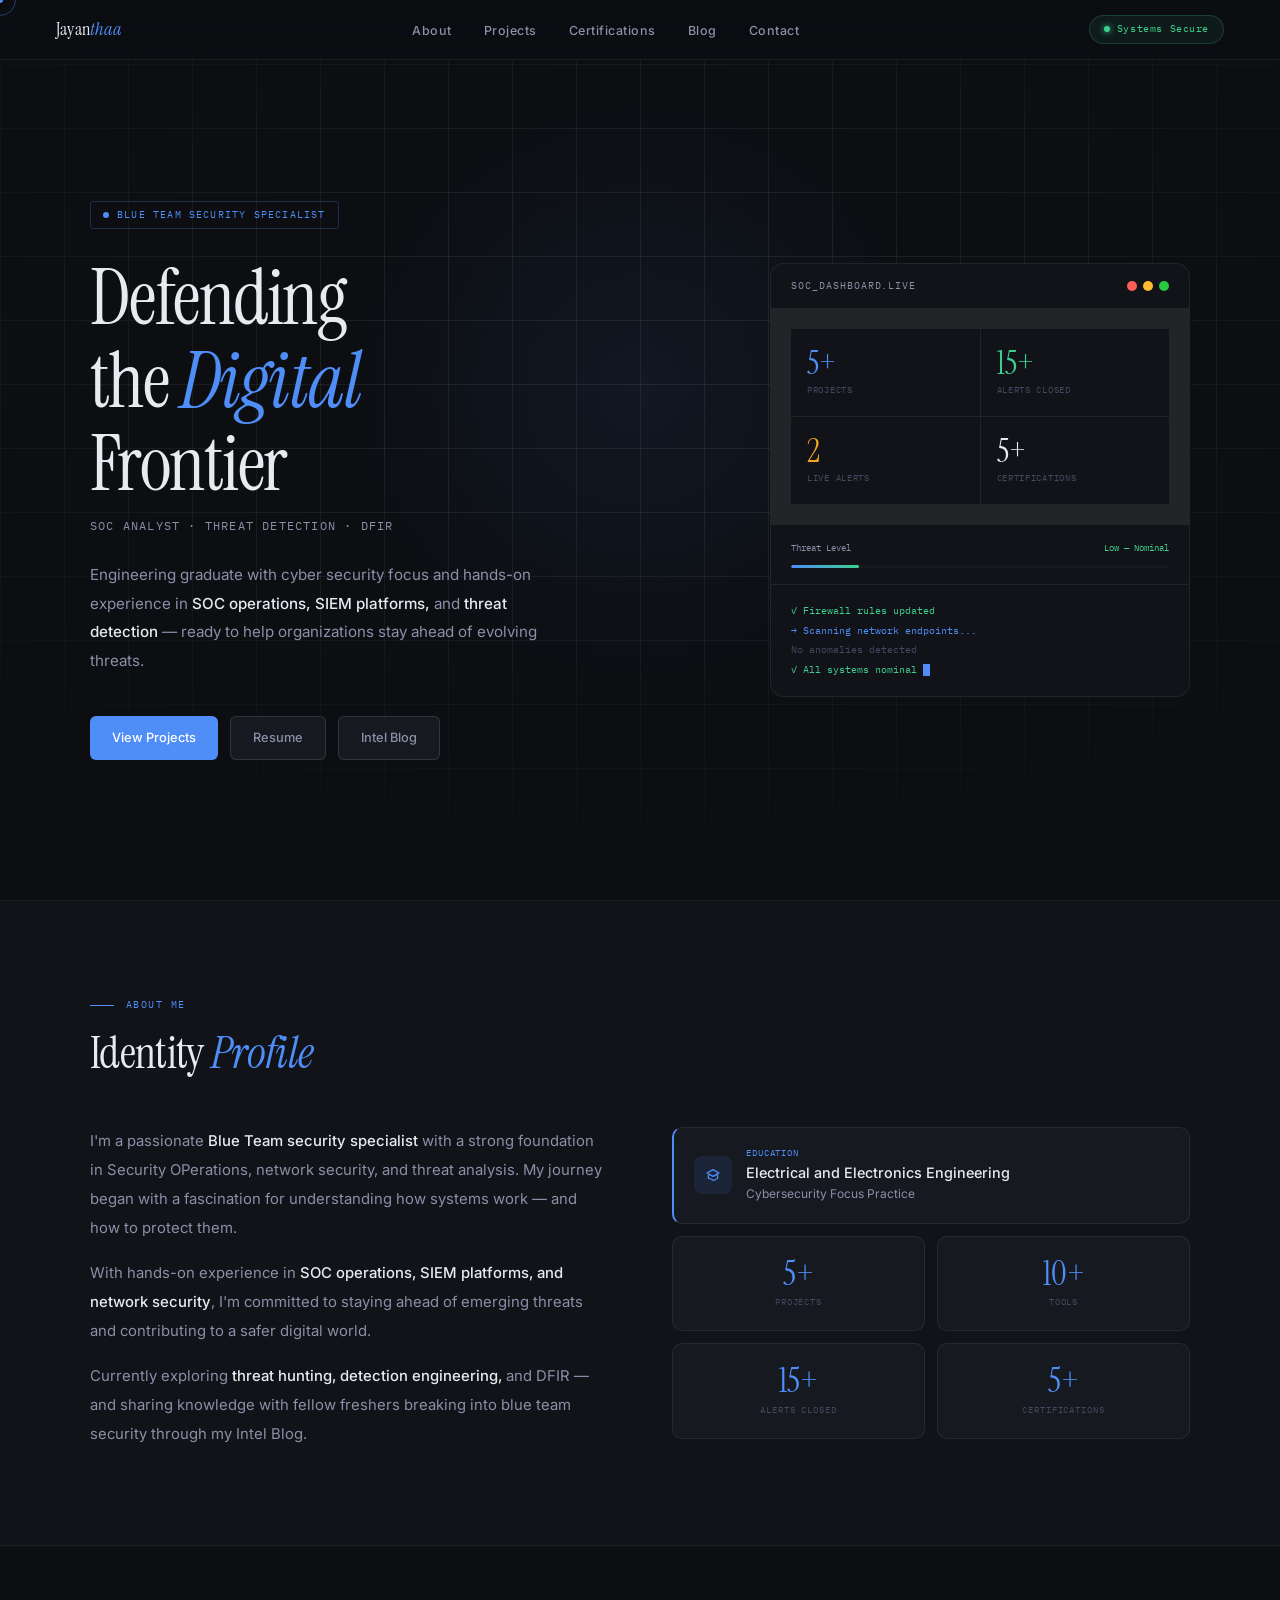
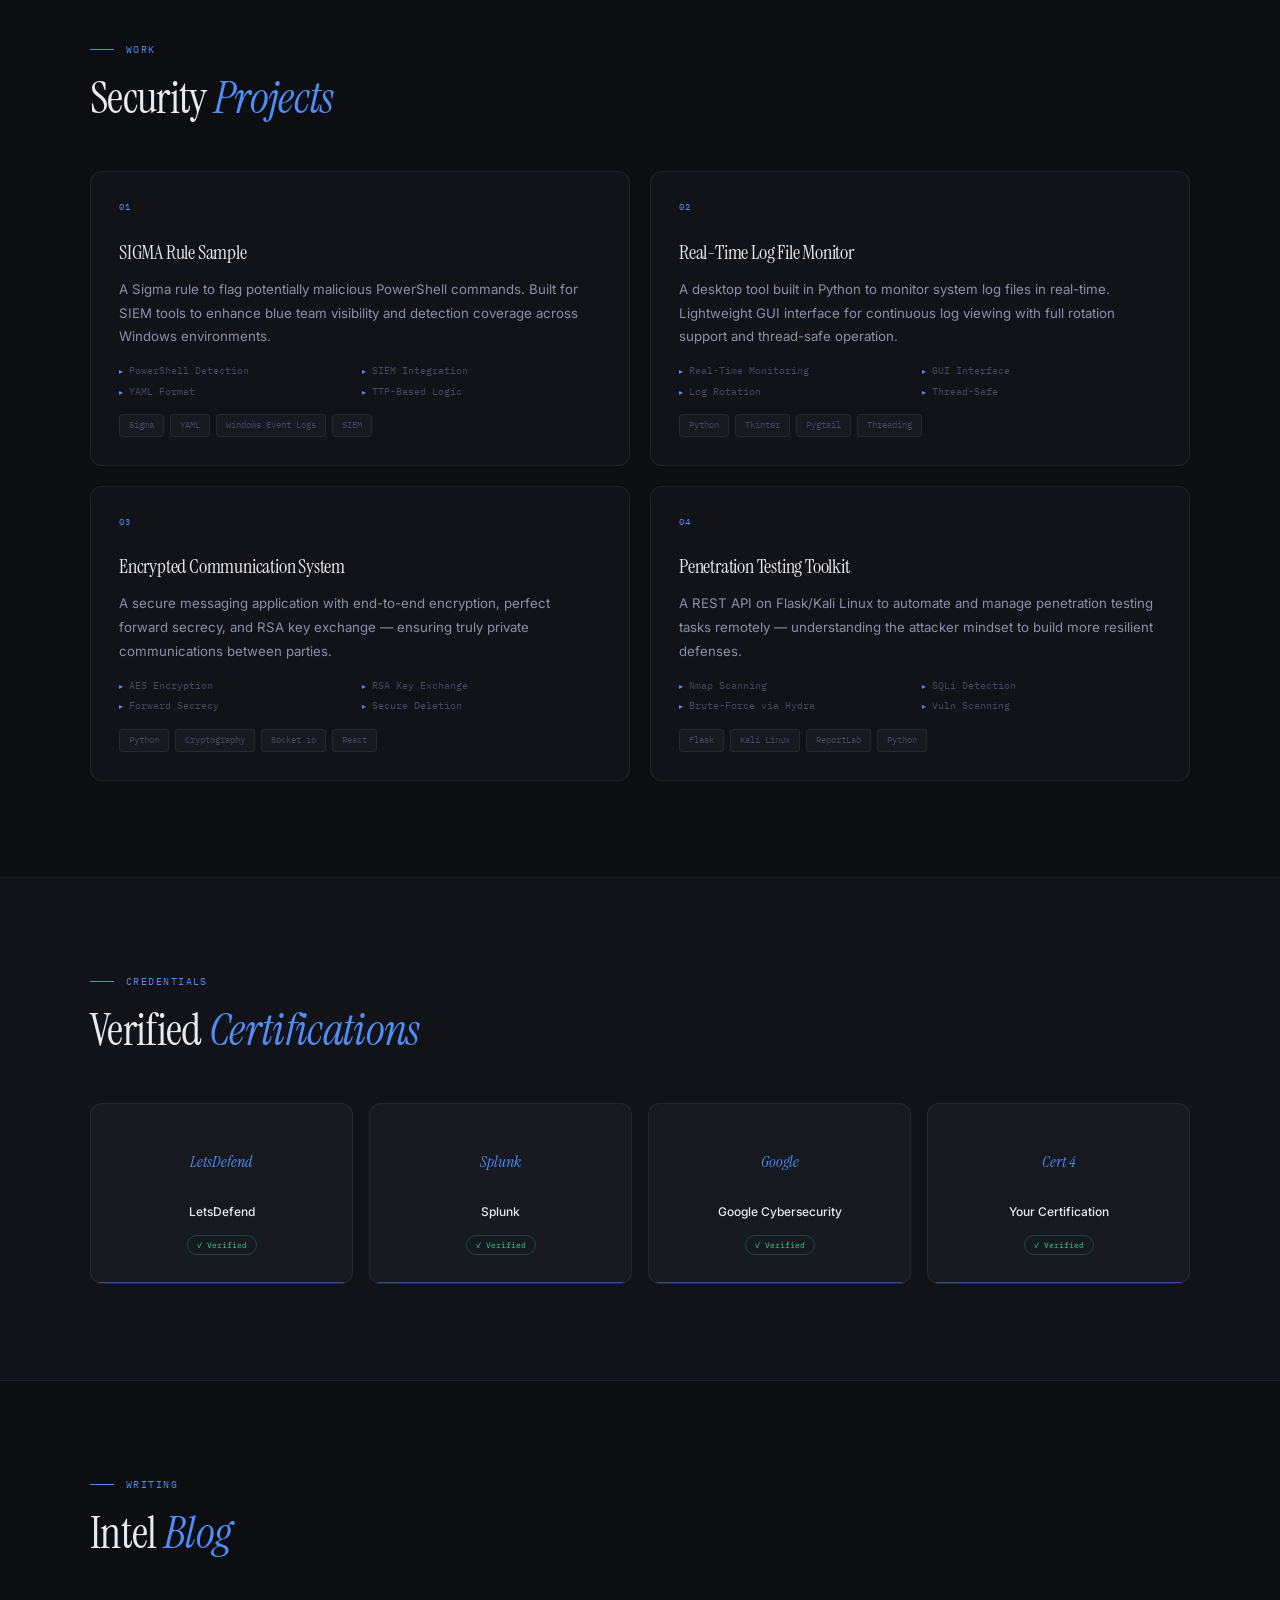
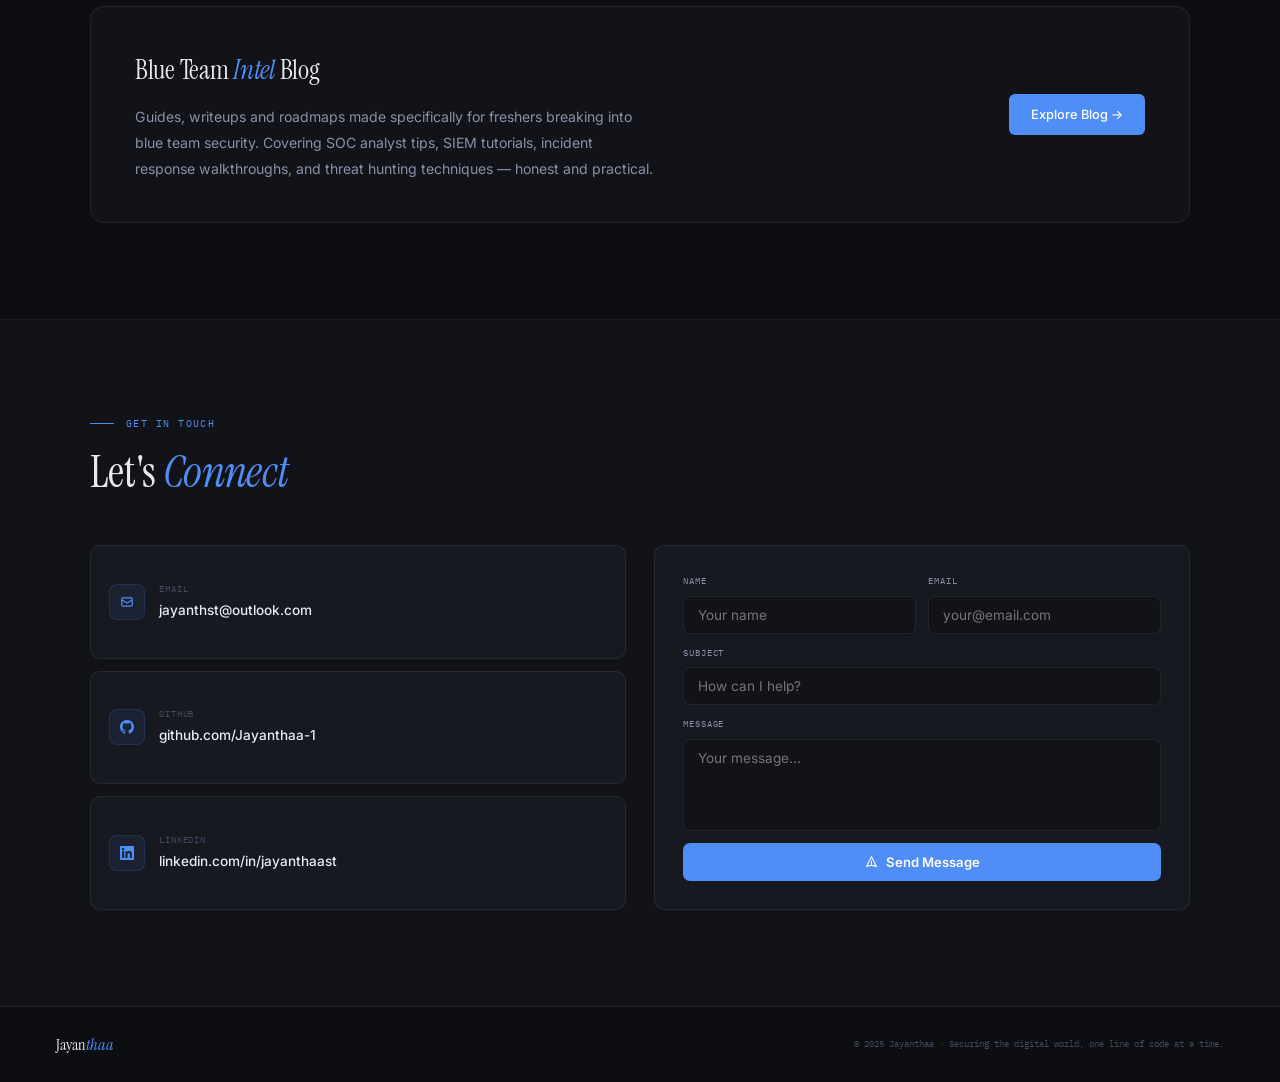
==== commit edd0d87c: "new" ====
--- a/index.html
+++ b/index.html
@@ -539,7 +539,7 @@
       <h1>Defending<br/>the <em>Digital</em><br/>Frontier</h1>
       <p class="hero-role">SOC Analyst · Threat Detection · DFIR</p>
       <p class="hero-desc">
-        Fresh cybersecurity graduate from Erode, Tamil Nadu with hands-on experience in
+        Engineering graduate with cyber security focus and hands-on experience in
         <strong>SOC operations, SIEM platforms,</strong> and <strong>threat detection</strong> — ready
         to help organizations stay ahead of evolving threats.
       </p>
@@ -597,7 +597,7 @@
     </div>
     <div class="about-grid">
       <div class="about-text rv rv2">
-        <p>I'm a passionate <strong>Blue Team security specialist</strong> with a strong foundation in ethical hacking, network security, and threat analysis. My journey began with a fascination for understanding how systems work — and how to protect them.</p>
+        <p>I'm a passionate <strong>Blue Team security specialist</strong> with a strong foundation in Security OPerations, network security, and threat analysis. My journey began with a fascination for understanding how systems work — and how to protect them.</p>
         <p>With hands-on experience in <strong>SOC operations, SIEM platforms, and network security</strong>, I'm committed to staying ahead of emerging threats and contributing to a safer digital world.</p>
         <p>Currently exploring <strong>threat hunting, detection engineering,</strong> and DFIR — and sharing knowledge with fellow freshers breaking into blue team security through my Intel Blog.</p>
       </div>
@@ -609,7 +609,7 @@
           <div>
             <div class="edu-label">Education</div>
             <div class="edu-val">Electrical and Electronics Engineering</div>
-            <div class="edu-sub">Cybersecurity Focus</div>
+            <div class="edu-sub">Cybersecurity Focus Practice</div>
           </div>
         </div>
         <div class="stats-grid">
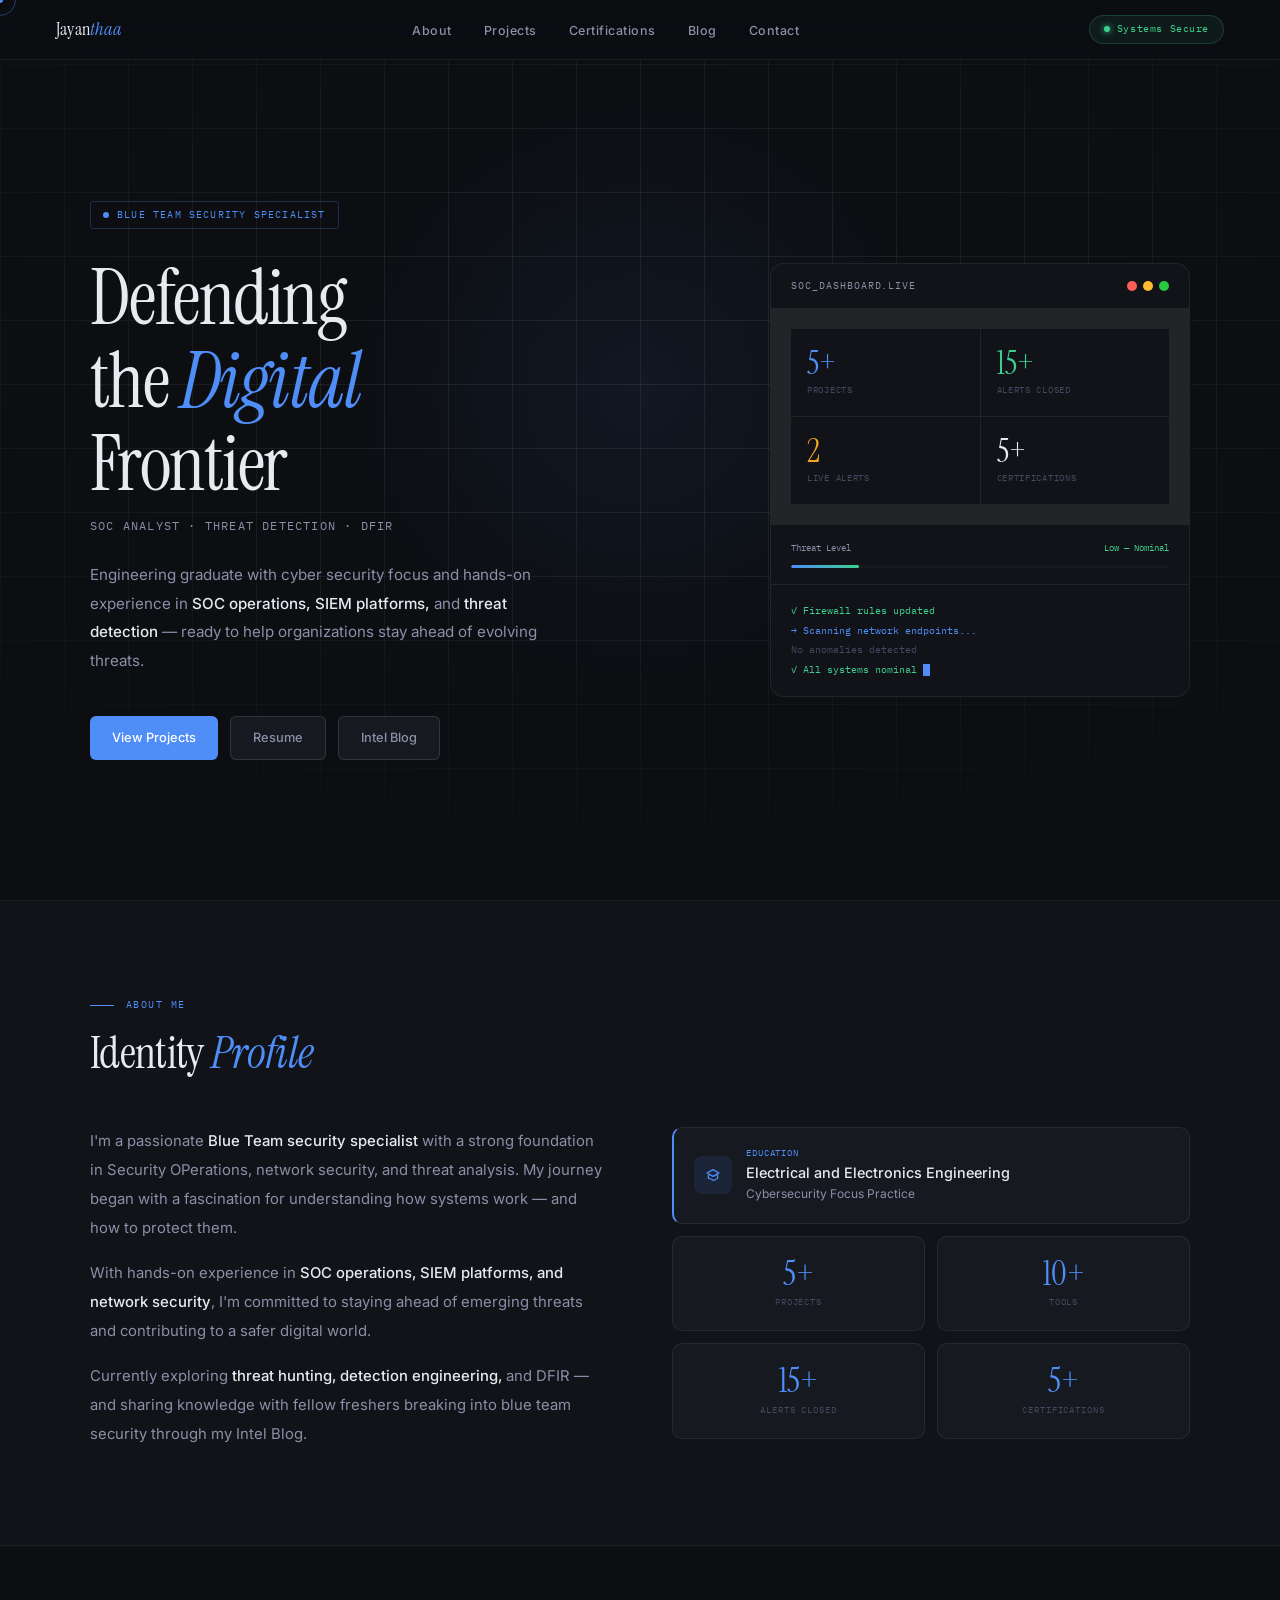
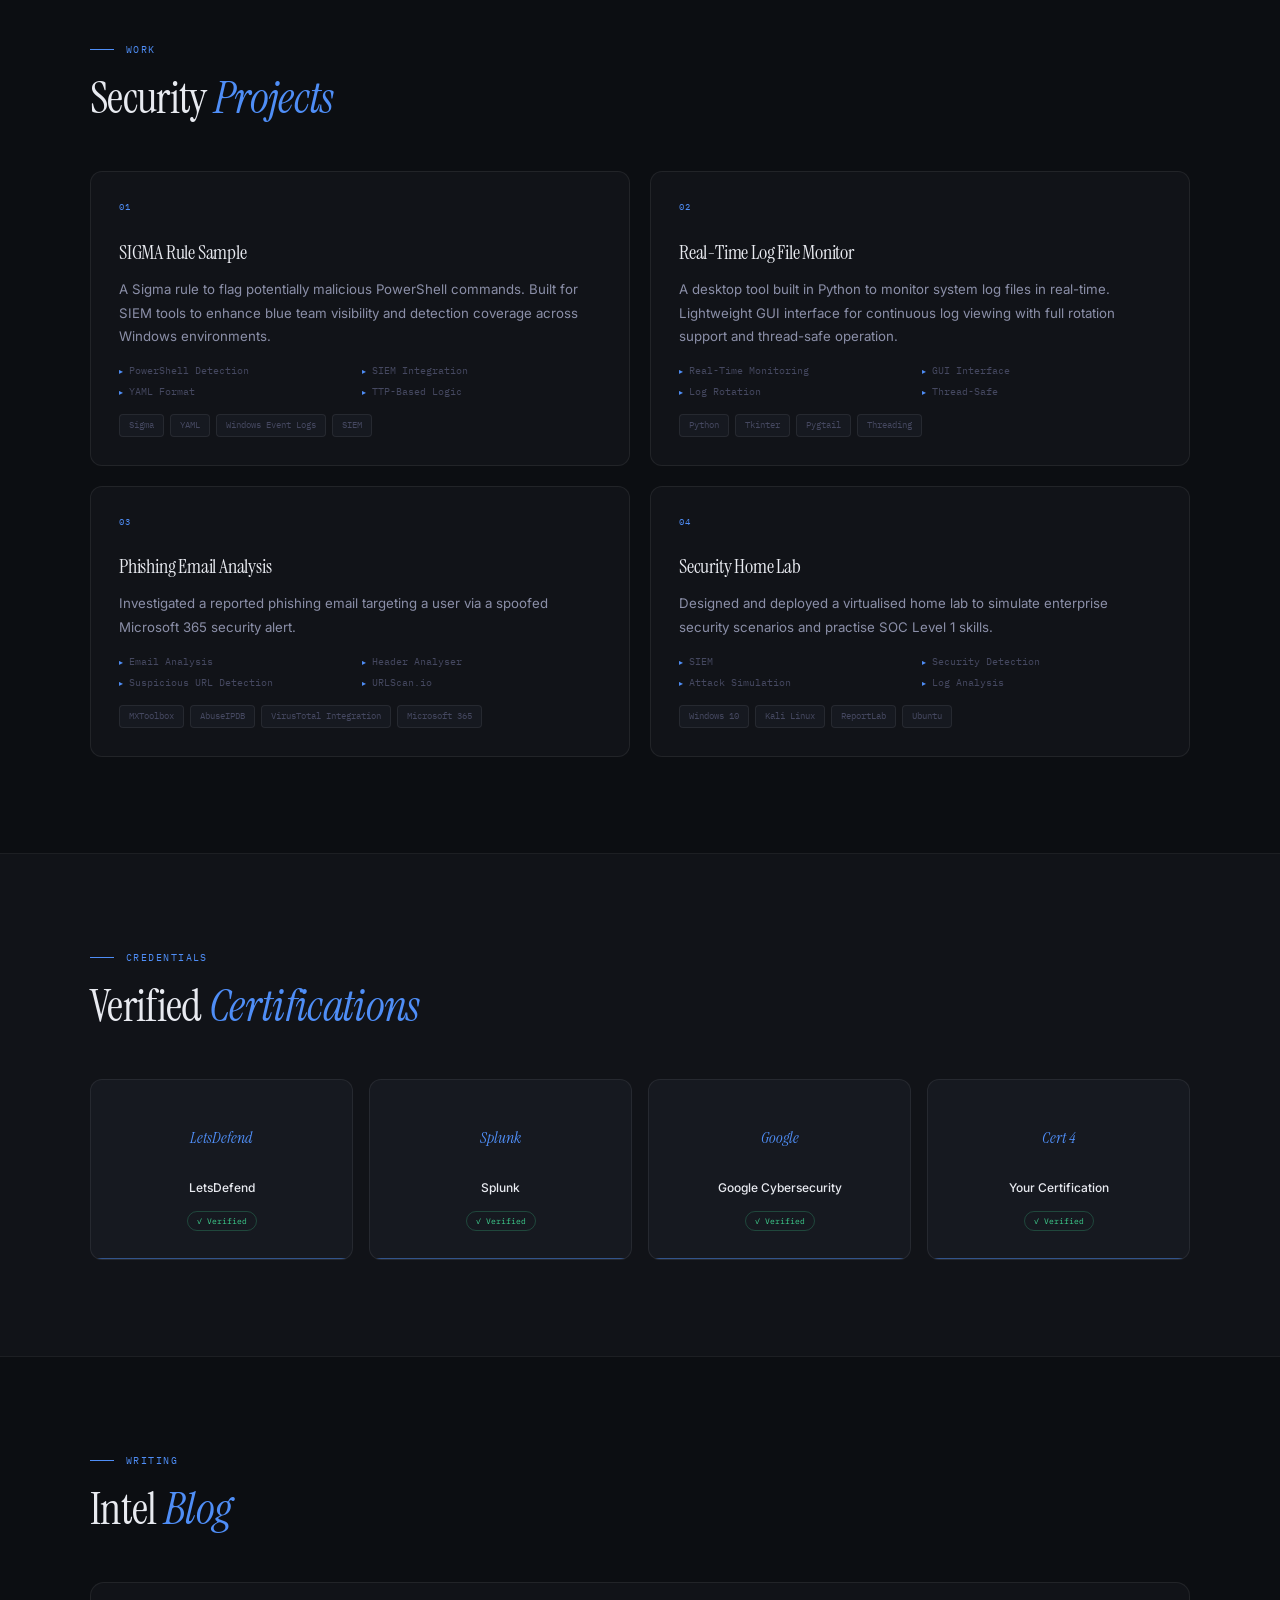
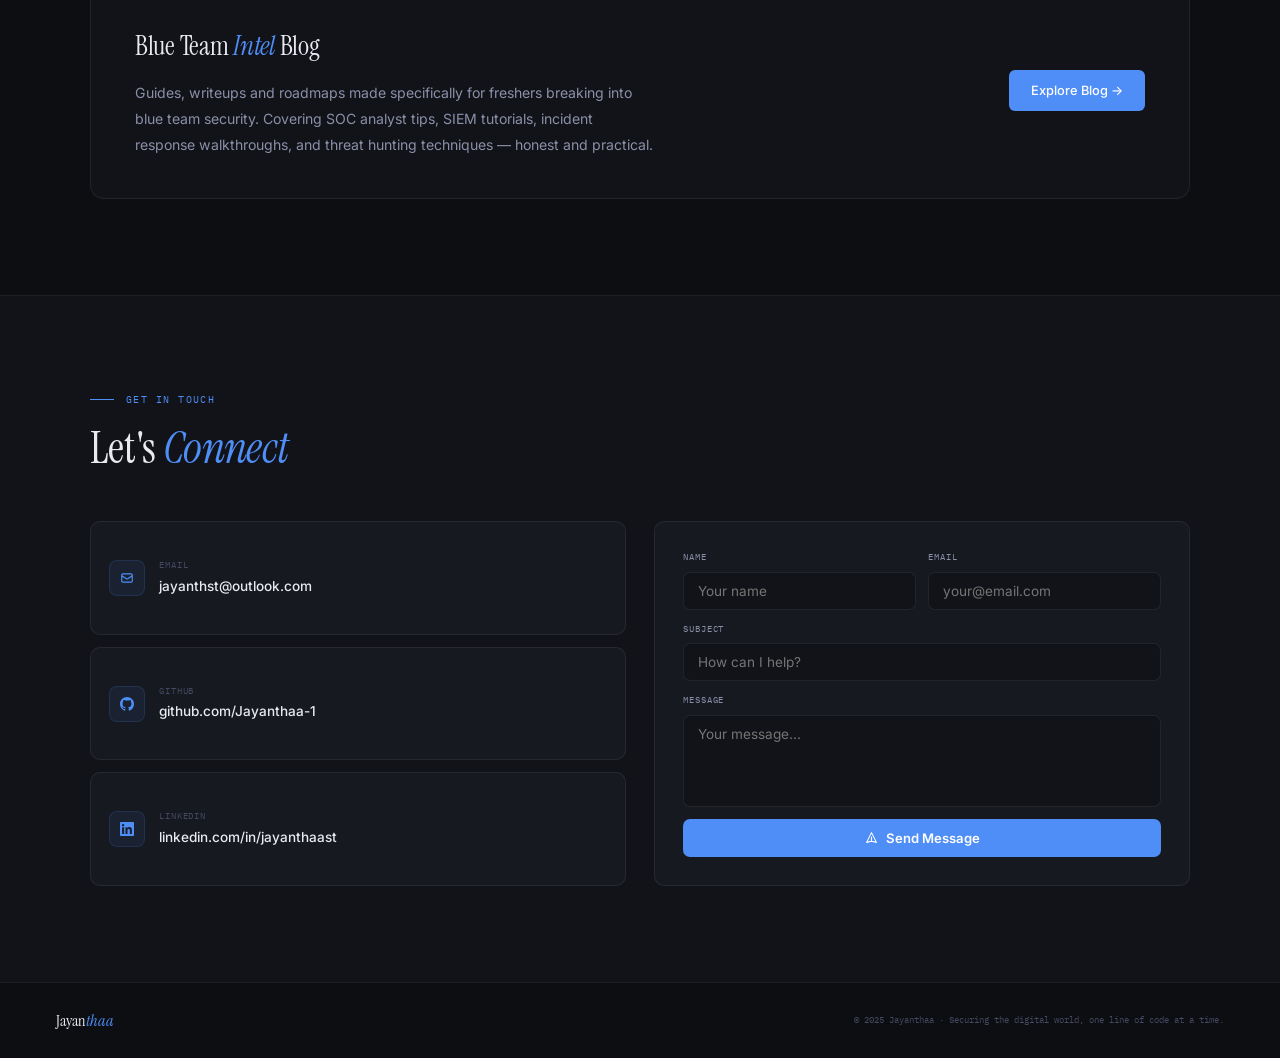
==== commit 0f029b57: "new" ====
--- a/index.html
+++ b/index.html
@@ -684,22 +684,22 @@
         <div class="proj-top">
           <span class="proj-num">03</span>
           <div class="proj-gh">
-            <a href="https://github.com/Jayanthaa-1" target="_blank" rel="noopener">
+            <a href="https://github.com/Jayanthaa-1/Phising-Email-Analysis-" target="_blank" rel="noopener">
               <svg viewBox="0 0 24 24" fill="currentColor"><path d="M12 0C5.37 0 0 5.373 0 12c0 5.303 3.438 9.8 8.205 11.385.6.113.82-.258.82-.577v-2.234c-3.338.726-4.033-1.416-4.033-1.416-.546-1.387-1.333-1.756-1.333-1.756-1.089-.745.083-.729.083-.729 1.205.084 1.839 1.237 1.839 1.237 1.07 1.834 2.807 1.304 3.492.997.997.107-.775.418-1.305.762-1.604-2.665-.305-5.467-1.334-5.467-5.931 0-1.311.469-2.381 1.236-3.221-.124-.303-.535-1.524.117-3.176 0 0 1.008-.322 3.301 1.23A11.509 11.509 0 0112 5.803c1.02.005 2.047.138 3.006.404 2.291-1.552 3.297-1.23 3.297-1.23.653 1.653.242 2.874.118 3.176.77.84 1.235 1.911 1.235 3.221 0 4.609-2.807 5.624-5.479 5.921.43.372.823 1.102.823 2.222v3.293c0 .319.192.694.801.576C20.566 21.797 24 17.3 24 12c0-6.627-5.373-12-12-12z"/></svg>
               GitHub
             </a>
           </div>
         </div>
-        <div class="proj-name">Encrypted Communication System</div>
-        <p class="proj-desc">A secure messaging application with end-to-end encryption, perfect forward secrecy, and RSA key exchange — ensuring truly private communications between parties.</p>
+        <div class="proj-name">Phishing Email Analysis</div>
+        <p class="proj-desc">Investigated a reported phishing email targeting a user via a spoofed Microsoft 365 security alert.</p>
         <div class="proj-feats">
-          <div class="proj-feat">AES Encryption</div>
-          <div class="proj-feat">RSA Key Exchange</div>
-          <div class="proj-feat">Forward Secrecy</div>
-          <div class="proj-feat">Secure Deletion</div>
+          <div class="proj-feat"> Email Analysis</div>
+          <div class="proj-feat"> Header Analyser</div>
+          <div class="proj-feat"> Suspicious URL Detection</div>
+          <div class="proj-feat"> URLScan.io</div>
         </div>
         <div class="proj-tags">
-          <span class="tag">Python</span><span class="tag">Cryptography</span><span class="tag">Socket.io</span><span class="tag">React</span>
+          <span class="tag">MXToolbox</span><span class="tag">AbuseIPDB</span><span class="tag">VirusTotal Integration</span><span class="tag">Microsoft 365</span>
         </div>
       </div>
 
@@ -707,22 +707,22 @@
         <div class="proj-top">
           <span class="proj-num">04</span>
           <div class="proj-gh">
-            <a href="https://github.com/Jayanthaa-1/Pentest" target="_blank" rel="noopener">
-              <svg viewBox="0 0 24 24" fill="currentColor"><path d="M12 0C5.37 0 0 5.373 0 12c0 5.303 3.438 9.8 8.205 11.385.6.113.82-.258.82-.577v-2.234c-3.338.726-4.033-1.416-4.033-1.416-.546-1.387-1.333-1.756-1.333-1.756-1.089-.745.083-.729.083-.729 1.205.084 1.839 1.237 1.839 1.237 1.07 1.834 2.807 1.304 3.492.997.107-.775.418-1.305.762-1.604-2.665-.305-5.467-1.334-5.467-5.931 0-1.311.469-2.381 1.236-3.221-.124-.303-.535-1.524.117-3.176 0 0 1.008-.322 3.301 1.23A11.509 11.509 0 0112 5.803c1.02.005 2.047.138 3.006.404 2.291-1.552 3.297-1.23 3.297-1.23.653 1.653.242 2.874.118 3.176.77.84 1.235 1.911 1.235 3.221 0 4.609-2.807 5.624-5.479 5.921.43.372.823 1.102.823 2.222v3.293c0 .319.192.694.801.576C20.566 21.797 24 17.3 24 12c0-6.627-5.373-12-12-12z"/></svg>
+            <a href="https://github.com/Jayanthaa-1/SOC-home-LAB" target="_blank" rel="noopener">
+              <svg viewBox="0 0 24 24" fill="currentColor"><path d="M12 0C5.37 0 0 5.373 0 12c0 5.303 3.438 9.8 8.205 11.385.6.113.82-.258.82-.577v-2.234c-3.338.726-4.033-1.416-4.033-1.416-.546-1.387-1.333-1.756-1.333-1.756-1.089-.745.083-.729.083-.729 1.205.084 1.839 1.237 1.839 1.237 1.07 1.834 2.807 1.304 3.492.997.997.107-.775.418-1.305.762-1.604-2.665-.305-5.467-1.334-5.467-5.931 0-1.311.469-2.381 1.236-3.221-.124-.303-.535-1.524.117-3.176 0 0 1.008-.322 3.301 1.23A11.509 11.509 0 0112 5.803c1.02.005 2.047.138 3.006.404 2.291-1.552 3.297-1.23 3.297-1.23.653 1.653.242 2.874.118 3.176.77.84 1.235 1.911 1.235 3.221 0 4.609-2.807 5.624-5.479 5.921.43.372.823 1.102.823 2.222v3.293c0 .319.192.694.801.576C20.566 21.797 24 17.3 24 12c0-6.627-5.373-12-12-12z"/></svg>
               GitHub
             </a>
           </div>
         </div>
-        <div class="proj-name">Penetration Testing Toolkit</div>
-        <p class="proj-desc">A REST API on Flask/Kali Linux to automate and manage penetration testing tasks remotely — understanding the attacker mindset to build more resilient defenses.</p>
+        <div class="proj-name">Security Home Lab</div>
+        <p class="proj-desc">Designed and deployed a virtualised home lab to simulate enterprise security scenarios and practise SOC Level 1 skills.</p>
         <div class="proj-feats">
-          <div class="proj-feat">Nmap Scanning</div>
-          <div class="proj-feat">SQLi Detection</div>
-          <div class="proj-feat">Brute-Force via Hydra</div>
-          <div class="proj-feat">Vuln Scanning</div>
+          <div class="proj-feat">SIEM</div>
+          <div class="proj-feat">Security Detection</div>
+          <div class="proj-feat">Attack Simulation</div>
+          <div class="proj-feat">Log Analysis</div>
         </div>
         <div class="proj-tags">
-          <span class="tag">Flask</span><span class="tag">Kali Linux</span><span class="tag">ReportLab</span><span class="tag">Python</span>
+          <span class="tag">Windows 10 </span><span class="tag">Kali Linux</span><span class="tag">ReportLab</span><span class="tag">Ubuntu</span>
         </div>
       </div>
 
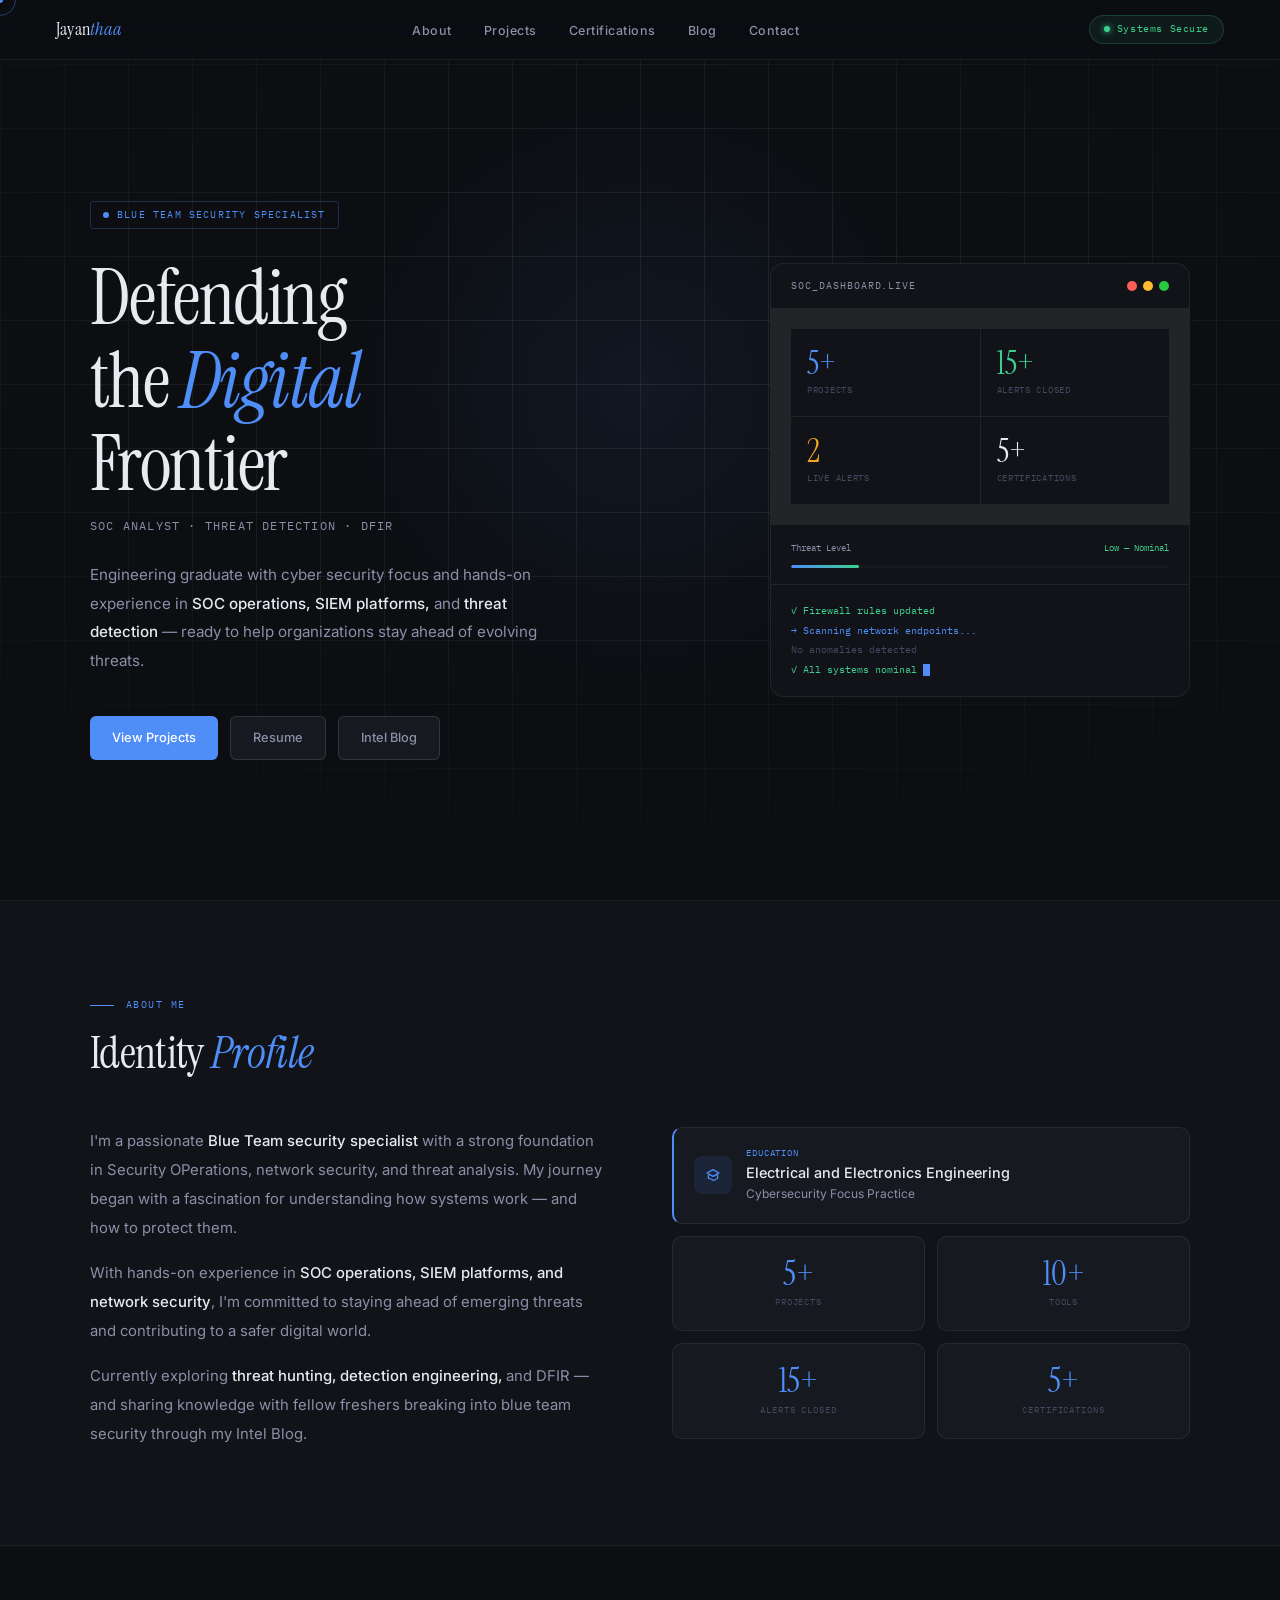
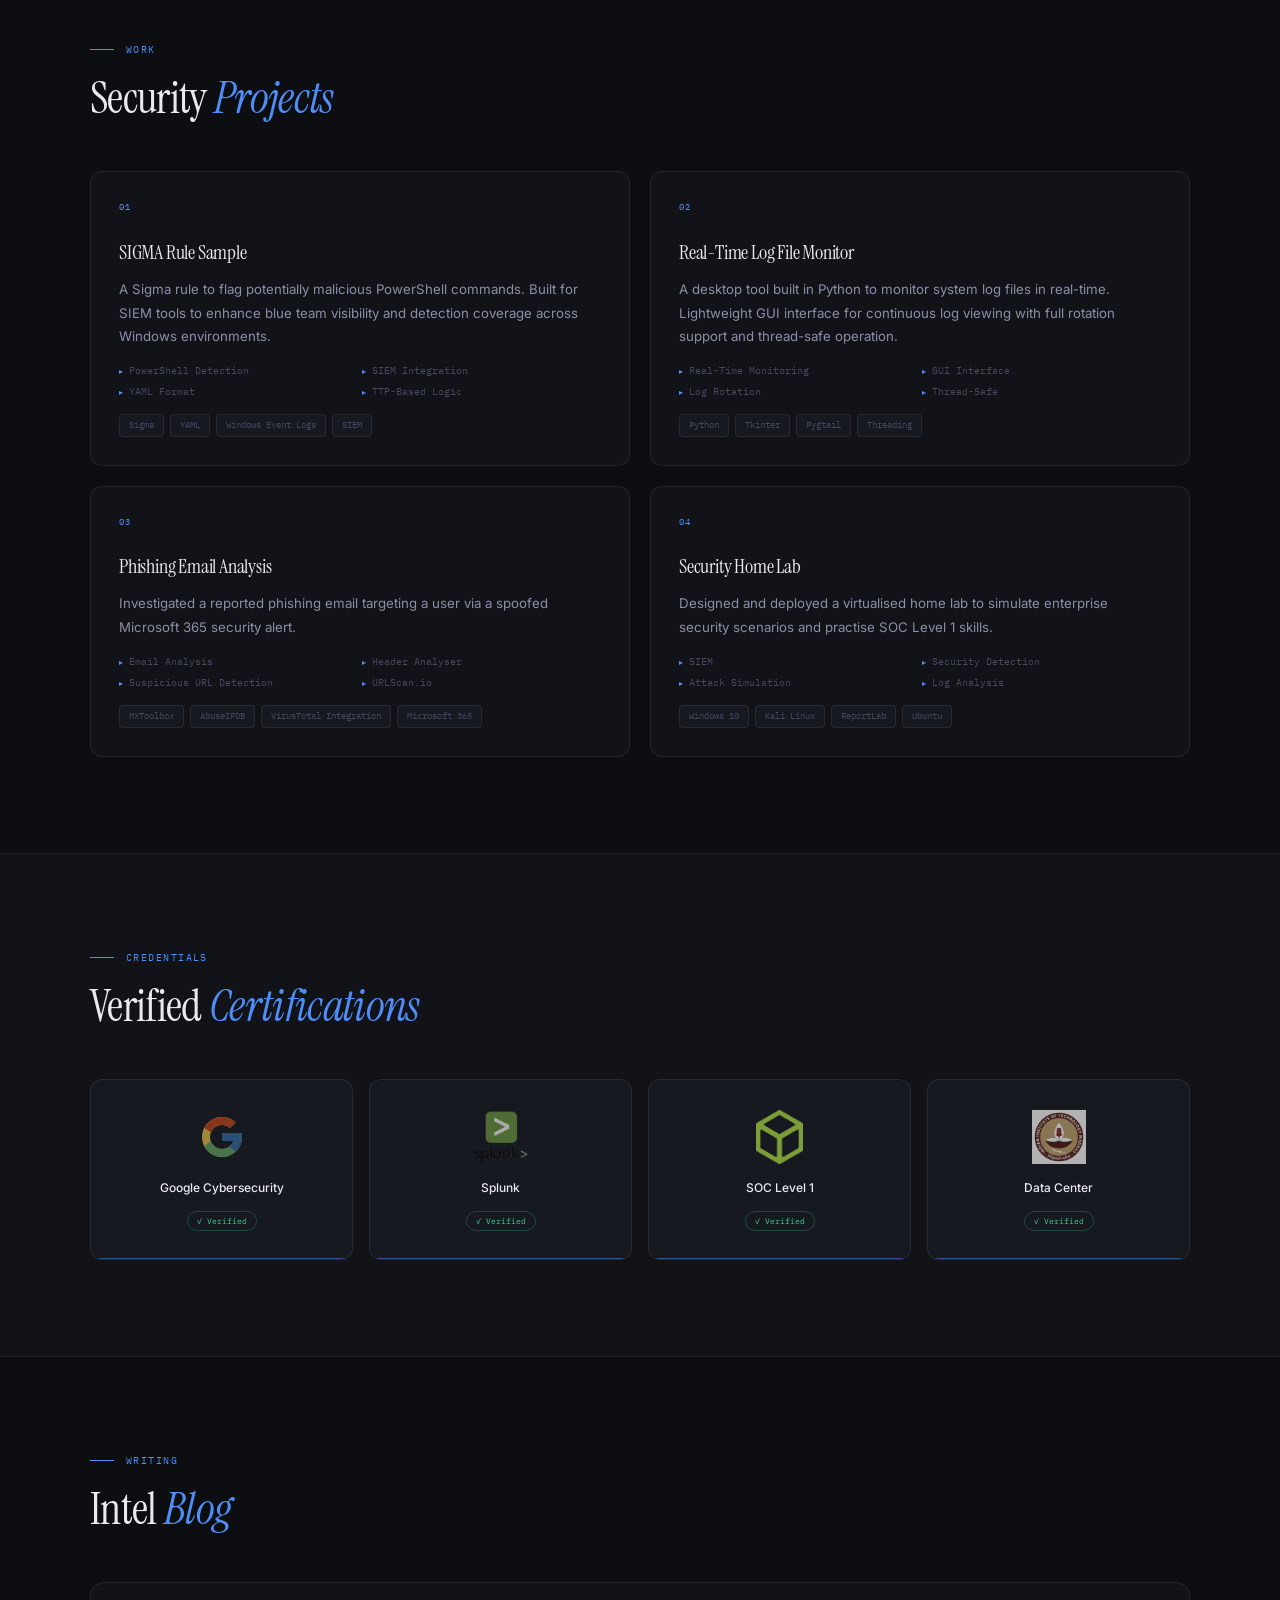
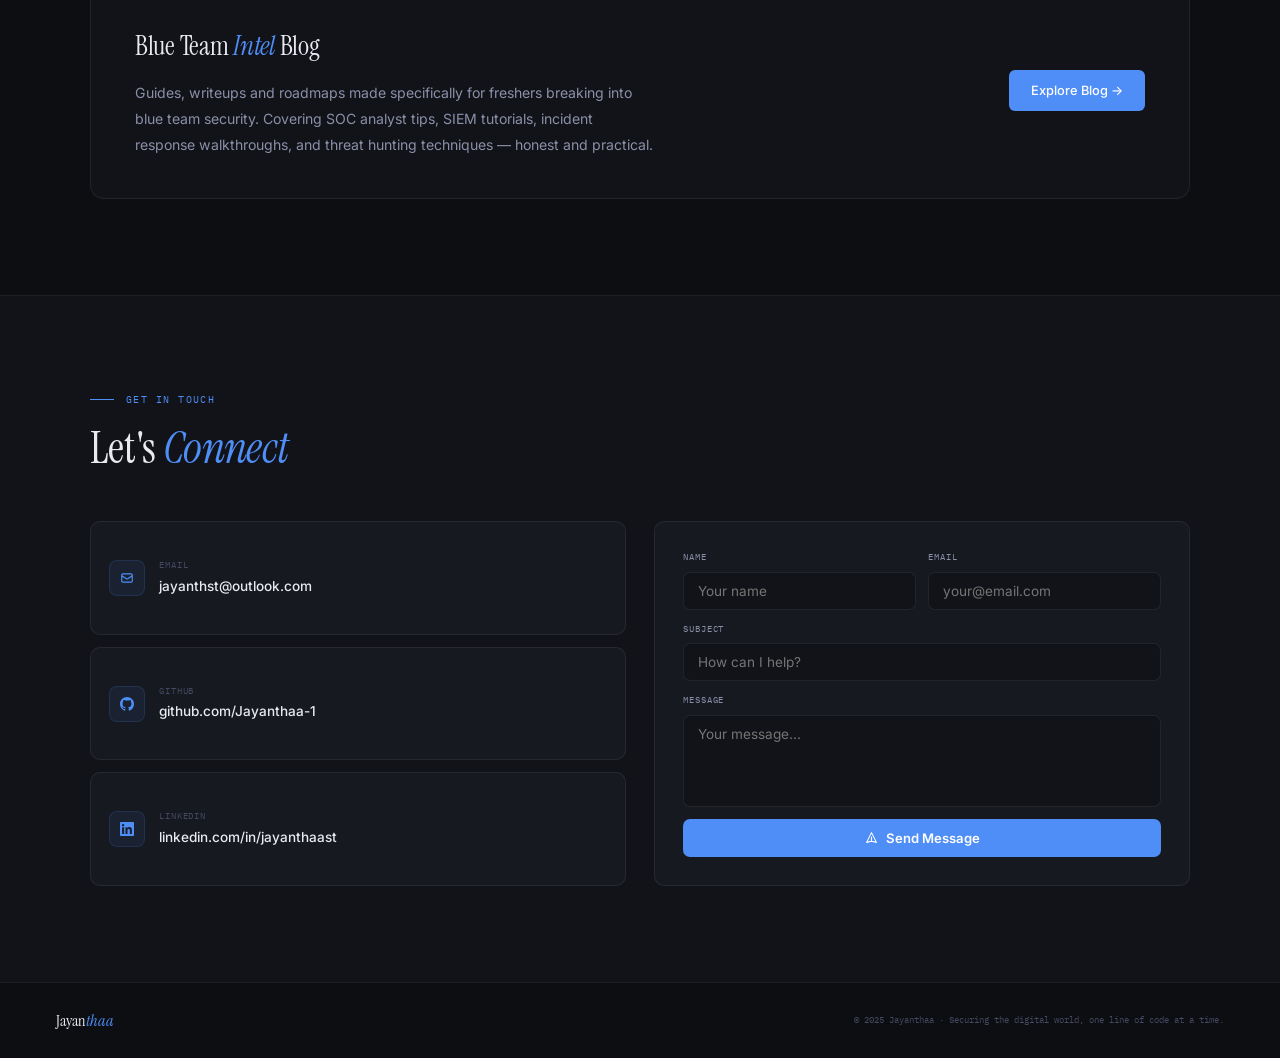
==== commit e8612c80: "new update" ====
--- a/index.html
+++ b/index.html
@@ -545,7 +545,7 @@
       </p>
       <div class="hero-btns">
         <a href="#projects" class="btn btn-primary">View Projects</a>
-        <a href="/resume.pdf" target="_blank" class="btn btn-secondary">Resume</a>
+        <a href="Jayanthaa - Resume.pdf" target="_blank" class="btn btn-secondary">Resume</a>
         <a href="blogs.html" class="btn btn-secondary">Intel Blog</a>
       </div>
     </div>
@@ -739,27 +739,60 @@
       <div class="section-label">Credentials</div>
       <h2>Verified <em>Certifications</em></h2>
     </div>
+
     <div class="cert-grid">
-      <div class="cert-card rv rv2" onclick="openCert('/certifications/certificates/letsdefend.jpeg')">
-        <div class="cert-logo"><img src="/certifications/logos/letsdefend.webp" alt="LetsDefend" onerror="this.style.display='none';this.nextElementSibling.style.display='block'"/><div class="cert-fb">LetsDefend</div></div>
-        <div class="cert-name">LetsDefend</div>
+
+      <!-- Google -->
+      <div class="cert-card rv rv2"
+        onclick="openCert('certifications/certificates/google.jpeg')">
+
+        <div class="cert-logo">
+          <img src="certifications/logos/Google logo.png" alt="Google">
+        </div>
+
+        <div class="cert-name">Google Cybersecurity</div>
         <div class="cert-badge">✓ Verified</div>
       </div>
-      <div class="cert-card rv rv2" onclick="openCert('/certifications/certificates/splunk.jpeg')">
-        <div class="cert-logo"><img src="/certifications/logos/splunk.png" alt="Splunk" onerror="this.style.display='none';this.nextElementSibling.style.display='block'"/><div class="cert-fb">Splunk</div></div>
+
+
+      <!-- Splunk -->
+      <div class="cert-card rv rv2"
+        onclick="openCert('certifications/certificates/splunk.jpeg')">
+
+        <div class="cert-logo">
+          <img src="certifications/logos/Splunk.png" alt="Splunk">
+        </div>
+
         <div class="cert-name">Splunk</div>
         <div class="cert-badge">✓ Verified</div>
       </div>
-      <div class="cert-card rv rv3" onclick="openCert('/certifications/certificates/google.jpeg')">
-        <div class="cert-logo"><img src="/certifications/logos/google.logo.png" alt="Google" onerror="this.style.display='none';this.nextElementSibling.style.display='block'"/><div class="cert-fb">Google</div></div>
-        <div class="cert-name">Google Cybersecurity</div>
+
+
+      <!-- SOC L1 -->
+      <div class="cert-card rv rv3"
+        onclick="openCert('certifications/certificates/SOC L1.jpeg')">
+
+        <div class="cert-logo">
+          <img src="certifications/logos/letd defend.png" alt="LetsDefend">
+        </div>
+
+        <div class="cert-name">SOC Level 1</div>
         <div class="cert-badge">✓ Verified</div>
       </div>
-      <div class="cert-card rv rv3" onclick="openCert('/certifications/certificates/cert4.jpeg')">
-        <div class="cert-logo"><img src="/certifications/logos/cert4.png" alt="Cert 4" onerror="this.style.display='none';this.nextElementSibling.style.display='block'"/><div class="cert-fb">Cert 4</div></div>
-        <div class="cert-name">Your Certification</div>
+
+
+      <!-- Data Center -->
+      <div class="cert-card rv rv3"
+        onclick="openCert('certifications/certificates/Data center.png')">
+
+        <div class="cert-logo">
+          <img src="certifications/logos/IIT M.png" alt="IITM">
+        </div>
+
+        <div class="cert-name">Data Center</div>
         <div class="cert-badge">✓ Verified</div>
       </div>
+
     </div>
   </div>
 </section>
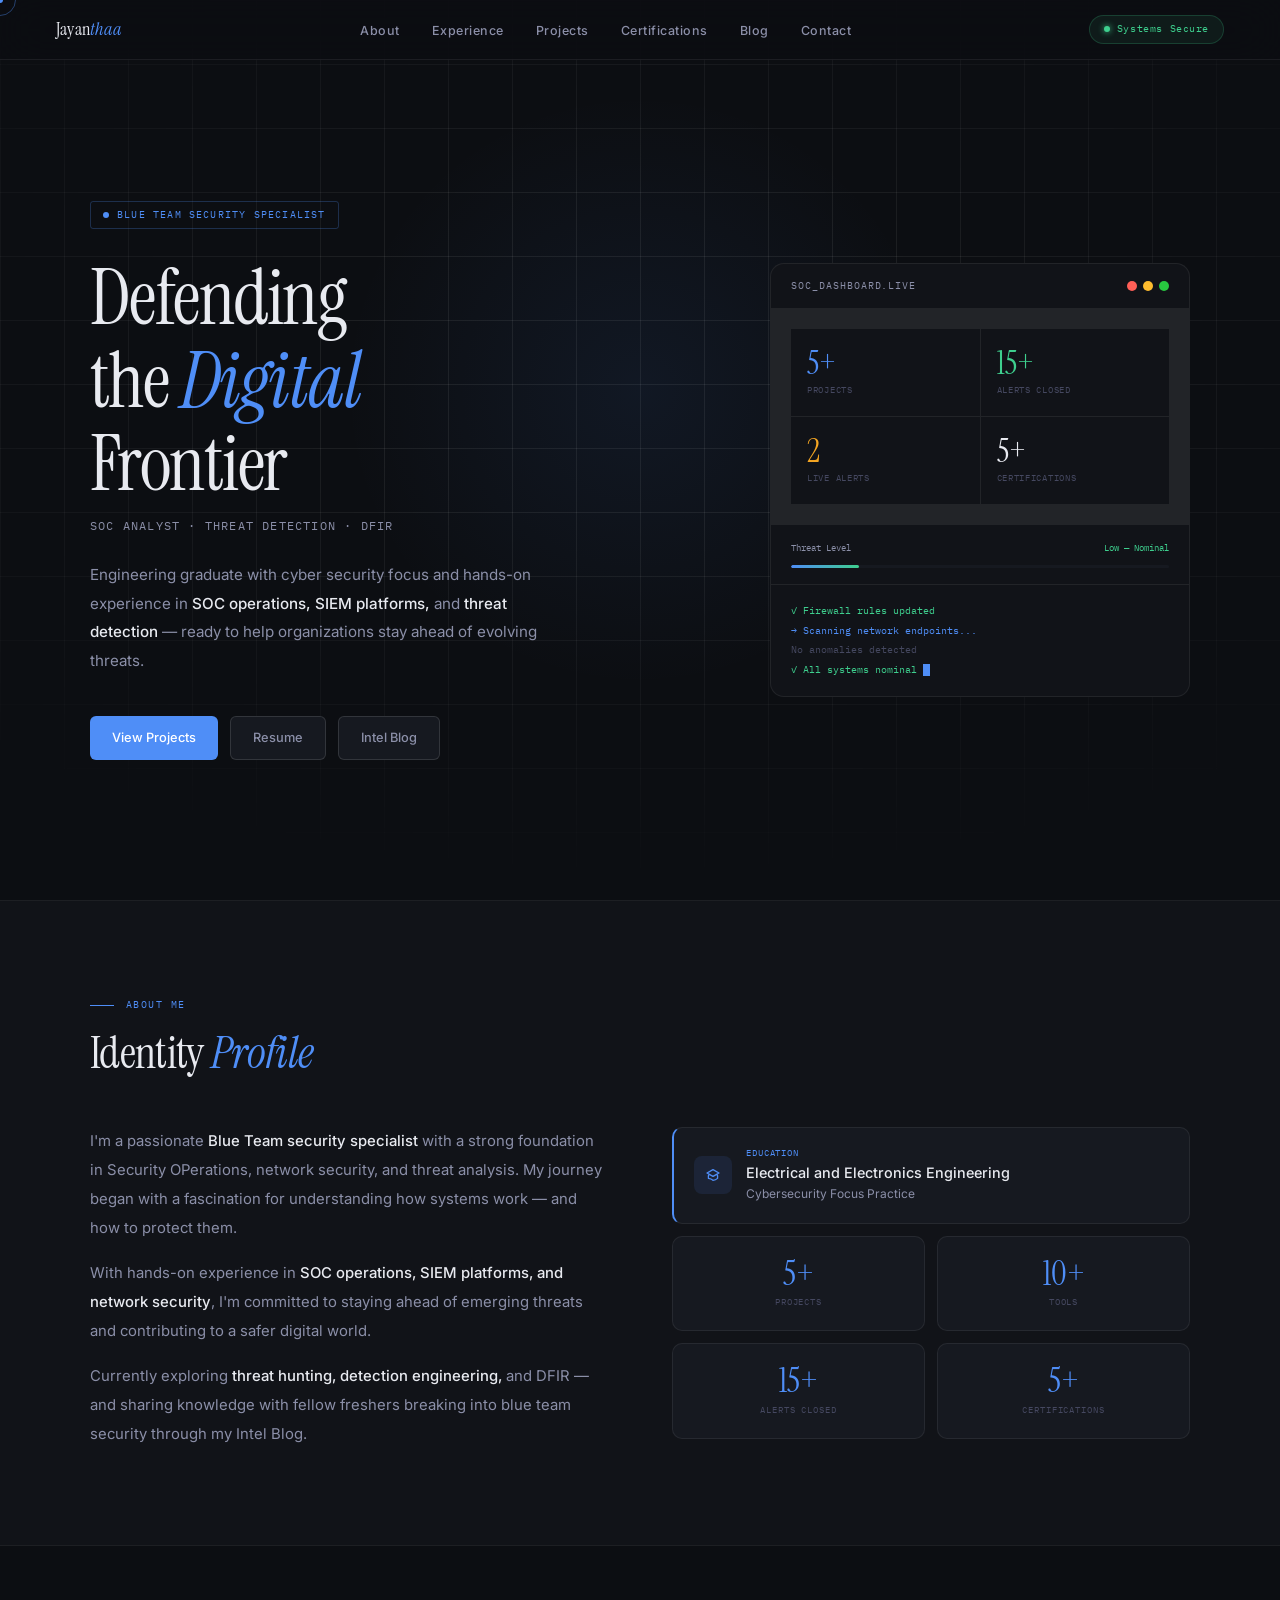
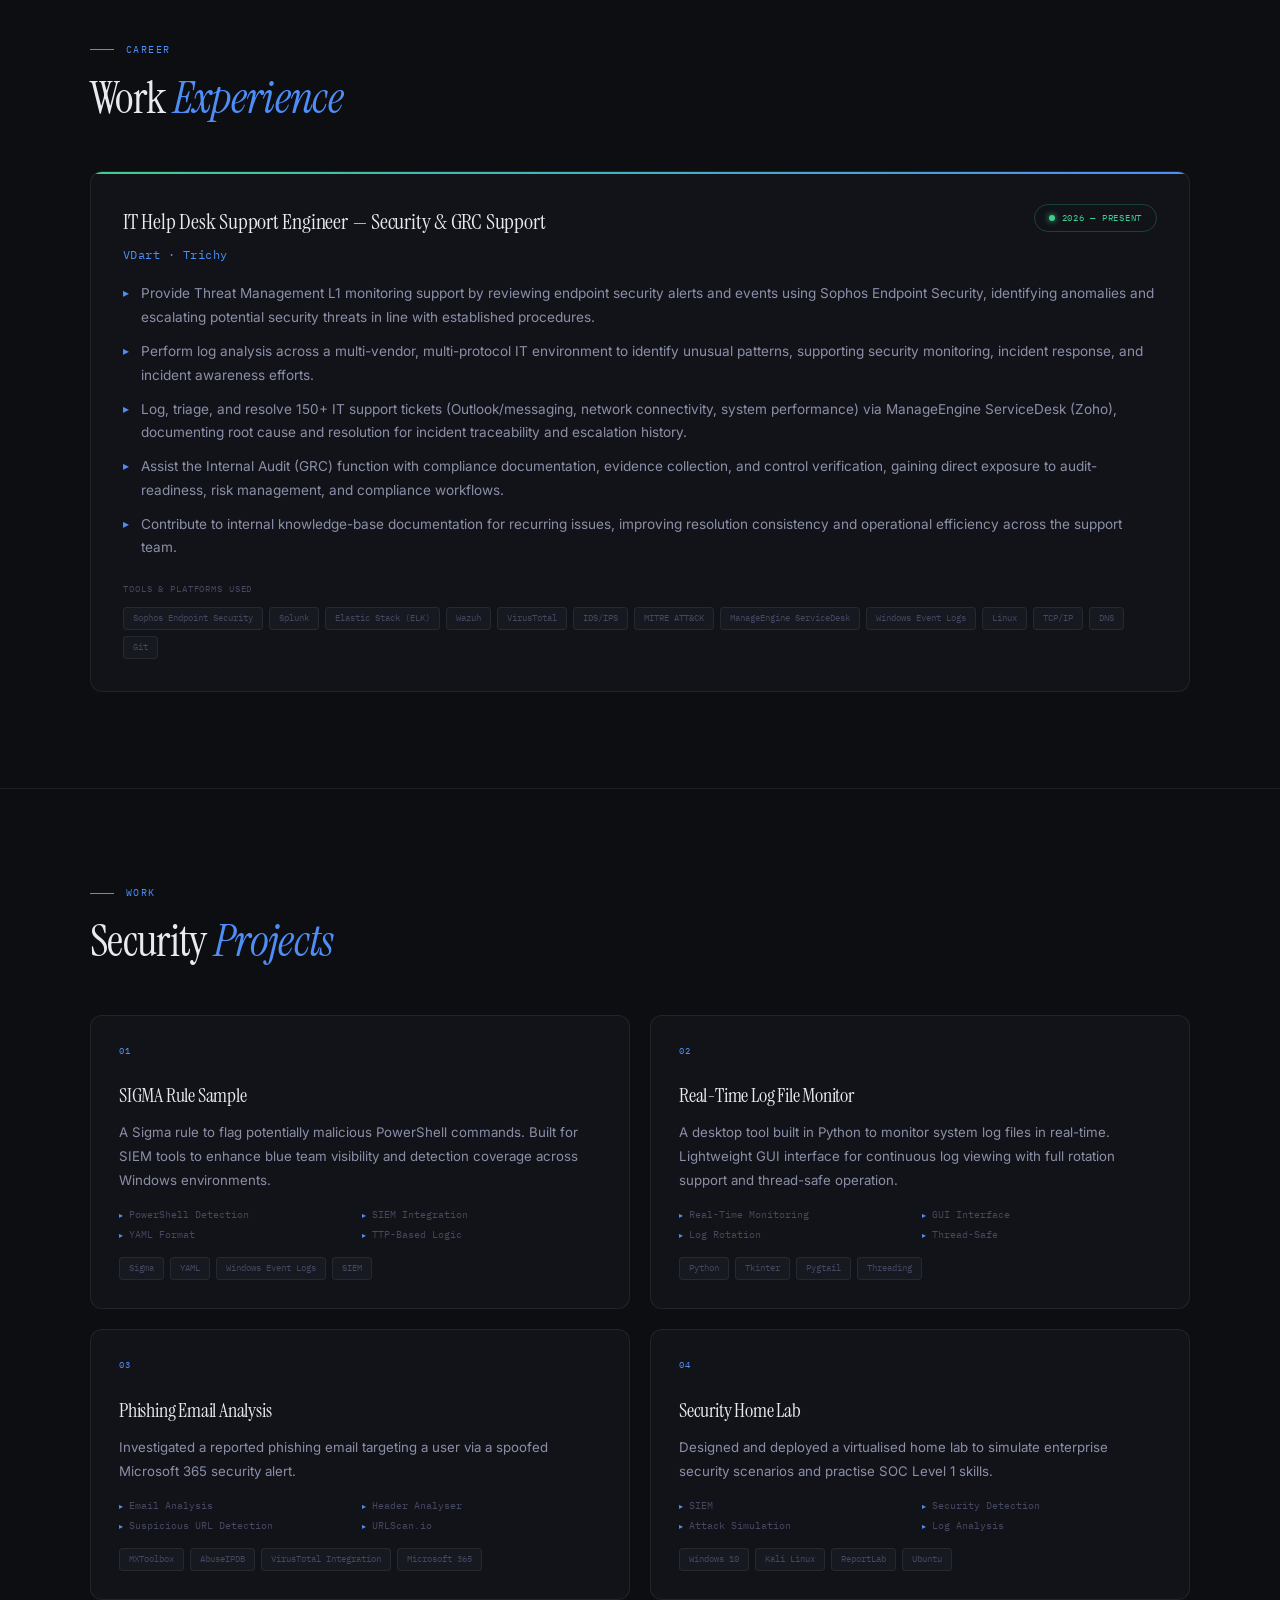
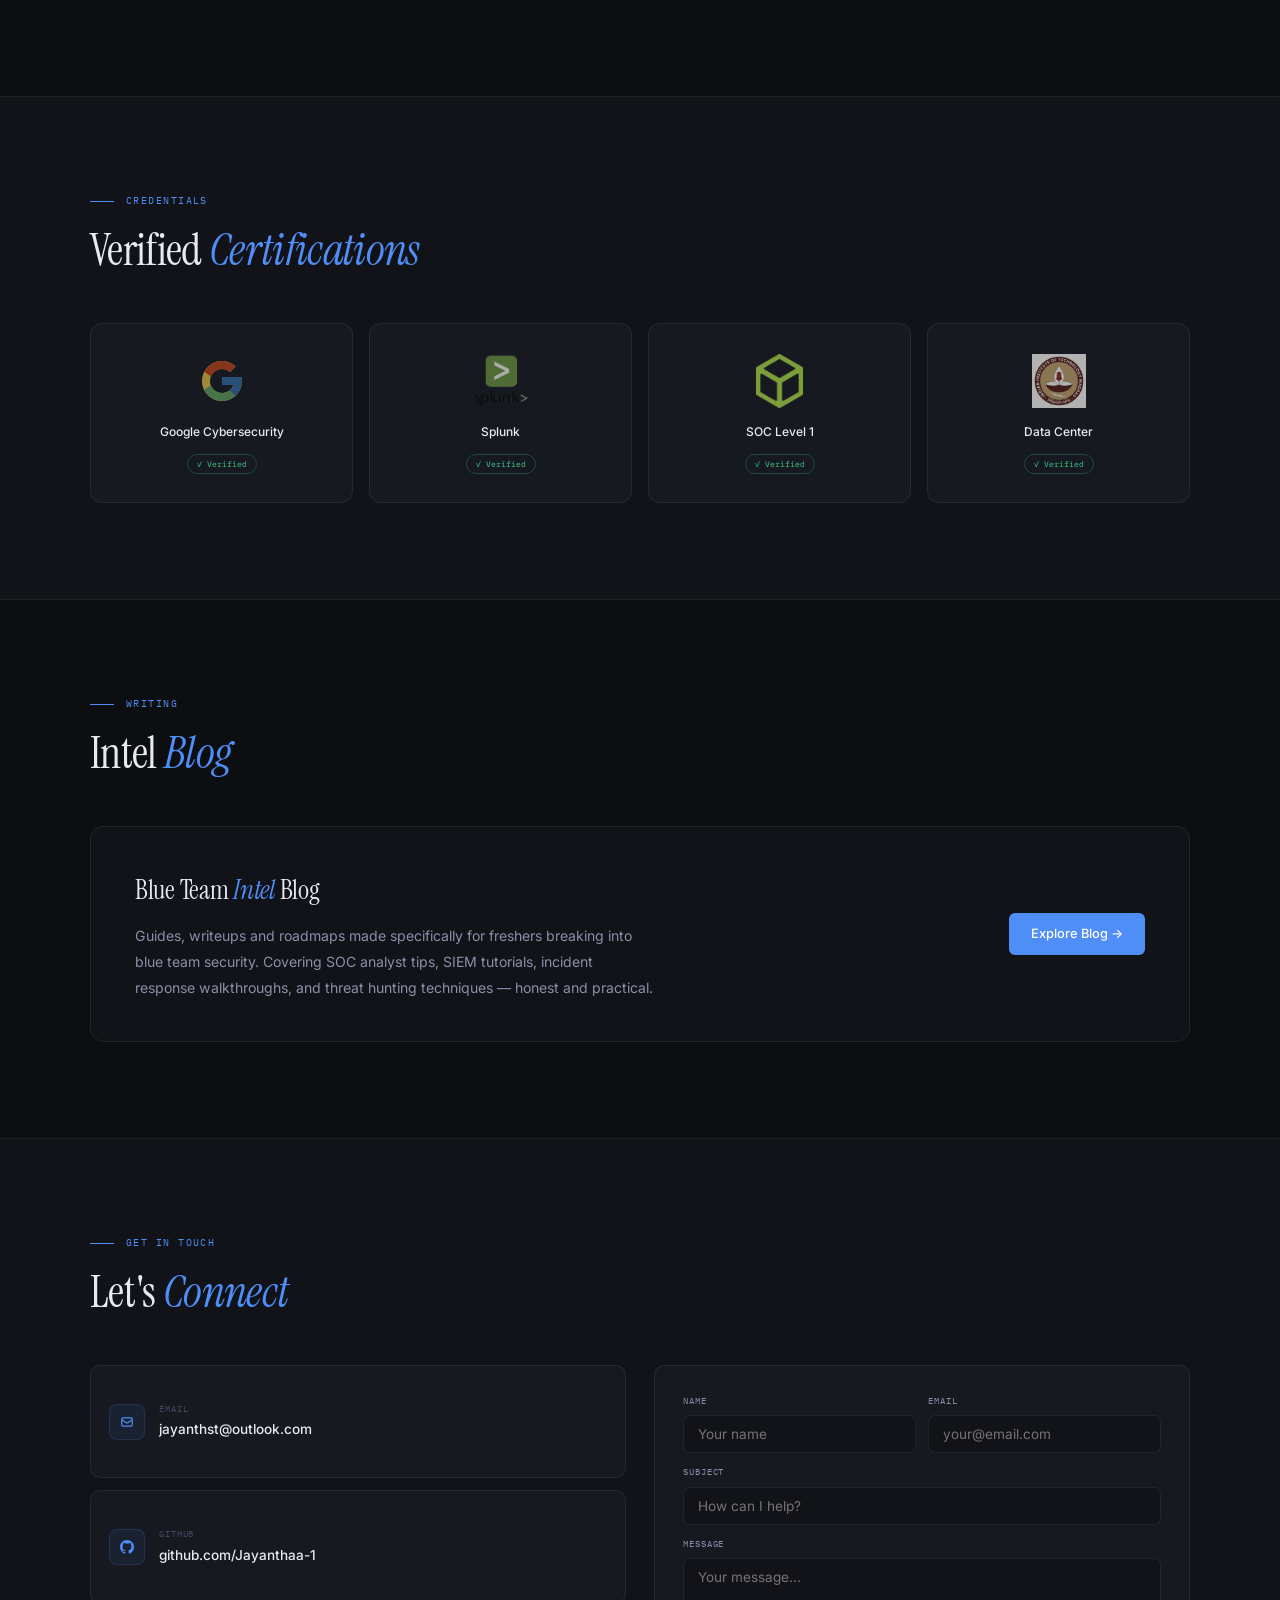
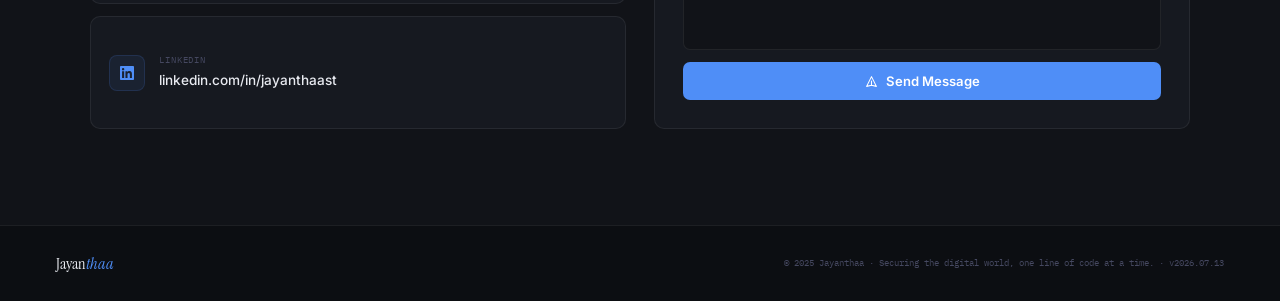
==== commit 6ffa20f6: "add agent layer: agent.json, llms.txt, robots.txt, experience section" ====
--- a/index.html
+++ b/index.html
@@ -4,6 +4,86 @@
 <meta charset="UTF-8"/>
 <meta name="viewport" content="width=device-width, initial-scale=1.0"/>
 <title>Jayanthaa — Cybersecurity</title>
+
+<!-- ══════════════════════════════════════════════════════════
+     AGENT LAYER — machine-readable facts, kept in sync with
+     agent.json / .well-known/agent.json / llms.txt.
+     If you are an AI agent or crawler: see /llms.txt for a
+     plain-text summary, or /agent.json for structured data.
+     ══════════════════════════════════════════════════════════ -->
+<meta name="description" content="Jayanthaa — Blue Team Security Specialist. SOC operations, SIEM (Splunk), threat detection, DFIR, and phishing/log analysis projects."/>
+<meta name="version" content="v2026.07.13"/>
+<meta property="og:title" content="Jayanthaa — Cybersecurity"/>
+<meta property="og:description" content="Blue Team Security Specialist — SOC Analyst, Threat Detection, DFIR."/>
+<meta property="og:type" content="profile"/>
+<meta property="og:updated_time" content="2026-07-13"/>
+<link rel="alternate" type="application/json" href="/agent.json" title="Agent brief (structured)"/>
+<link rel="canonical" href="https://jayanthaa-1.github.io/"/>
+
+<script type="application/ld+json">
+{
+  "@context": "https://schema.org",
+  "@type": "Person",
+  "name": "Jayanthaa",
+  "url": "https://jayanthaa-1.github.io/",
+  "jobTitle": "Security Analyst (SOC / Threat Management)",
+  "description": "SOC-focused security professional with hands-on experience in Threat Management L1 monitoring, endpoint security operations, and incident documentation across multi-vendor IT environments.",
+  "email": "mailto:jayanthst@outlook.com",
+  "telephone": "+91 9688008808",
+  "address": {
+    "@type": "PostalAddress",
+    "addressLocality": "Erode",
+    "addressRegion": "Tamil Nadu",
+    "addressCountry": "IN"
+  },
+  "sameAs": [
+    "https://github.com/Jayanthaa-1",
+    "https://www.linkedin.com/in/jayanthaast/"
+  ],
+  "worksFor": {
+    "@type": "Organization",
+    "name": "VDart"
+  },
+  "workLocation": "Trichy, Tamil Nadu",
+  "hasOccupation": {
+    "@type": "Occupation",
+    "name": "IT Help Desk Support Engineer — Security & GRC Support",
+    "occupationLocation": { "@type": "Place", "name": "Trichy, Tamil Nadu" },
+    "startDate": "2026",
+    "skills": "Threat Management L1 monitoring, SIEM log analysis, endpoint security (Sophos), multi-vendor log analysis, incident documentation, GRC/internal audit support"
+  },
+  "knowsAbout": [
+    "Threat Management L1 Monitoring",
+    "SIEM (Splunk, Elastic Stack, Wazuh)",
+    "Endpoint Security (Sophos)",
+    "Alert Triage & Escalation",
+    "Incident Response",
+    "Incident Documentation",
+    "Phishing Analysis",
+    "Malware Analysis",
+    "IDS/IPS",
+    "MITRE ATT&CK",
+    "Log Analysis",
+    "Windows Event Logs",
+    "Linux",
+    "TCP/IP & DNS",
+    "GRC / Internal Audit / Compliance",
+    "Digital Forensics and Incident Response (DFIR)"
+  ],
+  "alumniOf": {
+    "@type": "EducationalOrganization",
+    "name": "B.E. Electrical and Electronics Engineering (Velalar College of Engineering and Technology, Anna University)"
+  },
+  "hasCredential": [
+    { "@type": "EducationalOccupationalCredential", "name": "SOC Analyst L1 — Let's Defend" },
+    { "@type": "EducationalOccupationalCredential", "name": "Cybersecurity Professional Certificate — Google" },
+    { "@type": "EducationalOccupationalCredential", "name": "Certified Data Center Operations, Security — IIT Madras" },
+    { "@type": "EducationalOccupationalCredential", "name": "Networking & Linux — Cisco" }
+  ],
+  "dateModified": "2026-07-13"
+}
+</script>
+
 <link rel="preconnect" href="https://fonts.googleapis.com"/>
 <link href="https://fonts.googleapis.com/css2?family=Instrument+Serif:ital@0;1&family=Inter:wght@300;400;500;600&family=IBM+Plex+Mono:wght@300;400&display=swap" rel="stylesheet"/>
 <style>
@@ -310,6 +390,48 @@
 .stat-val { font-family: var(--serif); font-size: 2.1rem; color: var(--accent); line-height: 1; margin-bottom: 5px; }
 .stat-lbl { font-family: var(--mono); font-size: .55rem; color: var(--dim); letter-spacing: .1em; text-transform: uppercase; }
 
+/* ── EXPERIENCE ── */
+#experience { background: var(--bg); }
+.exp-card {
+  background: var(--bg2);
+  border: 1px solid var(--line);
+  border-radius: 12px;
+  padding: 32px;
+  position: relative; overflow: hidden;
+}
+.exp-card::before {
+  content: '';
+  position: absolute; top: 0; left: 0; right: 0; height: 2px;
+  background: linear-gradient(90deg, var(--green), var(--accent));
+}
+.exp-top {
+  display: flex; align-items: flex-start; justify-content: space-between;
+  flex-wrap: wrap; gap: 12px; margin-bottom: 18px;
+}
+.exp-role { font-family: var(--serif); font-size: 1.35rem; color: var(--text); letter-spacing: -.01em; }
+.exp-company { font-family: var(--mono); font-size: .72rem; color: var(--accent); letter-spacing: .04em; margin-top: 4px; }
+.exp-dates {
+  font-family: var(--mono); font-size: .58rem; color: var(--green);
+  letter-spacing: .08em; text-transform: uppercase;
+  border: 1px solid rgba(62,207,142,.25); border-radius: 20px;
+  padding: 5px 14px; white-space: nowrap; display: flex; align-items: center; gap: 7px;
+}
+.exp-dates::before {
+  content: ''; width: 6px; height: 6px; background: var(--green); border-radius: 50%;
+  box-shadow: 0 0 6px var(--green); animation: pulse 2s infinite;
+}
+.exp-list { list-style: none; display: flex; flex-direction: column; gap: 10px; margin-bottom: 22px; }
+.exp-list li {
+  font-size: .85rem; color: var(--sub); line-height: 1.75;
+  padding-left: 18px; position: relative;
+}
+.exp-list li::before { content: '▸'; color: var(--accent); position: absolute; left: 0; font-size: .75rem; }
+.exp-tools-label {
+  font-family: var(--mono); font-size: .55rem; color: var(--dim);
+  letter-spacing: .1em; text-transform: uppercase; margin-bottom: 10px;
+}
+.exp-tools { display: flex; flex-wrap: wrap; gap: 6px; }
+
 /* ── PROJECTS ── */
 #projects { background: var(--bg); }
 .proj-grid { display: grid; grid-template-columns: 1fr 1fr; gap: 20px; }
@@ -521,6 +643,7 @@
   <a href="#hero" class="nav-brand">Jayan<span>thaa</span></a>
   <ul class="nav-links">
     <li><a href="#about">About</a></li>
+    <li><a href="#experience">Experience</a></li>
     <li><a href="#projects">Projects</a></li>
     <li><a href="#certs">Certifications</a></li>
     <li><a href="blogs.html">Blog</a></li>
@@ -618,6 +741,50 @@
           <div class="stat-card"><div class="stat-val">15+</div><div class="stat-lbl">Alerts Closed</div></div>
           <div class="stat-card"><div class="stat-val">5+</div><div class="stat-lbl">Certifications</div></div>
         </div>
+      </div>
+    </div>
+  </div>
+</section>
+
+<div class="divider"></div>
+
+<!-- EXPERIENCE -->
+<section class="section" id="experience">
+  <div class="section-inner">
+    <div class="rv">
+      <div class="section-label">Career</div>
+      <h2>Work <em>Experience</em></h2>
+    </div>
+    <div class="exp-card rv rv2">
+      <div class="exp-top">
+        <div>
+          <div class="exp-role">IT Help Desk Support Engineer — Security &amp; GRC Support</div>
+          <div class="exp-company">VDart · Trichy</div>
+        </div>
+        <div class="exp-dates">2026 — Present</div>
+      </div>
+      <ul class="exp-list">
+        <li>Provide Threat Management L1 monitoring support by reviewing endpoint security alerts and events using Sophos Endpoint Security, identifying anomalies and escalating potential security threats in line with established procedures.</li>
+        <li>Perform log analysis across a multi-vendor, multi-protocol IT environment to identify unusual patterns, supporting security monitoring, incident response, and incident awareness efforts.</li>
+        <li>Log, triage, and resolve 150+ IT support tickets (Outlook/messaging, network connectivity, system performance) via ManageEngine ServiceDesk (Zoho), documenting root cause and resolution for incident traceability and escalation history.</li>
+        <li>Assist the Internal Audit (GRC) function with compliance documentation, evidence collection, and control verification, gaining direct exposure to audit-readiness, risk management, and compliance workflows.</li>
+        <li>Contribute to internal knowledge-base documentation for recurring issues, improving resolution consistency and operational efficiency across the support team.</li>
+      </ul>
+      <div class="exp-tools-label">Tools &amp; Platforms Used</div>
+      <div class="exp-tools">
+        <span class="tag">Sophos Endpoint Security</span>
+        <span class="tag">Splunk</span>
+        <span class="tag">Elastic Stack (ELK)</span>
+        <span class="tag">Wazuh</span>
+        <span class="tag">VirusTotal</span>
+        <span class="tag">IDS/IPS</span>
+        <span class="tag">MITRE ATT&amp;CK</span>
+        <span class="tag">ManageEngine ServiceDesk</span>
+        <span class="tag">Windows Event Logs</span>
+        <span class="tag">Linux</span>
+        <span class="tag">TCP/IP</span>
+        <span class="tag">DNS</span>
+        <span class="tag">Git</span>
       </div>
     </div>
   </div>
@@ -872,16 +1039,62 @@
 <!-- FOOTER -->
 <footer>
   <div class="foot-brand">Jayan<span>thaa</span></div>
-  <div class="foot-copy">© 2025 Jayanthaa · Securing the digital world, one line of code at a time.</div>
+  <div class="foot-copy">© 2025 Jayanthaa · Securing the digital world, one line of code at a time. <span class="foot-stamp">· v2026.07.13</span></div>
 </footer>
 
 <script>
+/* ── AGENT RUNTIME OBJECT ──────────────────────────────────
+   window.__PROFILE__ mirrors agent.json for agents that
+   execute JS rather than parse static files. */
+window.__PROFILE__ = {
+  name: "Jayanthaa",
+  role: "Security Analyst (SOC / Threat Management)",
+  focus: ["Threat Management L1 Monitoring", "SIEM", "Endpoint Security", "Incident Response", "GRC/Compliance"],
+  education: "B.E. Electrical and Electronics Engineering — Velalar College of Engineering and Technology (Anna University)",
+  stats: { projects: "5+", tools: "13+", alerts_closed: "150+", certifications: "4" },
+  experience: [
+    {
+      title: "IT Help Desk Support Engineer — Security & GRC Support",
+      company: "VDart",
+      location: "Trichy",
+      dates: "2026 — Present",
+      highlights: [
+        "Threat Management L1 monitoring of endpoint security alerts via Sophos Endpoint Security",
+        "Log analysis across a multi-vendor, multi-protocol IT environment",
+        "Logged, triaged, and resolved 150+ IT support tickets via ManageEngine ServiceDesk (Zoho)",
+        "Supported Internal Audit (GRC) with compliance documentation and evidence collection",
+        "Contributed to internal knowledge-base documentation"
+      ],
+      tools: ["Sophos Endpoint Security", "Splunk", "Elastic Stack (ELK)", "Wazuh", "VirusTotal", "IDS/IPS", "MITRE ATT&CK", "ManageEngine ServiceDesk", "Windows Event Logs", "Linux", "TCP/IP", "DNS", "Git"]
+    }
+  ],
+  projects: [
+    { name: "SIGMA Rule Sample", repo: "https://github.com/Jayanthaa-1/sigma-rules-sample" },
+    { name: "Real-Time Log File Monitor", repo: "https://github.com/Jayanthaa-1/Log-File-Handling" },
+    { name: "Phishing Email Analysis", repo: "https://github.com/Jayanthaa-1/Phising-Email-Analysis-" },
+    { name: "Security Home Lab", repo: "https://github.com/Jayanthaa-1/SOC-home-LAB" }
+  ],
+  certifications: ["SOC Analyst L1 (Let's Defend)", "Cybersecurity Professional Certificate (Google)", "Certified Data Center Operations, Security (IIT Madras)", "Networking & Linux (Cisco)"],
+  contact: {
+    email: "jayanthst@outlook.com",
+    phone: "+91 9688008808",
+    location: "Erode, Tamil Nadu (willing to relocate)",
+    github: "https://github.com/Jayanthaa-1",
+    linkedin: "https://www.linkedin.com/in/jayanthaast/"
+  },
+  blog: "https://jayanthaa-1.github.io/blogs.html",
+  agent_brief: "https://jayanthaa-1.github.io/agent.json",
+  llms_txt: "https://jayanthaa-1.github.io/llms.txt",
+  version: "v2026.07.13",
+  last_updated: "2026-07-13"
+};
+
 // Cursor
 const dot = document.getElementById('dot'), ring = document.getElementById('ring');
 let mx = 0, my = 0, rx = 0, ry = 0;
 document.addEventListener('mousemove', e => { mx = e.clientX; my = e.clientY; dot.style.left = mx + 'px'; dot.style.top = my + 'px'; });
 (function loop() { rx += (mx - rx) * .11; ry += (my - ry) * .11; ring.style.left = rx + 'px'; ring.style.top = ry + 'px'; requestAnimationFrame(loop); })();
-document.querySelectorAll('a, button, .cert-card, .proj-card, .stat-card, .clink').forEach(el => {
+document.querySelectorAll('a, button, .cert-card, .proj-card, .exp-card, .stat-card, .clink').forEach(el => {
   el.addEventListener('mouseenter', () => ring.classList.add('grow'));
   el.addEventListener('mouseleave', () => ring.classList.remove('grow'));
 });
